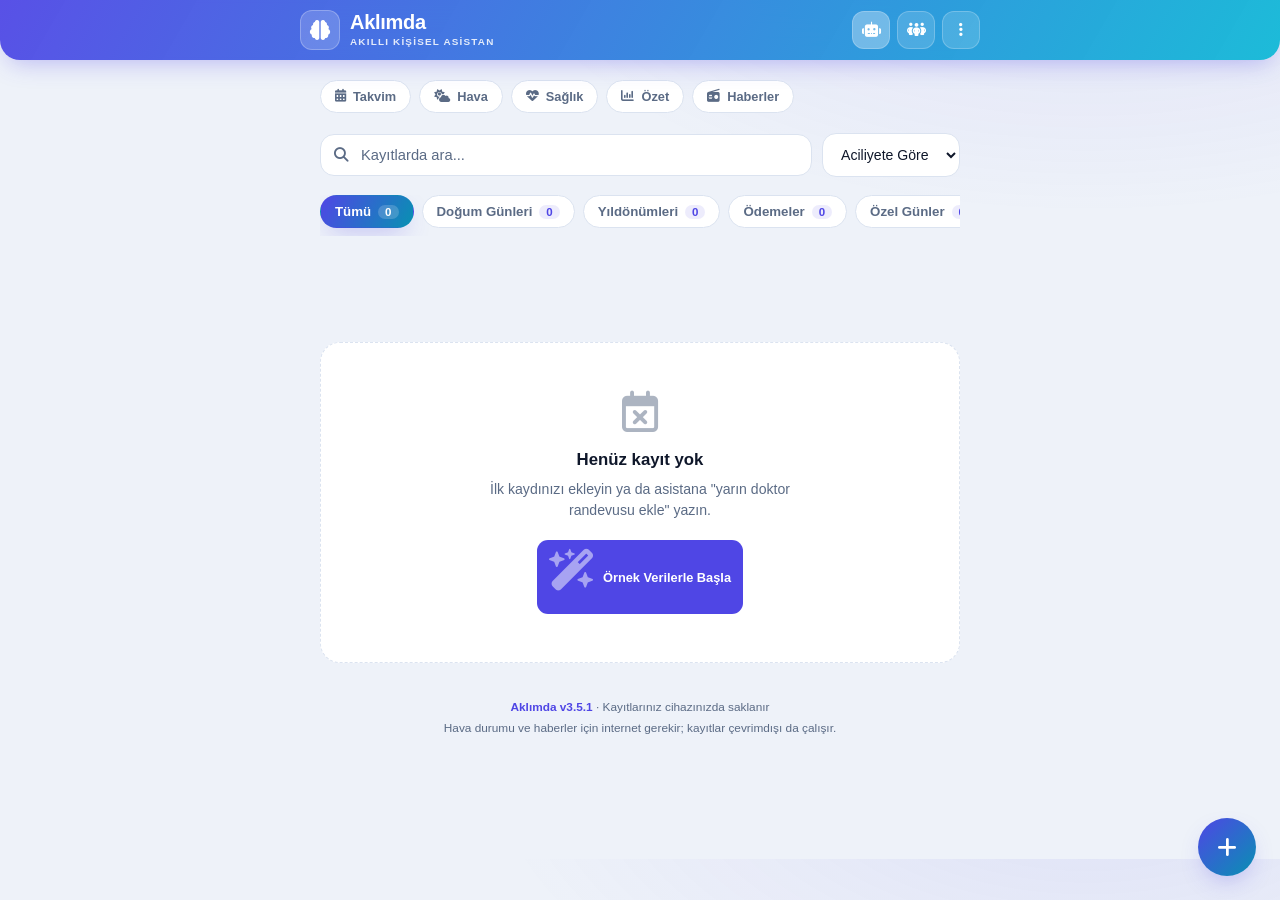
==== index.html @ c9e16ec5 "Add files via upload" ====
<!DOCTYPE html>
<html lang="tr" data-theme="dark">
<head>
    <meta charset="UTF-8">
    <meta name="viewport" content="width=device-width, initial-scale=1.0, viewport-fit=cover">
    <title>Aklımda - Akıllı Kişisel Asistan</title>
    <meta name="description" content="Aklımda - Doğum günleri, ödemeler, hava durumu, adım sayar ve akıllı asistan. Hepsi tek uygulamada.">
    <meta name="theme-color" content="#0b1120">
    <meta name="color-scheme" content="dark light">
    <meta name="mobile-web-app-capable" content="yes">
    <meta name="apple-mobile-web-app-capable" content="yes">
    <meta name="apple-mobile-web-app-status-bar-style" content="black-translucent">
    <meta name="apple-mobile-web-app-title" content="Aklımda">
    <script>
        /* Tema titremesini önlemek için sayfa çizilmeden önce uygula */
        (function () {
            var t = 'dark';
            try {
                var saved = localStorage.getItem('aklimda_theme');
                t = saved ? JSON.parse(saved) : (window.matchMedia('(prefers-color-scheme: light)').matches ? 'light' : 'dark');
            } catch (e) { /* varsayılan koyu */ }
            if (t !== 'light' && t !== 'dark') t = 'dark';
            document.documentElement.dataset.theme = t;
        })();
    </script>
    <link rel="manifest" href="manifest.json">
    <link rel="icon" type="image/svg+xml" href="favicon.svg">
    <link rel="icon" type="image/png" sizes="32x32" href="favicon-32.png">
    <link rel="apple-touch-icon" href="apple-touch-icon.png">
    <link href="https://cdnjs.cloudflare.com/ajax/libs/font-awesome/6.4.0/css/all.min.css" rel="stylesheet" crossorigin="anonymous" referrerpolicy="no-referrer">
    <link rel="stylesheet" href="style.css?v=3.5.1">
</head>
<body data-version="3.5.1">

    <noscript>Bu uygulamanın çalışması için JavaScript gereklidir.</noscript>

    <!-- ================= BAŞLIK ================= -->
    <header class="app-header" id="appHeader">
        <div class="header-inner">
            <div class="brand">
                <div class="brand-icon"><i class="fa-solid fa-brain"></i></div>
                <div class="brand-text">
                    <h1>Aklımda</h1>
                    <span class="tagline">Akıllı Kişisel Asistan</span>
                </div>
            </div>
            <div class="header-actions">
                <button class="icon-btn icon-btn-primary" id="assistantBtn" title="Asistanı aç" aria-label="Asistanı aç"><i class="fa-solid fa-robot"></i></button>
                <button class="icon-btn" id="councilBtn" title="Karar Odası" aria-label="Karar Odası"><i class="fa-solid fa-people-group"></i></button>
                <button class="icon-btn" id="menuBtn" title="Menü" aria-label="Menü" aria-haspopup="menu" aria-expanded="false" aria-controls="headerMenu"><i class="fa-solid fa-ellipsis-vertical"></i></button>
            </div>
        </div>
        <div class="header-menu" id="headerMenu" role="menu" hidden>
            <button class="menu-item" id="calcBtn" role="menuitem"><i class="fa-solid fa-calculator"></i> Hesap makinesi</button>
            <button class="menu-item" id="settingsBtn" role="menuitem"><i class="fa-solid fa-sliders"></i> Ayarlar ve yedek</button>
            <button class="menu-item" id="themeToggle" role="menuitem"></button>
        </div>
    </header>

    <!-- ================= ANA İÇERİK ================= -->
    <main class="container">

        <!-- Paneller: isteyince açılır -->
        <nav class="panel-bar" id="panelBar" aria-label="Paneller">
            <button class="panel-chip" data-panel="agenda" aria-pressed="false"><i class="fa-solid fa-calendar-days"></i> Takvim</button>
            <button class="panel-chip" data-panel="wx" aria-pressed="false"><i class="fa-solid fa-cloud-sun"></i> Hava</button>
            <button class="panel-chip" data-panel="health" aria-pressed="false"><i class="fa-solid fa-heart-pulse"></i> Sağlık</button>
            <button class="panel-chip" data-panel="summary" aria-pressed="false"><i class="fa-solid fa-chart-column"></i> Özet</button>
            <button class="panel-chip" data-panel="news" aria-pressed="false"><i class="fa-solid fa-radio"></i> Haberler</button>
        </nav>

        <div class="panel" id="panel-agenda" hidden>
        <section class="agenda-card" aria-label="Takvim ve etkinlikler">
            <div class="agenda-header">
                <h3 id="agendaMonthYear"></h3>
                <div class="agenda-nav-btns">
                    <button class="agenda-nav-btn" id="agendaPrev" aria-label="Önceki ay"><i class="fa-solid fa-chevron-left"></i></button>
                    <button class="agenda-nav-btn agenda-today-btn" id="agendaToday" aria-label="Bugüne git">Bugün</button>
                    <button class="agenda-nav-btn" id="agendaNext" aria-label="Sonraki ay"><i class="fa-solid fa-chevron-right"></i></button>
                </div>
            </div>
            <div class="agenda-weekdays" aria-hidden="true">
                <span>Pzt</span><span>Sal</span><span>Çar</span><span>Per</span><span>Cum</span><span>Cmt</span><span>Paz</span>
            </div>
            <div class="agenda-days-grid" id="agendaDaysGrid"></div>
            <div class="agenda-events-panel">
                <div class="agenda-events-header">
                    <span class="agenda-events-title" id="agendaSelectedTitle"></span>
                    <button class="btn btn-edit btn-compact" id="agendaAddBtn"><i class="fa-solid fa-plus"></i> Bu Güne Ekle</button>
                </div>
                <div class="agenda-events-list" id="agendaEventsList"></div>
            </div>
        </section>
        </div>

        <div class="panel" id="panel-wx" hidden>
        <section class="wx-card" aria-label="Hava durumu">
            <div id="wxBody"><p class="loading-line"><i class="fa-solid fa-spinner fa-spin"></i> Hava durumu yükleniyor...</p></div>
        </section>
        </div>

        <div class="panel" id="panel-health" hidden>
        <section class="health-card" aria-label="Sağlık ve adım takibi">
            <svg width="0" height="0" aria-hidden="true" focusable="false"><defs>
                <linearGradient id="ringGrad" x1="0" y1="0" x2="1" y2="1">
                    <stop offset="0" stop-color="#6366f1"/><stop offset="1" stop-color="#06b6d4"/>
                </linearGradient>
            </defs></svg>
            <div class="health-top">
                <div class="ring-wrap">
                    <svg width="118" height="118" viewBox="0 0 110 110" aria-hidden="true">
                        <circle class="ring-bg" cx="55" cy="55" r="48"/>
                        <circle class="ring-fill" id="ringFill" cx="55" cy="55" r="48" stroke-dasharray="301.6" stroke-dashoffset="301.6"/>
                    </svg>
                    <div class="ring-text"><span class="ring-steps" id="ringSteps">0</span><span class="ring-label" id="ringLabel">adım</span></div>
                </div>
                <div class="health-info">
                    <h3><i class="fa-solid fa-heart-pulse" style="color:var(--accent);"></i> Sağlık &amp; Adım Takibi</h3>
                    <div class="health-params-grid">
                        <div class="hp-group">
                            <label for="hpGender">Cinsiyet</label>
                            <select id="hpGender">
                                <option value="male">Erkek</option>
                                <option value="female">Kadın</option>
                            </select>
                        </div>
                        <div class="hp-group">
                            <label for="hpHeight">Boy (cm)</label>
                            <input type="number" id="hpHeight" min="100" max="250" inputmode="numeric">
                        </div>
                        <div class="hp-group">
                            <label for="hpWeight">Kilo (kg)</label>
                            <input type="number" id="hpWeight" min="30" max="300" step="0.1" inputmode="decimal">
                        </div>
                        <div class="hp-group">
                            <label for="hpAge">Yaş</label>
                            <input type="number" id="hpAge" min="5" max="120" inputmode="numeric">
                        </div>
                    </div>
                </div>
            </div>

            <div class="health-metrics-row">
                <div class="hm-box"><span>Tahmini Mesafe</span><strong id="resDistance">0,00 km</strong></div>
                <div class="hm-box"><span>Yakılan Kalori</span><strong id="resCalories">0 kcal</strong></div>
                <div class="hm-box"><span>Aktivite Düzeyi</span><strong id="resLevel" class="level-text">Hareketsiz</strong></div>
            </div>

            <div class="health-actions">
                <button class="btn btn-success" id="stepsToggle" aria-pressed="false"><i class="fa-solid fa-play"></i> Sayacı Başlat</button>
                <div class="steps-edit-box">
                    <input type="number" class="form-control" id="stepsInput" placeholder="Manuel adım gir" min="0" max="200000" inputmode="numeric" aria-label="Manuel adım sayısı">
                    <button class="btn" id="stepsSetBtn" title="Adımı güncelle" aria-label="Adımı güncelle"><i class="fa-solid fa-check"></i></button>
                </div>
            </div>
            <p class="steps-note">Sayaç yalnızca uygulama açık ve ekran uyanıkken sayar. Arka planda sayım yapılamaz; gerekirse adımı elle girebilirsiniz.</p>

            <div class="steps-week" id="stepsWeek" aria-label="Son 7 günün adımları"></div>
            <p class="quote" id="dailyQuote"></p>
            <p class="health-disclaimer">Mesafe ve kalori değerleri tahminidir; tıbbi tavsiye yerine geçmez.</p>
        </section>
        </div>

        <div class="panel" id="panel-summary" hidden>
        <section class="stats-grid" aria-label="İstatistikler">
            <div class="stat-card"><span class="stat-icon c-accent"><i class="fa-solid fa-layer-group"></i></span><span class="num c-accent" id="statTotal">0</span><span class="label">Toplam Kayıt</span></div>
            <div class="stat-card"><span class="stat-icon c-danger"><i class="fa-solid fa-fire"></i></span><span class="num c-danger" id="statUrgent">0</span><span class="label">Yaklaşan (7 gün)</span></div>
            <div class="stat-card"><span class="stat-icon c-success"><i class="fa-solid fa-circle-check"></i></span><span class="num c-success" id="statDone">0</span><span class="label">Tamamlanan</span></div>
            <div class="stat-card"><span class="stat-icon c-warning"><i class="fa-solid fa-wallet"></i></span><span class="num c-warning" id="statPayments">₺0</span><span class="label">30 Gün İçinde Ödeme</span></div>
        </section>

        

        <section class="chart-card" aria-label="Aylık dağılım">
            <h3><i class="fa-solid fa-chart-column"></i> Önümüzdeki 6 Ay</h3>
            <div class="chart" id="chartBars"></div>
        </section>
        </div>

        <div class="panel" id="panel-news" hidden>
        <div class="ticker" role="region" aria-label="Güncel haberler">
            <span class="ticker-label"><i class="fa-solid fa-radio"></i> GÜNDEM</span>
            <div class="ticker-viewport"><div class="ticker-track" id="tickerTrack"></div></div>
        </div>
        </div>

        <!-- Arama & Sıralama -->
        <div class="toolbar">
            <div class="search-wrap">
                <i class="fa-solid fa-magnifying-glass"></i>
                <input type="search" id="searchInput" class="search-input" placeholder="Kayıtlarda ara..." aria-label="Kayıtlarda ara">
            </div>
            <select id="sortSelect" class="sort-select" aria-label="Sıralama">
                <option value="urgency">Aciliyete Göre</option>
                <option value="date">Tarihe Göre</option>
                <option value="name">İsme Göre</option>
            </select>
        </div>

                <!-- Filtreler -->
        <nav class="filter-bar" id="filterBar" aria-label="Kategori filtreleri">
            <button class="filter-btn active" data-filter="all" aria-pressed="true">Tümü <span class="chip-count">0</span></button>
            <button class="filter-btn" data-filter="dogum" aria-pressed="false">Doğum Günleri <span class="chip-count">0</span></button>
            <button class="filter-btn" data-filter="yildonumu" aria-pressed="false">Yıldönümleri <span class="chip-count">0</span></button>
            <button class="filter-btn" data-filter="odeme" aria-pressed="false">Ödemeler <span class="chip-count">0</span></button>
            <button class="filter-btn" data-filter="ozel" aria-pressed="false">Özel Günler <span class="chip-count">0</span></button>
        </nav>

        <!-- Liste -->
        <section class="event-list" id="eventList" aria-live="polite"></section>

        <!-- Boş Durum -->
        <div class="empty-state" id="emptyState" style="display:none;">
            <i class="fa-regular fa-calendar-xmark"></i>
            <h3>Henüz kayıt yok</h3>
            <p id="emptyText">İlk kaydınızı ekleyerek başlayın.</p>
            <button class="btn btn-edit" id="sampleBtn" style="display:inline-flex;"><i class="fa-solid fa-wand-magic-sparkles"></i> Örnek Verilerle Başla</button>
        </div>

        <footer class="app-footer">
            <span class="version">Aklımda v3.5.1</span> · Kayıtlarınız cihazınızda saklanır<br>
            Hava durumu ve haberler için internet gerekir; kayıtlar çevrimdışı da çalışır.
        </footer>
    </main>

    <button class="fab" id="addBtn" aria-label="Yeni kayıt ekle"><i class="fa-solid fa-plus"></i></button>

    <!-- ================= ASİSTAN PANELİ ================= -->
    <div class="chat-overlay" id="chatOverlay"></div>
    <div class="chat-panel" role="dialog" aria-modal="true" aria-label="Aklımda Asistan">
        <div class="chat-header">
            <div class="chat-avatar"><i class="fa-solid fa-robot"></i></div>
            <div class="chat-title"><b>Aklımda Asistan</b><small id="chatAiStatus">çevrimiçi · yerel mod</small></div>
            <button class="modal-close" id="chatVoice" title="Sesli yanıt" aria-label="Sesli yanıt" aria-pressed="true"><i class="fa-solid fa-volume-high"></i></button>
            <button class="modal-close" id="chatSettings" title="Ayarlar" aria-label="Ayarlar"><i class="fa-solid fa-gear"></i></button>
            <button class="modal-close" id="chatClose" title="Kapat" aria-label="Kapat"><i class="fa-solid fa-xmark"></i></button>
        </div>
        <div class="chat-body" id="chatBody" aria-live="polite"></div>
        <div class="chat-chips">
            <button class="chat-chip" data-q="Hava durumu?">🌤️ Hava durumu?</button>
            <button class="chat-chip" data-q="Yaklaşan etkinlikler neler?">📅 Yaklaşan etkinlikler</button>
            <button class="chat-chip" data-q="Kaç adım attım?">👟 Adımlarım &amp; Sağlık</button>
            <button class="chat-chip" data-q="Haberlerde neler var?">📰 Haberler</button>
            <button class="chat-chip" data-q="Motivasyon ver">💪 Motivasyon</button>
            <button class="chat-chip" data-q="Bu hafta neler var?">📆 Bu hafta neler var?</button>
            <button class="chat-chip" data-q="Bu ay ne kadar ödemem var?">💳 Bu ayki ödemeler</button>
        </div>
        <div class="chat-input">
            <input type="text" id="chatInput" placeholder="Asistana yazın ya da mikrofona basıp konuşun" autocomplete="off" aria-label="Mesajınız">
            <button class="chat-attach" id="chatAttach" aria-label="Dosya ekle" title="Dosya ekle (CSV, TXT, MD, JSON)"><i class="fa-solid fa-paperclip"></i></button>
            <input type="file" id="chatFile" hidden accept=".csv,.tsv,.txt,.md,.json,text/plain,text/csv,application/json">
            <button class="chat-mic" id="chatMic" aria-label="Sesle konuş" aria-pressed="false" title="Sesle konuş"><i class="fa-solid fa-microphone"></i></button>
            <button class="chat-send" id="chatSend" aria-label="Gönder"><i class="fa-solid fa-paper-plane"></i></button>
        </div>
    </div>

    <!-- ================= KARAR ODASI ================= -->
    <div class="council-overlay" id="councilOverlay"></div>
    <div class="council-panel" id="councilPanel" role="dialog" aria-modal="true" aria-label="Karar Odası">
        <div class="chat-header">
            <div class="chat-avatar"><i class="fa-solid fa-people-group"></i></div>
            <div class="chat-title"><b>Karar Odası</b><small id="councilStatus">ajanlar hazır</small></div>
            <button class="modal-close" id="councilVoice" title="Sesli tartışma" aria-label="Sesli tartışma" aria-pressed="false"><i class="fa-solid fa-volume-xmark"></i></button>
            <button class="modal-close" id="councilClose" title="Kapat" aria-label="Kapat"><i class="fa-solid fa-xmark"></i></button>
        </div>

        <div class="council-body" id="councilBody">
            <section id="councilSetup">
                <p class="council-hint">Önemli bir kararı farklı bakış açılarına sahip ajanlarla tartışın. Tartışma bitince Hakem net bir karar verir.</p>
                <div class="form-group">
                    <label for="councilTopic">Konu / karar</label>
                    <textarea class="form-control" id="councilTopic" maxlength="400" placeholder="Örn: Kira artışına itiraz etmeli miyim?"></textarea>
                </div>
                <div class="council-examples" id="councilExamples"></div>
                <div class="council-label">Kurul üyeleri (2 - 5 kişi)</div>
                <div class="agent-grid" id="agentGrid"></div>
                <div class="form-group council-rounds">
                    <label for="councilRounds">Tur sayısı</label>
                    <select class="form-control" id="councilRounds">
                        <option value="1">1 tur (hızlı)</option>
                        <option value="2" selected>2 tur</option>
                        <option value="3">3 tur (ayrıntılı)</option>
                    </select>
                </div>
                <label class="switch-row" for="councilCtx">
                    <span>Takvimimi ve ödemelerimi bilsinler<small>Yaklaşan kayıtlarınızın başlıkları, tarihleri ve tutarları ajanlara gönderilir.</small></span>
                    <input type="checkbox" id="councilCtx">
                </label>
                <p class="council-note" id="councilNote"></p>
                <button class="submit-btn" id="councilStart">Tartışmayı başlat</button>
                <div id="councilHistory"></div>
            </section>

            <section id="councilRoom" hidden>
                <div class="council-topic-bar" id="councilTopicBar"></div>
                <div class="council-feed" id="councilFeed" aria-live="polite"></div>
            </section>
        </div>

        <div class="council-footer" id="councilFooter" hidden>
            <div class="council-input-row">
                <input type="text" id="councilInput" placeholder="Söz alın: fikir ya da yeni bilgi ekleyin" autocomplete="off" aria-label="Kurula mesajınız">
                <button class="chat-mic" id="councilMic" aria-label="Sesle söz al" aria-pressed="false" title="Sesle söz al"><i class="fa-solid fa-microphone"></i></button>
                <button class="chat-send" id="councilSend" aria-label="Yeni tur başlat" title="Yeni tur"><i class="fa-solid fa-paper-plane"></i></button>
            </div>
            <div class="council-actions">
                <button class="btn btn-confirm-yes" id="councilStop" hidden><i class="fa-solid fa-stop"></i> Durdur</button>
                <button class="btn btn-edit" id="councilRetry" hidden><i class="fa-solid fa-rotate"></i> Yeniden dene</button>
                <button class="btn btn-success" id="councilJudge" hidden><i class="fa-solid fa-scale-balanced"></i> Karar ver</button>
                <button class="btn" id="councilNew"><i class="fa-solid fa-plus"></i> Yeni konu</button>
            </div>
        </div>
    </div>

    <!-- ================= KAYIT MODALI ================= -->
    <div class="modal" id="eventModal" role="dialog" aria-modal="true" aria-labelledby="modalTitle">
        <div class="modal-content">
            <div class="modal-header">
                <h3 id="modalTitle">Yeni Kayıt Ekle</h3>
                <button class="modal-close" data-close aria-label="Kapat"><i class="fa-solid fa-xmark"></i></button>
            </div>
            <form id="eventForm" novalidate>
                <input type="hidden" id="fieldId">
                <div class="form-group">
                    <label for="eventType">Kategori</label>
                    <select class="form-control" id="eventType">
                        <option value="dogum">🎂 Doğum Günü</option>
                        <option value="yildonumu">💞 Evlilik / Özel Yıldönümü</option>
                        <option value="odeme">💳 Ödeme / Fatura</option>
                        <option value="ozel">⭐ Özel Gün / Hatırlatıcı</option>
                    </select>
                    <p class="form-hint"><i class="fa-solid fa-repeat"></i> <span id="recurrenceHint">Her yıl tekrarlar</span></p>
                </div>
                <div class="form-group">
                    <label for="eventTitle">Başlık / Kişi Adı / Açıklama</label>
                    <input type="text" class="form-control" id="eventTitle" placeholder="Örn: Eşimin Doğum Günü veya Elektrik Faturası" maxlength="80" required>
                </div>
                <div class="form-group">
                    <label for="eventDate">Tarih</label>
                    <input type="date" class="form-control" id="eventDate" required>
                </div>
                <div class="form-group" id="amountGroup" style="display:none;">
                    <label for="eventAmount">Tutar (₺)</label>
                    <input type="number" class="form-control" id="eventAmount" placeholder="Örn: 450" min="0" step="0.01" inputmode="decimal">
                </div>
                <div class="form-group">
                    <label for="eventNotes">Not (opsiyonel)</label>
                    <textarea class="form-control" id="eventNotes" placeholder="Eklemek istedikleriniz..." maxlength="300"></textarea>
                </div>
                <div id="giftSection">
                    <div class="form-divider">🎁 Hediye Öneri Detayları</div>
                    <div class="form-group">
                        <label for="giftRelation">Yakınlık / İlişki</label>
                        <input type="text" class="form-control" id="giftRelation" placeholder="Örn: Eşim, Annem" maxlength="40">
                    </div>
                    <div class="form-group">
                        <label for="giftInterests">İlgi Alanları &amp; Hobiler</label>
                        <input type="text" class="form-control" id="giftInterests" placeholder="Örn: Kahve, kitap, seyahat" maxlength="120">
                    </div>
                    <div class="form-group">
                        <label for="giftBudget">Bütçe Aralığı</label>
                        <select class="form-control" id="giftBudget">
                            <option value="ekonomik">Ekonomik (0 - 500 ₺)</option>
                            <option value="orta" selected>Orta (500 - 2.000 ₺)</option>
                            <option value="luks">Lüks (2.000 ₺ üzeri)</option>
                        </select>
                    </div>
                </div>
                <button type="submit" class="submit-btn">Aklımda Tut &amp; Kaydet</button>
                <button type="button" class="btn btn-block" id="cancelForm">Vazgeç</button>
            </form>
        </div>
    </div>

    <!-- ================= HEDİYE MODALI ================= -->
    <div class="modal" id="giftModal" role="dialog" aria-modal="true" aria-label="Hediye önerileri">
        <div class="modal-content">
            <div class="modal-header">
                <h3>🎁 Hediye Önerileri</h3>
                <button class="modal-close" data-close aria-label="Kapat"><i class="fa-solid fa-xmark"></i></button>
            </div>
            <div id="giftModalContent"></div>
        </div>
    </div>

    <!-- ================= ONAY MODALI ================= -->
    <div class="modal" id="confirmModal" role="alertdialog" aria-modal="true" aria-labelledby="confirmTitle" aria-describedby="confirmText">
        <div class="modal-content modal-narrow">
            <div class="confirm-icon"><i class="fa-solid fa-triangle-exclamation"></i></div>
            <h3 id="confirmTitle" class="confirm-title">Emin misiniz?</h3>
            <p class="confirm-text" id="confirmText"></p>
            <div class="confirm-actions">
                <button class="btn" id="confirmNo">Vazgeç</button>
                <button class="btn btn-confirm-yes" id="confirmYes">Onayla</button>
            </div>
        </div>
    </div>

    <!-- ================= AYARLAR MODALI ================= -->
    <div class="modal" id="settingsModal" role="dialog" aria-modal="true" aria-labelledby="settingsTitle">
        <div class="modal-content modal-medium">
            <div class="modal-header">
                <h3 id="settingsTitle">Ayarlar</h3>
                <button class="modal-close" data-close aria-label="Kapat"><i class="fa-solid fa-xmark"></i></button>
            </div>
            <div class="form-group">
                <label for="setGoal">Günlük Adım Hedefi</label>
                <input type="number" class="form-control" id="setGoal" min="1000" max="100000" step="500" inputmode="numeric">
            </div>
            <label class="switch-row" for="setNotify">
                <span>Açılışta hatırlat<small>Bugün ve yarın için kaydınız varsa bildirim gösterir (uygulama açıldığında).</small></span>
                <input type="checkbox" id="setNotify">
            </label>

            <div class="form-divider">🤖 Yapay Zekâ</div>
            <div class="form-group">
                <label for="setGeminiKey">Gemini API anahtarı</label>
                <input type="password" class="form-control" id="setGeminiKey" placeholder="AIza..." autocomplete="off" spellcheck="false">
                <p class="settings-note">Asistanın beyni ve gerçekçi insan sesi için. Anahtarı Google AI Studio'dan (aistudio.google.com/apikey) alabilirsiniz. Anahtarı yalnızca bu siteden çalışacak şekilde (HTTP yönlendiren kısıtı) sınırlamanız önerilir.</p>
            </div>
            <div class="form-group">
                <label for="setAiProvider">Asistanın beyni</label>
                <select class="form-control" id="setAiProvider">
                    <option value="gemini">Gemini (Google)</option>
                    <option value="openai">OpenAI (GPT)</option>
                    <option value="anthropic">Claude (Anthropic)</option>
                    <option value="off">Kapalı (yalnızca cihazdaki yerel mod)</option>
                </select>
            </div>
            <div id="geminiFields">
                <div class="form-group">
                    <label for="setGeminiModel">Gemini modeli</label>
                    <input type="text" class="form-control" id="setGeminiModel" list="geminiModels" autocomplete="off" spellcheck="false">
                    <datalist id="geminiModels"><option value="gemini-3.8-flash"><option value="gemini-3.8-flash-lite"><option value="gemini-3.7-flash"><option value="gemini-3.6-flash"><option value="gemini-flash-latest"><option value="gemini-flash-lite-latest"></datalist>
                    <p class="settings-note">Google bir model için "yoğun" derse uygulama önce yeniden dener, sonra anahtarınıza açık başka bir modele kendiliğinden geçer. Kalıcı olarak başka model istersen buraya yaz.</p>
                </div>
            </div>
            <div id="aiFields" style="display:none;">
                <div class="form-group">
                    <label for="setAiKey">API Anahtarı</label>
                    <input type="password" class="form-control" id="setAiKey" placeholder="sk-..." autocomplete="off" spellcheck="false">
                </div>
                <div class="form-group">
                    <label for="setAiModel">Model</label>
                    <input type="text" class="form-control" id="setAiModel" autocomplete="off" spellcheck="false">
                </div>
            </div>
            <button type="button" class="btn btn-block" id="aiTest"><i class="fa-solid fa-plug"></i> Bağlantıyı test et</button>
            <p class="diag" id="aiTestResult" role="status"></p>
            <p class="settings-note">Yapay zekâ açıkken sorularınız ve asistanın okuduğu kayıtlar seçtiğiniz sağlayıcıya gönderilir; asistan kayıt ekleyip düzenleyebilir (silme için her zaman onayınız istenir). Anahtarlar yalnızca bu tarayıcıda saklanır ve yedeğe yazılmaz. Kullanım, sağlayıcının kota ve fiyatlandırmasına tabidir. "Kapalı" iken ya da anahtar girilmediyse hiçbir veri gönderilmez.</p>

            <div class="form-divider">🎙️ Sesli Asistan</div>
            <label class="switch-row" for="setVoiceReply">
                <span>Sesli yanıt<small>Mikrofonla sorduğunuzda asistan yanıtı yüksek sesle okur.</small></span>
                <input type="checkbox" id="setVoiceReply">
            </label>
            <label class="switch-row" for="setVoiceAlways">
                <span>Yazarak sorsam da sesli oku<small>Her yanıt seslendirilir.</small></span>
                <input type="checkbox" id="setVoiceAlways">
            </label>
            <div class="form-group">
                <label for="setVoiceEngine">Ses motoru</label>
                <select class="form-control" id="setVoiceEngine">
                    <option value="gemini">Gemini · gerçekçi insan sesi (Gemini anahtarı gerekir)</option>
                    <option value="device">Cihaz sesi (anahtarsız, daha robotik)</option>
                </select>
            </div>
            <div class="form-group">
                <label for="setTtsVoice">Ses</label>
                <select class="form-control" id="setTtsVoice">
                    <option value="Sulafat">Sulafat · sıcak</option>
                    <option value="Kore">Kore · kararlı</option>
                    <option value="Aoede">Aoede · rahat</option>
                    <option value="Achird">Achird · arkadaşça</option>
                    <option value="Vindemiatrix">Vindemiatrix · nazik</option>
                    <option value="Callirrhoe">Callirrhoe · sakin</option>
                    <option value="Zephyr">Zephyr · parlak</option>
                    <option value="Leda">Leda · genç</option>
                    <option value="Puck">Puck · neşeli</option>
                    <option value="Charon">Charon · bilgilendirici</option>
                    <option value="Orus">Orus · kararlı</option>
                    <option value="Algieba">Algieba · pürüzsüz</option>
                    <option value="Fenrir">Fenrir · heyecanlı</option>
                </select>
            </div>
            <div class="form-group">
                <label for="setTtsModel">Ses kalitesi</label>
                <select class="form-control" id="setTtsModel">
                    <option value="gemini-3.8-flash-tts">En gerçekçi (Flash)</option>
                    <option value="gemini-3.8-flash-lite-tts">Daha hızlı (Flash-Lite)</option>
                </select>
            </div>
            <button type="button" class="btn btn-block" id="ttsTest"><i class="fa-solid fa-volume-high"></i> Sesi dene</button>
            <p class="diag" id="ttsStatus" role="status"></p>
            <p class="settings-note">Gemini sesi seçiliyken seslendirilecek yanıt metinleri Google'a gönderilir. Mikrofonla konuşmanın tanınması ise tarayıcınızın kendi servisiyle yapılır (Chrome'da ses Google'a gönderilir). Gemini sesi alınamazsa cihaz sesi devreye girer.</p>

            <button class="submit-btn" id="saveSettings">Kaydet</button>

            <div class="form-divider">🧠 Kişisel bellek</div>
            <label class="switch-row" for="memToggle">
                <span>Belleği kullan<small>Asistan kaydettiğiniz tercihleri ve devam eden işleri bilir. Cihazda saklanır; sağlık, din, siyaset, kimlik, kart ve parola gibi hassas bilgiler alınmaz.</small></span>
                <input type="checkbox" id="memToggle">
            </label>
            <div class="mem-list" id="memList"></div>
            <div class="mem-add">
                <input type="text" class="form-control" id="memInput" placeholder="Örn: Kahveyi sade içerim" maxlength="200" autocomplete="off">
                <button type="button" class="btn" id="memAdd" aria-label="Belleğe ekle"><i class="fa-solid fa-plus"></i></button>
            </div>
            <p class="diag" id="memStatus" role="status"></p>

            <div class="form-divider">💾 Yedek &amp; Veri</div>
            <div class="settings-actions">
                <button class="btn" id="exportBtn"><i class="fa-solid fa-download"></i> Dışa Aktar</button>
                <button class="btn" id="importBtn"><i class="fa-solid fa-upload"></i> İçe Aktar</button>
            </div>
            <input type="file" id="importFile" accept=".json,application/json" hidden>
            <button class="btn btn-ghost-danger btn-block" id="resetBtn"><i class="fa-solid fa-trash-can"></i> Tüm Verileri Sıfırla</button>
            <p class="settings-note" id="kbInfo"></p>
            <p class="settings-note" id="versionInfo"></p>
        </div>
    </div>

    <!-- ================= HESAP MAKİNESİ ================= -->
    <div class="hm-overlay" id="hm-overlay" role="dialog" aria-modal="true" aria-label="Hesap Makinesi">
        <div class="hm-app" id="hm-app">
            <div class="hm-header">
                <h3><i class="fa-solid fa-calculator" style="color:var(--accent);"></i> Hesap Makinesi</h3>
                <button class="hm-close" id="hm-close" aria-label="Kapat"><i class="fa-solid fa-xmark"></i></button>
            </div>
            <div class="hm-tabs" role="tablist">
                <button class="hm-tab hm-active" data-tab="basic" role="tab" aria-selected="true">Temel</button>
                <button class="hm-tab" data-tab="sci" role="tab" aria-selected="false">Bilimsel</button>
            </div>
            <output id="hm-display" class="hm-display" aria-live="polite" aria-atomic="true">0</output>

            <div class="hm-grid" id="hm-grid-basic">
                <button class="hm-btn hm-fn" data-action="clear">C</button>
                <button class="hm-btn hm-fn" data-action="delete" aria-label="Sil">⌫</button>
                <button class="hm-btn hm-op" data-value="%" aria-label="Mod (kalan)">mod</button>
                <button class="hm-btn hm-op" data-value="/" aria-label="Böl">÷</button>
                <button class="hm-btn" data-value="7">7</button>
                <button class="hm-btn" data-value="8">8</button>
                <button class="hm-btn" data-value="9">9</button>
                <button class="hm-btn hm-op" data-value="*" aria-label="Çarp">×</button>
                <button class="hm-btn" data-value="4">4</button>
                <button class="hm-btn" data-value="5">5</button>
                <button class="hm-btn" data-value="6">6</button>
                <button class="hm-btn hm-op" data-value="-" aria-label="Çıkar">−</button>
                <button class="hm-btn" data-value="1">1</button>
                <button class="hm-btn" data-value="2">2</button>
                <button class="hm-btn" data-value="3">3</button>
                <button class="hm-btn hm-op" data-value="+" aria-label="Topla">+</button>
                <button class="hm-btn hm-zero" data-value="0">0</button>
                <button class="hm-btn" data-value="." aria-label="Virgül">,</button>
                <button class="hm-btn hm-eq" data-action="equals" aria-label="Eşittir">=</button>
            </div>

            <div class="hm-grid hm-sci" id="hm-grid-sci" hidden>
                <button class="hm-btn hm-sci-btn" data-action="clear">C</button>
                <button class="hm-btn hm-sci-btn" data-action="delete" aria-label="Sil">⌫</button>
                <button class="hm-btn hm-sci-btn" data-value="(">(</button>
                <button class="hm-btn hm-sci-btn" data-value=")">)</button>
                <button class="hm-btn hm-sci-btn" data-value="/" aria-label="Böl">÷</button>
                <button class="hm-btn hm-sci-btn" data-fn="sin">sin</button>
                <button class="hm-btn hm-sci-btn" data-fn="cos">cos</button>
                <button class="hm-btn hm-sci-btn" data-fn="tan">tan</button>
                <button class="hm-btn hm-sci-btn" data-value="^" aria-label="Üs">xʸ</button>
                <button class="hm-btn hm-sci-btn" data-value="*" aria-label="Çarp">×</button>
                <button class="hm-btn hm-sci-btn" data-fn="sqrt" aria-label="Karekök">√</button>
                <button class="hm-btn hm-sci-btn" data-fn="sq" aria-label="Kare">x²</button>
                <button class="hm-btn hm-sci-btn" data-fn="log">log</button>
                <button class="hm-btn hm-sci-btn" data-fn="ln">ln</button>
                <button class="hm-btn hm-sci-btn" data-value="-" aria-label="Çıkar">−</button>
                <button class="hm-btn hm-sci-btn" data-value="7">7</button>
                <button class="hm-btn hm-sci-btn" data-value="8">8</button>
                <button class="hm-btn hm-sci-btn" data-value="9">9</button>
                <button class="hm-btn hm-sci-btn" data-const="pi" aria-label="Pi">π</button>
                <button class="hm-btn hm-sci-btn" data-value="+" aria-label="Topla">+</button>
                <button class="hm-btn hm-sci-btn" data-value="4">4</button>
                <button class="hm-btn hm-sci-btn" data-value="5">5</button>
                <button class="hm-btn hm-sci-btn" data-value="6">6</button>
                <button class="hm-btn hm-sci-btn" data-const="e" aria-label="Euler sayısı">e</button>
                <button class="hm-btn hm-sci-btn" data-value="%" aria-label="Mod (kalan)">mod</button>
                <button class="hm-btn hm-sci-btn" data-value="1">1</button>
                <button class="hm-btn hm-sci-btn" data-value="2">2</button>
                <button class="hm-btn hm-sci-btn" data-value="3">3</button>
                <button class="hm-btn hm-sci-btn" data-fn="fact" aria-label="Faktöriyel">n!</button>
                <button class="hm-btn hm-sci-btn hm-eq hm-eq-tall" data-action="equals" aria-label="Eşittir">=</button>
                <button class="hm-btn hm-sci-btn hm-span2" data-value="0">0</button>
                <button class="hm-btn hm-sci-btn" data-value="." aria-label="Virgül">,</button>
                <button class="hm-btn hm-sci-btn" data-action="neg" aria-label="Eksi artı">±</button>
            </div>

            <p class="hm-hint">Klavye: 0-9, + − × ÷, Enter, Backspace, Esc · Açılar radyan cinsindendir</p>
        </div>
    </div>

    <div class="toast-container" id="toastContainer" aria-live="polite"></div>

    <script src="calculator.js?v=3.5.1"></script>
    <script src="kb.js?v=3.5.1"></script>
    <script src="app.js?v=3.5.1"></script>
</body>
</html>
---- style.css ----
/* ============================================================
   AKLIMDA - Kişisel Asistan | Design System v2.0
   Tema: CSS Custom Properties ile Dark/Light desteği
   ============================================================ */

/* ---------- Tema Değişkenleri ---------- */
:root, [data-theme="dark"] {
    --bg: #0b1120;
    --bg-soft: #0f172a;
    --card: #16213a;
    --card-hover: #1c2a4a;
    --accent: #6366f1;
    --accent-2: #06b6d4;
    --accent-soft: rgba(99, 102, 241, 0.15);
    --text: #f1f5f9;
    --muted: #8ea0bc;
    --border: #243352;
    --danger: #ef4444;
    --warning: #f59e0b;
    --success: #10b981;
    --shadow: 0 12px 32px -8px rgba(2, 6, 23, 0.6);
    --shadow-accent: 0 10px 25px -5px rgba(99, 102, 241, 0.45);
    --glass: rgba(15, 23, 42, 0.75);
    --overlay: rgba(4, 8, 20, 0.7);
    --input-bg: #0b1428;
}

[data-theme="light"] {
    --bg: #eef2f9;
    --bg-soft: #ffffff;
    --card: #ffffff;
    --card-hover: #f4f7fd;
    --accent: #4f46e5;
    --accent-2: #0891b2;
    --accent-soft: rgba(79, 70, 229, 0.1);
    --text: #0f172a;
    --muted: #5b6b85;
    --border: #dbe3f0;
    --danger: #dc2626;
    --warning: #d97706;
    --success: #059669;
    --shadow: 0 12px 32px -12px rgba(15, 23, 42, 0.18);
    --shadow-accent: 0 10px 25px -8px rgba(79, 70, 229, 0.35);
    --glass: rgba(255, 255, 255, 0.8);
    --overlay: rgba(15, 23, 42, 0.45);
    --input-bg: #f4f7fd;
}

/* ---------- Reset & Base ---------- */
*, *::before, *::after { box-sizing: border-box; margin: 0; padding: 0; }

html { scroll-behavior: smooth; }

body {
    font-family: -apple-system, BlinkMacSystemFont, "Segoe UI", Roboto, "Helvetica Neue", Arial, sans-serif;
    background:
        radial-gradient(1000px 500px at 85% -10%, var(--accent-soft), transparent 60%),
        var(--bg);
    color: var(--text);
    line-height: 1.55;
    padding-bottom: 100px;
    transition: background 0.35s ease, color 0.35s ease;
}

/* İnce, tematik scrollbar */
::-webkit-scrollbar { width: 9px; height: 9px; }
::-webkit-scrollbar-track { background: transparent; }
::-webkit-scrollbar-thumb { background: var(--border); border-radius: 8px; }
::-webkit-scrollbar-thumb:hover { background: var(--muted); }

button { font-family: inherit; cursor: pointer; }
input, select, textarea { font-family: inherit; }

:focus-visible {
    outline: 2px solid var(--accent-2);
    outline-offset: 2px;
    border-radius: 6px;
}

noscript {
    display: block; text-align: center; padding: 24px; color: var(--danger);
}

/* ---------- Header (Glassmorphism) ---------- */
.app-header {
    position: sticky; top: 0; z-index: 100;
    background: linear-gradient(120deg, rgba(79,70,229,0.94), rgba(6,182,212,0.9));
    -webkit-backdrop-filter: blur(14px);
    backdrop-filter: blur(14px);
    padding: 10px 14px;
    border-bottom-left-radius: 20px;
    border-bottom-right-radius: 20px;
    box-shadow: var(--shadow-accent);
    transition: transform 0.28s ease;
}
.app-header.hide { transform: translateY(-115%); }

.header-inner {
    max-width: 680px; margin: 0 auto;
    display: flex; justify-content: space-between; align-items: center; gap: 12px;
}

.brand { display: flex; align-items: center; gap: 10px; min-width: 0; }

.brand-icon {
    width: 40px; height: 40px; border-radius: 12px; flex-shrink: 0;
    background: rgba(255, 255, 255, 0.18);
    border: 1px solid rgba(255, 255, 255, 0.25);
    display: flex; align-items: center; justify-content: center;
    font-size: 1.25rem; color: #fff;
}

.brand h1 { font-size: 1.25rem; line-height: 1.15; font-weight: 800; color: #fff; letter-spacing: -0.3px; }

.brand-text { min-width: 0; }
.brand .tagline {
    display: block; white-space: nowrap; overflow: hidden; text-overflow: ellipsis;
    font-size: 0.62rem; color: rgba(255, 255, 255, 0.85);
    text-transform: uppercase; letter-spacing: 1.2px; font-weight: 600;
}

.header-actions { display: flex; gap: 7px; flex-shrink: 0; }

.icon-btn {
    width: 38px; height: 38px; border-radius: 12px;
    background: rgba(255, 255, 255, 0.15);
    border: 1px solid rgba(255, 255, 255, 0.22);
    color: #fff; font-size: 0.95rem;
    display: flex; align-items: center; justify-content: center;
    transition: background 0.2s, transform 0.2s;
}
.icon-btn:hover { background: rgba(255, 255, 255, 0.28); transform: translateY(-2px); }

/* ---------- Ana Container ---------- */
.container { max-width: 680px; margin: 0 auto; padding: 20px; }

/* ---------- Toolbar (Arama + Sıralama) ---------- */
.toolbar { display: flex; gap: 10px; margin-bottom: 18px; }

.search-wrap {
    flex: 1; position: relative; display: flex; align-items: center;
}

.search-wrap i {
    position: absolute; left: 14px; color: var(--muted);
    pointer-events: none; font-size: 0.9rem;
}

.search-input {
    width: 100%; padding: 12px 14px 12px 40px;
    background: var(--card); border: 1px solid var(--border);
    border-radius: 14px; color: var(--text); font-size: 0.92rem;
    transition: border-color 0.2s, box-shadow 0.2s;
}
.search-input::placeholder { color: var(--muted); }
.search-input:focus {
    border-color: var(--accent);
    box-shadow: 0 0 0 4px var(--accent-soft);
    outline: none;
}

.sort-select {
    padding: 12px 14px; background: var(--card);
    border: 1px solid var(--border); border-radius: 14px;
    color: var(--text); font-size: 0.88rem; cursor: pointer;
}

/* ---------- İstatistik Kartları ---------- */
.stats-grid {
    display: grid;
    grid-template-columns: repeat(4, 1fr);
    gap: 10px; margin-bottom: 18px;
}

@media (max-width: 560px) { .stats-grid { grid-template-columns: repeat(2, 1fr); } }

.stat-card {
    background: var(--card); border: 1px solid var(--border);
    border-radius: 18px; padding: 14px 12px;
    display: flex; flex-direction: column; gap: 4px;
    transition: transform 0.2s, box-shadow 0.2s, background 0.3s;
}
.stat-card:hover { transform: translateY(-3px); box-shadow: var(--shadow); }

.stat-card .stat-icon { font-size: 0.85rem; opacity: 0.9; }
.stat-card .num { font-size: 1.35rem; font-weight: 800; letter-spacing: -0.5px; }
.stat-card .label { font-size: 0.7rem; color: var(--muted); font-weight: 600; }

.c-accent { color: var(--accent); }
.c-danger { color: var(--danger); }
.c-success { color: var(--success); }
.c-warning { color: var(--warning); }

/* ---------- Grafik Kartı ---------- */
.chart-card {
    background: var(--card); border: 1px solid var(--border);
    border-radius: 18px; padding: 16px; margin-bottom: 18px;
}

.chart-card h3 {
    font-size: 0.85rem; color: var(--muted);
    text-transform: uppercase; letter-spacing: 1px; margin-bottom: 14px;
    display: flex; align-items: center; gap: 8px;
}

.chart { display: flex; align-items: flex-end; gap: 10px; height: 110px; }

.chart-col { flex: 1; display: flex; flex-direction: column; align-items: center; gap: 6px; height: 100%; justify-content: flex-end; }

.chart-bar {
    width: 100%; max-width: 42px; border-radius: 8px 8px 4px 4px;
    background: linear-gradient(180deg, var(--accent), var(--accent-2));
    min-height: 4px;
    transition: height 0.6s cubic-bezier(0.22, 1, 0.36, 1);
    position: relative;
}
.chart-bar.current { box-shadow: 0 0 14px var(--accent-soft), 0 0 0 2px var(--accent); }
.chart-bar.zero { background: var(--border); }

.chart-count { font-size: 0.72rem; font-weight: 700; color: var(--text); }

.chart-label { font-size: 0.68rem; color: var(--muted); font-weight: 600; }

/* ---------- Filtre Çipleri ---------- */
.filter-bar { display: flex; gap: 8px; overflow-x: auto; padding-bottom: 8px; margin-bottom: 16px; scrollbar-width: none; }
.filter-bar::-webkit-scrollbar { display: none; }

.filter-btn {
    background: var(--card); color: var(--muted);
    border: 1px solid var(--border);
    padding: 8px 14px; border-radius: 22px;
    font-size: 0.83rem; font-weight: 600; white-space: nowrap;
    display: flex; align-items: center; gap: 7px;
    transition: all 0.2s;
}
.filter-btn:hover { border-color: var(--accent); color: var(--text); }

.filter-btn.active {
    background: linear-gradient(120deg, var(--accent), var(--accent-2));
    color: #fff; border-color: transparent;
    box-shadow: var(--shadow-accent);
}

.chip-count {
    background: rgba(255, 255, 255, 0.18);
    border-radius: 10px; padding: 1px 7px; font-size: 0.72rem;
}
.filter-btn:not(.active) .chip-count { background: var(--accent-soft); color: var(--accent); }

/* ---------- Etkinlik Listesi ---------- */
.event-list { display: flex; flex-direction: column; gap: 12px; }

.event-card {
    --type-color: var(--accent);
    background: var(--card);
    border: 1px solid var(--border);
    border-left: 4px solid var(--type-color);
    border-radius: 18px; padding: 16px;
    display: flex; flex-direction: column; gap: 12px;
    animation: cardIn 0.35s cubic-bezier(0.22, 1, 0.36, 1) backwards;
    transition: transform 0.2s, box-shadow 0.25s, background 0.3s;
}
.event-card:hover { transform: translateY(-2px); box-shadow: var(--shadow); }

@keyframes cardIn {
    from { opacity: 0; transform: translateY(14px) scale(0.98); }
    to { opacity: 1; transform: none; }
}

.event-card.completed { opacity: 0.55; }
.event-card.completed .event-title { text-decoration: line-through; }

.event-main { display: flex; gap: 13px; }

.event-icon {
    width: 44px; height: 44px; flex-shrink: 0;
    border-radius: 13px;
    background: color-mix(in srgb, var(--type-color) 16%, transparent);
    color: var(--type-color);
    display: flex; align-items: center; justify-content: center;
    font-size: 1.05rem;
}

.event-body { flex: 1; min-width: 0; }

.event-header { display: flex; justify-content: space-between; align-items: flex-start; gap: 10px; }

.event-type-badge {
    font-size: 0.68rem; padding: 3px 9px; border-radius: 8px;
    font-weight: 700; text-transform: uppercase; letter-spacing: 0.6px;
    background: color-mix(in srgb, var(--type-color) 18%, transparent);
    color: var(--type-color);
}

.event-title { font-size: 1.05rem; font-weight: 700; margin-top: 5px; letter-spacing: -0.2px; }

.event-details {
    font-size: 0.82rem; color: var(--muted);
    display: flex; flex-wrap: wrap; gap: 6px 15px; margin-top: 6px;
}
.event-details span { display: inline-flex; align-items: center; gap: 6px; }
.event-notes { font-size: 0.8rem; color: var(--muted); font-style: italic; margin-top: 6px; overflow: hidden; text-overflow: ellipsis; display: -webkit-box; -webkit-line-clamp: 2; -webkit-box-orient: vertical; }

.countdown-badge {
    padding: 6px 12px; border-radius: 12px;
    font-size: 0.78rem; font-weight: 800; white-space: nowrap;
    background: var(--accent-soft); color: var(--accent);
    border: 1px solid transparent;
}
.countdown-badge.urgent { background: rgba(239,68,68,0.15); color: var(--danger); border-color: rgba(239,68,68,0.4); animation: pulse 1.8s infinite; }
.countdown-badge.soon { background: rgba(245,158,11,0.15); color: var(--warning); border-color: rgba(245,158,11,0.35); }
.countdown-badge.done { background: rgba(16,185,129,0.15); color: var(--success); }

@keyframes pulse {
    0%, 100% { box-shadow: 0 0 0 0 rgba(239, 68, 68, 0.35); }
    50% { box-shadow: 0 0 0 6px rgba(239, 68, 68, 0); }
}

/* ---------- Kart Aksiyonları ---------- */
.event-actions {
    display: flex; gap: 8px;
    border-top: 1px solid var(--border); padding-top: 11px;
}

.btn {
    border: none; padding: 9px 12px; border-radius: 11px;
    font-size: 0.8rem; font-weight: 600;
    display: inline-flex; align-items: center; justify-content: center; gap: 7px;
    background: var(--input-bg); color: var(--text);
    transition: filter 0.2s, transform 0.15s;
    flex: 1;
}
.btn:hover { filter: brightness(1.2); transform: translateY(-1px); }
.btn:active { transform: scale(0.97); }

.btn-success { background: var(--success); color: #fff; }
.btn-gift { background: #8b5cf6; color: #fff; }
.btn-edit { background: var(--accent); color: #fff; }
.btn-danger { background: rgba(239, 68, 68, 0.16); color: var(--danger); flex: 0 0 42px; }

/* ---------- Boş Durum ---------- */
.empty-state {
    text-align: center; padding: 48px 20px;
    background: var(--card); border: 1px dashed var(--border);
    border-radius: 20px; color: var(--muted);
}
.empty-state i { font-size: 2.6rem; margin-bottom: 14px; opacity: 0.5; }
.empty-state h3 { color: var(--text); margin-bottom: 6px; font-size: 1.05rem; }
.empty-state p { font-size: 0.88rem; max-width: 340px; margin: 0 auto 18px; }
.empty-state .btn { max-width: 260px; margin: 0 auto; }

/* ---------- FAB ---------- */
.fab {
    position: fixed; bottom: 24px; right: 24px; z-index: 90;
    width: 58px; height: 58px; border-radius: 50%; border: none;
    background: linear-gradient(135deg, var(--accent), var(--accent-2));
    color: #fff; font-size: 1.4rem;
    box-shadow: var(--shadow-accent);
    display: flex; align-items: center; justify-content: center;
    transition: transform 0.25s cubic-bezier(0.34, 1.56, 0.64, 1), box-shadow 0.25s;
}
.fab:hover { transform: scale(1.1) rotate(90deg); }

/* ---------- Modallar ---------- */
.modal {
    display: none; position: fixed; inset: 0; z-index: 1500;
    background: var(--overlay);
    -webkit-backdrop-filter: blur(6px);
    backdrop-filter: blur(6px);
    align-items: center; justify-content: center; padding: 20px;
}
.modal.open { display: flex; }

.modal-content {
    background: var(--card); border: 1px solid var(--border);
    border-radius: 24px; padding: 26px;
    width: 100%; max-width: 520px;
    max-height: 92vh; overflow-y: auto;
    box-shadow: var(--shadow);
    animation: modalIn 0.3s cubic-bezier(0.22, 1, 0.36, 1);
}

@keyframes modalIn {
    from { opacity: 0; transform: translateY(26px) scale(0.96); }
    to { opacity: 1; transform: none; }
}

body.modal-open { overflow: hidden; }

.modal-header { display: flex; justify-content: space-between; align-items: center; margin-bottom: 20px; }
.modal-header h3 { font-size: 1.15rem; font-weight: 800; letter-spacing: -0.3px; }

.modal-close {
    width: 34px; height: 34px; border-radius: 10px; border: none;
    background: var(--input-bg); color: var(--muted); font-size: 1rem;
    display: flex; align-items: center; justify-content: center;
    transition: color 0.2s, background 0.2s;
}
.modal-close:hover { color: var(--danger); background: rgba(239,68,68,0.12); }

/* ---------- Form ---------- */
.form-group { margin-bottom: 15px; }
.form-group label { display: block; font-size: 0.82rem; font-weight: 600; color: var(--muted); margin-bottom: 7px; }

.form-control {
    width: 100%; padding: 12px 14px;
    background: var(--input-bg);
    border: 1px solid var(--border); border-radius: 13px;
    color: var(--text); font-size: 0.93rem;
    transition: border-color 0.2s, box-shadow 0.2s;
}
.form-control:focus {
    border-color: var(--accent); outline: none;
    box-shadow: 0 0 0 4px var(--accent-soft);
}
textarea.form-control { resize: vertical; min-height: 70px; }

select.form-control { cursor: pointer; }

input[type="date"].form-control { color-scheme: dark; }
[data-theme="light"] input[type="date"].form-control { color-scheme: light; }

.form-hint { font-size: 0.75rem; color: var(--muted); margin-top: 6px; display: flex; align-items: center; gap: 6px; }
.form-hint i { color: var(--accent-2); }

.form-divider {
    display: flex; align-items: center; gap: 10px;
    margin: 18px 0 14px; color: var(--muted); font-size: 0.78rem; font-weight: 700;
    text-transform: uppercase; letter-spacing: 1px;
}
.form-divider::before, .form-divider::after { content: ""; flex: 1; height: 1px; background: var(--border); }

.submit-btn {
    width: 100%; padding: 15px; margin-top: 8px;
    background: linear-gradient(120deg, var(--accent), var(--accent-2));
    color: #fff; border: none; border-radius: 14px;
    font-size: 1rem; font-weight: 700; letter-spacing: 0.2px;
    box-shadow: var(--shadow-accent);
    transition: transform 0.15s, filter 0.2s;
}
.submit-btn:hover { filter: brightness(1.1); transform: translateY(-2px); }
.submit-btn:active { transform: scale(0.98); }

/* ---------- Hediye Modalı ---------- */
.gift-intro { font-size: 0.88rem; color: var(--muted); margin-bottom: 16px; }
.gift-intro b { color: var(--text); }

.gift-grid { display: flex; flex-direction: column; gap: 10px; }

.gift-item {
    display: flex; gap: 12px; align-items: flex-start;
    background: var(--input-bg); border: 1px solid var(--border);
    border-radius: 14px; padding: 13px 15px;
    transition: border-color 0.2s, transform 0.2s;
}
.gift-item:hover { border-color: #8b5cf6; transform: translateX(4px); }

.gift-item i { color: #8b5cf6; margin-top: 2px; }

.gift-tag {
    display: inline-block; font-size: 0.65rem; font-weight: 800;
    padding: 2px 8px; border-radius: 7px; margin-bottom: 4px;
    text-transform: uppercase; letter-spacing: 0.5px;
    background: rgba(139, 92, 246, 0.16); color: #a78bfa;
}

.gift-item p { font-size: 0.88rem; }

/* ---------- Onay Modali ---------- */
.confirm-icon {
    width: 60px; height: 60px; border-radius: 50%;
    background: rgba(239, 68, 68, 0.13); color: var(--danger);
    display: flex; align-items: center; justify-content: center;
    font-size: 1.5rem; margin: 0 auto 16px;
}

.confirm-text { text-align: center; color: var(--muted); font-size: 0.92rem; margin-bottom: 22px; }

.confirm-actions { display: flex; gap: 10px; }
.confirm-actions .btn { flex: 1; padding: 13px; font-size: 0.92rem; }

/* ---------- Toast Bildirimleri ---------- */
.toast-container {
    position: fixed; bottom: 96px; left: 50%; transform: translateX(-50%);
    z-index: 2000; display: flex; flex-direction: column; gap: 10px;
    width: min(92vw, 440px); pointer-events: none;
}

.toast {
    pointer-events: auto;
    display: flex; align-items: center; gap: 11px;
    background: var(--card); border: 1px solid var(--border);
    border-radius: 15px; padding: 13px 16px;
    box-shadow: var(--shadow); font-size: 0.88rem;
    animation: toastIn 0.35s cubic-bezier(0.22, 1, 0.36, 1);
}
.toast.hide { animation: toastOut 0.3s forwards; }

@keyframes toastIn { from { opacity: 0; transform: translateY(18px) scale(0.95); } }
@keyframes toastOut { to { opacity: 0; transform: translateY(12px) scale(0.95); } }

.toast i { font-size: 1rem; }
.toast-success i { color: var(--success); }
.toast-error i { color: var(--danger); }
.toast-info i { color: var(--accent-2); }

.toast span { flex: 1; }

.toast-action {
    background: var(--accent-soft); color: var(--accent);
    border: none; border-radius: 9px; padding: 6px 13px;
    font-size: 0.8rem; font-weight: 700;
}

/* ---------- Footer ---------- */
.app-footer {
    text-align: center; color: var(--muted);
    font-size: 0.74rem; margin-top: 34px; line-height: 1.8;
}
.app-footer .version { font-weight: 700; color: var(--accent); }

/* ---------- Erişilebilirlik & Hareket ---------- */
@media (prefers-reduced-motion: reduce) {
    *, *::before, *::after { animation-duration: 0.01ms !important; transition-duration: 0.01ms !important; }
}

@media (max-width: 480px) {
    .event-actions { flex-wrap: wrap; }
    .btn { flex: 1 1 40%; }
    .btn-danger { flex: 0 0 42px; }
}

/* ============================================================
   AKLIMDA v3 - Akıllı Asistan Widget'ları & Profesyonel Sağlık / Takvim Modülü
   ============================================================ */

/* ---------- Haber Bandı (Ticker) ---------- */
.ticker {
    background: var(--card); border: 1px solid var(--border);
    border-radius: 14px; overflow: hidden;
    display: flex; align-items: stretch; margin-bottom: 16px;
}
.ticker-label {
    background: linear-gradient(120deg, #dc2626, #f97316);
    color: #fff; font-size: 0.7rem; font-weight: 800;
    padding: 0 13px; flex-shrink: 0;
    display: flex; align-items: center; gap: 7px;
    letter-spacing: 0.5px;
}
.ticker-viewport { overflow: hidden; flex: 1; display: flex; align-items: center; }
.ticker-track { display: inline-flex; white-space: nowrap; will-change: transform; animation: ticker 55s linear infinite; }
.ticker:hover .ticker-track, .ticker-track:hover { animation-play-state: paused; }
@keyframes ticker { from { transform: translateX(0); } to { transform: translateX(-50%); } }
.ticker-item {
    color: var(--text); font-size: 0.8rem; text-decoration: none;
    padding: 9px 20px; border-right: 1px solid var(--border);
    transition: color 0.2s;
}
.ticker-item:hover { color: var(--accent-2); }
.ticker-empty { color: var(--muted); font-size: 0.78rem; padding: 9px 16px; }

/* ---------- Hava Durumu Kartı ---------- */
.wx-card {
    background: linear-gradient(135deg, rgba(99,102,241,0.16), rgba(6,182,212,0.10)), var(--card);
    border: 1px solid var(--border); border-radius: 20px;
    padding: 18px; margin-bottom: 16px;
}
.wx-top { display: flex; justify-content: space-between; align-items: center; margin-bottom: 14px; }
.wx-city { font-weight: 800; font-size: 1rem; display: flex; align-items: center; gap: 8px; }
.wx-city i { color: var(--accent-2); }
.wx-refresh { background: none; border: none; color: var(--muted); font-size: 0.85rem; transition: transform 0.4s, color 0.2s; }
.wx-refresh:hover { color: var(--accent-2); transform: rotate(180deg); }
.wx-main { display: flex; align-items: center; gap: 18px; margin-bottom: 14px; }
.wx-icon { font-size: 3rem; color: var(--accent-2); filter: drop-shadow(0 4px 10px rgba(6,182,212,0.35)); }
.wx-temp { font-size: 2.6rem; font-weight: 800; letter-spacing: -1px; line-height: 1; }
.wx-desc { color: var(--muted); font-size: 0.85rem; margin-top: 4px; }
.wx-meta { display: flex; flex-wrap: wrap; gap: 8px 16px; color: var(--muted); font-size: 0.78rem; margin-bottom: 14px; }
.wx-meta span { display: inline-flex; align-items: center; gap: 6px; }
.wx-forecast { display: grid; grid-template-columns: repeat(5, 1fr); gap: 8px; border-top: 1px solid var(--border); padding-top: 13px; }
.wx-day { text-align: center; font-size: 0.72rem; color: var(--muted); display: flex; flex-direction: column; gap: 5px; align-items: center; }
.wx-day i { font-size: 1.05rem; color: var(--text); }
.wx-day .hi { color: var(--text); font-weight: 700; }
.wx-setup { display: flex; gap: 8px; flex-wrap: wrap; }
.wx-setup input { flex: 1; min-width: 150px; }
.wx-setup .btn { flex: 0; padding: 10px 16px; }
.wx-error { color: var(--danger); font-size: 0.8rem; margin-top: 8px; display: none; }

/* ---------- Profesyonel Sağlık & Adım Sayar Kartı ---------- */
.health-card {
    background: var(--card); border: 1px solid var(--border);
    border-radius: 20px; padding: 18px; margin-bottom: 16px;
}
.health-top { display: flex; gap: 18px; align-items: center; flex-wrap: wrap; }
.ring-wrap { position: relative; width: 118px; height: 118px; flex-shrink: 0; }
.ring-wrap svg { transform: rotate(-90deg); }
.ring-bg { fill: none; stroke: var(--border); stroke-width: 10; }
.ring-fill {
    fill: none; stroke: url(#ringGrad); stroke-width: 10; stroke-linecap: round;
    transition: stroke-dashoffset 0.6s cubic-bezier(0.22, 1, 0.36, 1);
}
.ring-text { position: absolute; inset: 0; display: flex; flex-direction: column; align-items: center; justify-content: center; }
.ring-steps { font-size: 1.25rem; font-weight: 800; letter-spacing: -0.5px; }
.ring-label { font-size: 0.62rem; color: var(--muted); font-weight: 700; text-transform: uppercase; letter-spacing: 0.8px; }

.health-info { flex: 1; min-width: 220px; }
.health-info h3 { font-size: 0.95rem; margin-bottom: 10px; display: flex; align-items: center; gap: 8px; }
.health-params-grid { display: grid; grid-template-columns: repeat(4, 1fr); gap: 6px; margin-bottom: 10px; }
@media(max-width: 520px) { .health-params-grid { grid-template-columns: repeat(2, 1fr); } }
.hp-group label { display: block; font-size: 0.65rem; color: var(--muted); font-weight: 600; margin-bottom: 2px; }
.hp-group input, .hp-group select { width: 100%; padding: 6px 8px; font-size: 0.8rem; border-radius: 8px; border: 1px solid var(--border); background: var(--input-bg); color: var(--text); }

.health-metrics-row {
    display: grid; grid-template-columns: repeat(3, 1fr); gap: 8px;
    margin-top: 12px; border-top: 1px solid var(--border); padding-top: 12px;
}
.hm-box { background: var(--input-bg); border: 1px solid var(--border); border-radius: 12px; padding: 8px; text-align: center; }
.hm-box span { font-size: 0.68rem; color: var(--muted); display: block; margin-bottom: 2px; }
.hm-box strong { font-size: 0.9rem; color: var(--text); font-weight: 700; }

.health-actions { display: flex; gap: 8px; margin-top: 10px; align-items: center; }
.health-actions .btn { padding: 8px 12px; font-size: 0.78rem; }
.steps-edit-box { display: flex; gap: 6px; align-items: center; flex: 1; }
.steps-edit-box input { flex: 1; padding: 7px 10px; font-size: 0.8rem; }

.steps-week { display: flex; gap: 6px; align-items: flex-end; height: 38px; margin-top: 12px; border-top: 1px dashed var(--border); padding-top: 8px; }
.sw-col { flex: 1; display: flex; flex-direction: column; align-items: center; gap: 3px; height: 100%; justify-content: flex-end; }
.sw-bar { width: 100%; border-radius: 4px 4px 2px 2px; background: linear-gradient(180deg, var(--accent), var(--accent-2)); min-height: 3px; }
.sw-bar.today { box-shadow: 0 0 10px var(--accent-soft), 0 0 0 1.5px var(--accent); }
.sw-lbl { font-size: 0.6rem; color: var(--muted); font-weight: 700; }
.quote { font-size: 0.78rem; color: var(--muted); font-style: italic; border-top: 1px dashed var(--border); padding-top: 8px; margin-top: 8px; width: 100%; }
.quote i { color: var(--warning); margin-right: 6px; }

/* ---------- Kapsamlı Tıklanabilir Takvim (Agenda) ---------- */
.agenda-card {
    background: var(--card); border: 1px solid var(--border);
    border-radius: 20px; padding: 18px; margin-bottom: 16px;
}
.agenda-header { display: flex; justify-content: space-between; align-items: center; margin-bottom: 14px; }
.agenda-header h3 { font-size: 0.95rem; display: flex; align-items: center; gap: 8px; font-weight: 800; }
.agenda-nav-btns { display: flex; gap: 6px; }
.agenda-nav-btn {
    background: var(--input-bg); border: 1px solid var(--border);
    color: var(--text); width: 32px; height: 32px; border-radius: 9px;
    display: flex; align-items: center; justify-content: center; font-size: 0.85rem; cursor: pointer; transition: background 0.2s;
}
.agenda-nav-btn:hover { background: var(--accent-soft); color: var(--accent); }

.agenda-weekdays { display: grid; grid-template-columns: repeat(7, 1fr); text-align: center; font-size: 0.72rem; color: var(--muted); font-weight: 700; margin-bottom: 8px; }
.agenda-days-grid { display: grid; grid-template-columns: repeat(7, 1fr); gap: 4px; }
.agenda-day {
    aspect-ratio: 1; display: flex; flex-direction: column; align-items: center; justify-content: center;
    border-radius: 10px; font-size: 0.85rem; font-weight: 600; cursor: pointer;
    background: var(--input-bg); border: 1px solid transparent; position: relative; transition: all 0.2s;
}
.agenda-day:hover { border-color: var(--accent); background: var(--card-hover); }
.agenda-day.today { border-color: var(--accent); color: var(--accent); font-weight: 800; }
.agenda-day.selected { background: var(--accent) !important; color: #fff !important; box-shadow: var(--shadow-accent); }
.agenda-day.other-month { opacity: 0.35; }
.agenda-dot { width: 5px; height: 5px; background: var(--accent-2); border-radius: 50%; position: absolute; bottom: 4px; }
.agenda-day.selected .agenda-dot { background: #fff; }

.agenda-events-panel { margin-top: 14px; border-top: 1px solid var(--border); padding-top: 12px; }
.agenda-events-header { display: flex; justify-content: space-between; align-items: center; margin-bottom: 10px; }
.agenda-events-title { font-size: 0.82rem; color: var(--muted); font-weight: 700; }
.agenda-events-list { display: flex; flex-direction: column; gap: 6px; max-height: 180px; overflow-y: auto; }
.agenda-event-item {
    background: var(--input-bg); border: 1px solid var(--border); border-left: 3px solid var(--accent);
    border-radius: 9px; padding: 8px 12px; font-size: 0.83rem;
    display: flex; justify-content: space-between; align-items: center; cursor: pointer; transition: transform 0.2s;
}
.agenda-event-item:hover { transform: translateX(3px); border-color: var(--accent); }
.agenda-event-item span { overflow: hidden; text-overflow: ellipsis; white-space: nowrap; }

/* ---------- Asistan (Chat) ---------- */
.chat-overlay { position: fixed; inset: 0; background: var(--overlay); z-index: 1400; display: none; }
.chat-overlay.open { display: block; }
.chat-panel {
    position: fixed; left: 50%; transform: translateX(-50%);
    bottom: 0; width: min(100%, 680px); height: 85vh;
    background: var(--bg-soft); border: 1px solid var(--border);
    border-bottom: none; border-radius: 24px 24px 0 0;
    display: none; flex-direction: column; z-index: 1401;
    box-shadow: var(--shadow); overflow: hidden;
    animation: sheetIn 0.35s cubic-bezier(0.22, 1, 0.36, 1);
}
.chat-overlay.open + .chat-panel { display: flex; }
@media (min-width: 720px) {
    .chat-panel { bottom: 26px; border-radius: 24px; height: 68vh; border-bottom: 1px solid var(--border); }
}
@keyframes sheetIn { from { opacity: 0; transform: translate(-50%, 46px); } to { opacity: 1; transform: translate(-50%, 0); } }

.chat-header {
    display: flex; align-items: center; gap: 11px;
    padding: 15px 18px; border-bottom: 1px solid var(--border);
    background: linear-gradient(120deg, rgba(99,102,241,0.14), rgba(6,182,212,0.08));
}
.chat-avatar {
    width: 40px; height: 40px; border-radius: 13px; flex-shrink: 0;
    background: linear-gradient(135deg, var(--accent), var(--accent-2));
    color: #fff; display: flex; align-items: center; justify-content: center; font-size: 1.05rem;
    box-shadow: var(--shadow-accent);
}
.chat-title { flex: 1; }
.chat-title b { font-size: 0.95rem; display: block; }
.chat-title small { font-size: 0.7rem; color: var(--success); display: flex; align-items: center; gap: 5px; }
.chat-title small::before { content: ""; width: 7px; height: 7px; border-radius: 50%; background: var(--success); animation: pulse 2s infinite; }

.chat-body { flex: 1; overflow-y: auto; padding: 18px; display: flex; flex-direction: column; gap: 11px; }
.msg { max-width: 84%; padding: 11px 15px; border-radius: 17px; font-size: 0.89rem; line-height: 1.55; animation: cardIn 0.3s; white-space: pre-wrap; word-break: break-word; }
.msg.user { align-self: flex-end; background: linear-gradient(120deg, var(--accent), var(--accent-2)); color: #fff; border-bottom-right-radius: 5px; }
.msg.bot { align-self: flex-start; background: var(--card); border: 1px solid var(--border); border-bottom-left-radius: 5px; }
.msg.bot a { color: var(--accent-2); }

.typing { display: inline-flex; gap: 5px; padding: 15px 17px; }
.typing i { width: 7px; height: 7px; border-radius: 50%; background: var(--muted); animation: blink 1.2s infinite; }
.typing i:nth-child(2) { animation-delay: 0.2s; }
.typing i:nth-child(3) { animation-delay: 0.4s; }
@keyframes blink { 0%, 70%, 100% { opacity: 0.25; transform: translateY(0); } 35% { opacity: 1; transform: translateY(-4px); } }

.chat-chips { display: flex; gap: 7px; overflow-x: auto; padding: 10px 14px 4px; scrollbar-width: none; }
.chat-chips::-webkit-scrollbar { display: none; }
.chat-chip {
    flex-shrink: 0; background: var(--card); border: 1px solid var(--border);
    color: var(--muted); border-radius: 18px; padding: 7px 13px;
    font-size: 0.76rem; font-weight: 600; transition: all 0.2s;
}
.chat-chip:hover { border-color: var(--accent); color: var(--text); }

.chat-input { display: flex; gap: 9px; padding: 12px 14px 16px; border-top: 1px solid var(--border); }
.chat-input input {
    flex: 1; padding: 12px 16px; background: var(--input-bg);
    border: 1px solid var(--border); border-radius: 24px;
    color: var(--text); font-size: 0.9rem;
}
.chat-input input:focus { border-color: var(--accent); outline: none; box-shadow: 0 0 0 4px var(--accent-soft); }
.chat-send {
    width: 46px; height: 46px; border-radius: 50%; border: none; flex-shrink: 0;
    background: linear-gradient(135deg, var(--accent), var(--accent-2));
    color: #fff; font-size: 1rem; box-shadow: var(--shadow-accent);
    transition: transform 0.15s;
}
.chat-send:active { transform: scale(0.92); }

.settings-note { font-size: 0.75rem; color: var(--muted); margin-top: 6px; line-height: 1.5; }

/* ---------- Hesap Makinesi ---------- */
.hm-overlay {
  position: fixed; inset: 0;
  background: var(--overlay);
  -webkit-backdrop-filter: blur(6px);
  backdrop-filter: blur(6px);
  display: none;
  align-items: center; justify-content: center;
  z-index: 1600; padding: 16px; box-sizing: border-box;
  animation: hmFade 0.18s ease;
}
.hm-overlay.hm-open { display: flex; }
@keyframes hmFade { from { opacity: 0; } to { opacity: 1; } }
@keyframes hmPop {
  from { opacity: 0; transform: translateY(14px) scale(0.97); }
  to   { opacity: 1; transform: translateY(0)   scale(1); }
}
.hm-app {
  width: 100%; max-width: 400px;
  max-height: calc(100vh - 32px);
  max-height: calc(100dvh - 32px);
  overflow-y: auto; padding: 18px;
  background: var(--card);
  border: 1px solid var(--border);
  border-radius: 22px;
  box-shadow: var(--shadow);
  color: var(--text);
  box-sizing: border-box; user-select: none;
  animation: hmPop 0.22s cubic-bezier(0.22, 1, 0.36, 1);
}
.hm-app * { box-sizing: border-box; }
.hm-header { display: flex; align-items: center; justify-content: space-between; margin-bottom: 12px; gap: 8px; }
.hm-header h3 { font-size: 1rem; font-weight: 800; margin: 0; color: var(--text); flex: 1; letter-spacing: -0.2px; }
.hm-close {
  width: 34px; height: 34px; border-radius: 10px; border: none;
  background: var(--input-bg); color: var(--muted); font-size: 1rem;
  cursor: pointer; display: flex; align-items: center; justify-content: center;
  transition: color 0.2s, background 0.2s;
}
.hm-close:hover { color: var(--danger); background: rgba(239,68,68,0.12); }
.hm-tabs { display: flex; gap: 6px; background: var(--input-bg); padding: 4px; border-radius: 12px; margin-bottom: 12px; }
.hm-tab {
  flex: 1; padding: 9px 0; font-size: 0.82rem; font-weight: 600;
  border: none; border-radius: 9px;
  background: transparent; color: var(--muted);
  cursor: pointer; transition: all 0.15s ease; font-family: inherit;
}
.hm-tab.hm-active { background: linear-gradient(120deg, var(--accent), var(--accent-2)); color: #fff; box-shadow: var(--shadow-accent); }
.hm-display {
  display: block; width: 100%; min-height: 62px;
  padding: 14px 16px; margin-bottom: 12px;
  font-size: 1.6rem; font-weight: 700; text-align: right;
  background: var(--input-bg); border: 1px solid var(--border);
  border-radius: 12px; color: var(--text);
  overflow-x: auto; white-space: nowrap;
  line-height: 1.5; letter-spacing: 0.5px;
}
.hm-display::-webkit-scrollbar { height: 0; }
.hm-grid { display: grid; grid-template-columns: repeat(4, 1fr); gap: 8px; }
.hm-grid.hm-sci { grid-template-columns: repeat(5, 1fr); gap: 6px; }
.hm-btn {
  appearance: none; -webkit-appearance: none;
  padding: 14px 0; font-size: 1.05rem; font-weight: 600;
  border: 1px solid var(--border); border-radius: 11px;
  background: var(--input-bg); color: var(--text);
  cursor: pointer;
  transition: background 0.15s ease, transform 0.06s ease;
  font-family: inherit; line-height: 1;
  min-height: 46px; touch-action: manipulation;
}
.hm-btn:hover { background: var(--card-hover); }
.hm-btn:active { transform: scale(0.95); }
.hm-btn:focus-visible { outline: 2px solid var(--accent); outline-offset: 2px; }
.hm-op { background: var(--accent-soft); color: var(--accent); font-weight: 700; border-color: transparent; }
.hm-op:hover { background: rgba(99,102,241,0.25); }
.hm-fn { background: rgba(239,68,68,0.12); color: var(--danger); font-weight: 700; border-color: transparent; }
.hm-fn:hover { background: rgba(239,68,68,0.22); }
.hm-eq {
  background: linear-gradient(120deg, var(--accent), var(--accent-2));
  color: #fff; font-weight: 800; border-color: transparent;
  box-shadow: var(--shadow-accent);
}
.hm-eq:hover { filter: brightness(1.1); }
.hm-sci-btn { background: var(--input-bg); color: var(--accent-2); font-size: 0.85rem; font-weight: 700; min-height: 42px; padding: 12px 0; }
.hm-sci-btn:hover { background: var(--card-hover); }
.hm-zero { grid-column: span 2; }
.hm-hint { margin: 12px 0 0; font-size: 0.7rem; text-align: center; color: var(--muted); line-height: 1.5; }
@media (max-width: 380px) {
  .hm-btn { font-size: 0.95rem; min-height: 42px; padding: 12px 0; }
  .hm-sci-btn { font-size: 0.75rem; min-height: 38px; }
  .hm-display { font-size: 1.35rem; }
} 
    .hm-grid[hidden] { display: none !important; }

/* ============================================================
   v3.1 EKLERİ
   ============================================================ */
.sr-only { position: absolute; width: 1px; height: 1px; overflow: hidden; clip: rect(0 0 0 0); white-space: nowrap; }
.hidden { display: none !important; }

.wx-actions { display: flex; gap: 6px; }
.wx-refresh.spinning i { animation: spin 0.9s linear infinite; }
@keyframes spin { to { transform: rotate(360deg); } }

.steps-note, .health-disclaimer, .settings-note {
    font-size: 0.72rem; color: var(--muted); line-height: 1.5; margin-top: 8px;
}
.health-disclaimer { margin-top: 10px; text-align: center; }

.ticker-empty { color: var(--muted); font-size: 0.82rem; padding: 0 12px; }
.ticker-item.static { pointer-events: none; }

.switch-row { display: flex; align-items: center; justify-content: space-between; gap: 12px; padding: 10px 0; }
.switch-row span { font-size: 0.88rem; font-weight: 600; }
.switch-row small { display: block; font-weight: 400; color: var(--muted); font-size: 0.72rem; margin-top: 2px; }
.switch-row input[type="checkbox"] { width: 22px; height: 22px; accent-color: var(--accent); flex: none; }

.btn-ghost-danger { background: transparent; color: var(--danger); border: 1px solid var(--danger); }
.settings-actions { display: grid; grid-template-columns: 1fr 1fr; gap: 8px; margin-top: 12px; }
.settings-actions .btn { justify-content: center; }

.agenda-event-item { cursor: pointer; }
.agenda-event-item.done b { text-decoration: line-through; opacity: 0.65; }
.agenda-day { position: relative; }
.agenda-day:focus-visible { outline: 2px solid var(--accent); outline-offset: 1px; }
.event-card.past { opacity: 0.7; }

.offline-badge {
    position: fixed; left: 50%; transform: translateX(-50%);
    top: calc(env(safe-area-inset-top, 0px) + 8px); z-index: 2000;
    background: var(--warning); color: #1f1300; font-size: 0.75rem; font-weight: 700;
    padding: 5px 12px; border-radius: 999px; box-shadow: var(--shadow);
}

/* ---------- Satır içi stillerin yerine geçen sınıflar ---------- */
.icon-btn-primary { background: rgba(255, 255, 255, 0.32); }
.loading-line { color: var(--muted); font-size: 0.85rem; }
.level-text { font-size: 0.78rem; }
.btn-compact { padding: 4px 10px; font-size: 0.75rem; flex: 0; }
.btn-block { width: 100%; margin-top: 8px; justify-content: center; }
.modal-narrow { max-width: 400px; }
.modal-medium { max-width: 440px; max-height: 92vh; max-height: 92dvh; overflow-y: auto; }
.confirm-title { text-align: center; margin-bottom: 8px; }
.btn-confirm-yes { background: var(--danger); color: #fff; }
.agenda-empty { color: var(--muted); font-size: 0.8rem; text-align: center; padding: 10px; }
.agenda-today-btn { width: auto; padding: 0 10px; font-size: 0.72rem; font-weight: 700; font-family: inherit; }
button.agenda-day { font-family: inherit; color: var(--text); padding: 0; }
button.agenda-day.today { color: var(--accent); }
.hm-eq-tall { grid-row: span 2; }
.hm-span2 { grid-column: span 2; }

@media (prefers-reduced-motion: reduce) {
    .wx-refresh.spinning i { animation: none; }
}


/* ---------- Sesli asistan ---------- */
.chat-mic {
    width: 46px; height: 46px; border-radius: 50%; flex-shrink: 0;
    border: 1px solid var(--border); background: var(--card); color: var(--text);
    font-size: 1rem; transition: transform 0.15s, background 0.2s, border-color 0.2s;
}
.chat-mic:hover { border-color: var(--accent); }
.chat-mic:active { transform: scale(0.92); }
.chat-mic.listening {
    background: var(--danger); border-color: var(--danger); color: #fff;
    animation: micPulse 1.3s infinite;
}
@keyframes micPulse {
    0% { box-shadow: 0 0 0 0 rgba(239, 68, 68, 0.55); }
    70% { box-shadow: 0 0 0 14px rgba(239, 68, 68, 0); }
    100% { box-shadow: 0 0 0 0 rgba(239, 68, 68, 0); }
}
@media (prefers-reduced-motion: reduce) { .chat-mic.listening { animation: none; } }


/* ---------- Gemini sesi: konuşurken düğme vurgusu ---------- */
.modal-close.busy { color: var(--accent); background: var(--accent-soft); animation: micPulse 1.4s infinite; }
@media (prefers-reduced-motion: reduce) { .modal-close.busy { animation: none; } }


/* ============================================================
   v3.4 - SADE ARAYÜZ: menü, paneller, açılır kart işlemleri
   ============================================================ */
@media (max-width: 440px) { .brand .tagline { display: none; } }

.header-menu {
    position: absolute; right: 14px; top: calc(100% + 6px);
    min-width: 220px; padding: 6px; z-index: 101;
    background: var(--card); border: 1px solid var(--border);
    border-radius: 14px; box-shadow: var(--shadow);
}
.header-menu[hidden] { display: none; }
.menu-item {
    display: flex; align-items: center; gap: 12px; width: 100%;
    padding: 12px 13px; border: none; border-radius: 10px;
    background: transparent; color: var(--text);
    font-size: 0.9rem; font-weight: 600; text-align: left;
}
.menu-item i { width: 18px; text-align: center; color: var(--accent-2); }
.menu-item:hover, .menu-item:focus-visible { background: var(--accent-soft); }

.panel-bar { display: flex; gap: 8px; overflow-x: auto; padding-bottom: 6px; margin-bottom: 14px; scrollbar-width: none; }
.panel-bar::-webkit-scrollbar { display: none; }
.panel-chip {
    flex: 0 0 auto; display: inline-flex; align-items: center; gap: 7px;
    padding: 8px 14px; border-radius: 999px; font-size: 0.8rem; font-weight: 600;
    border: 1px solid var(--border); background: var(--card); color: var(--muted);
    transition: background 0.2s, color 0.2s, border-color 0.2s;
}
.panel-chip.active { background: var(--accent-soft); color: var(--text); border-color: var(--accent); }
.panel { margin-bottom: 16px; }
.panel[hidden] { display: none !important; }

.fab { transition: transform 0.25s cubic-bezier(0.34, 1.56, 0.64, 1), opacity 0.2s, box-shadow 0.25s; }
.fab.hide { transform: scale(0.4) translateY(40px); opacity: 0; pointer-events: none; }
.event-list { padding-bottom: 90px; }

.event-card { cursor: pointer; }
.event-actions { display: none; }
.event-card.open .event-actions { display: flex; flex-wrap: wrap; animation: cardIn 0.25s; }
.event-head-right { display: flex; align-items: center; gap: 8px; flex-shrink: 0; }
.more-btn {
    width: 34px; height: 34px; border-radius: 10px; flex-shrink: 0;
    display: flex; align-items: center; justify-content: center;
    border: 1px solid var(--border); background: transparent; color: var(--muted);
}
.event-card.open .more-btn { background: var(--accent-soft); color: var(--text); border-color: var(--accent); }

/* ---------- Teşhis satırları ---------- */
.diag { font-size: 0.78rem; line-height: 1.5; margin-top: 8px; color: var(--muted); word-break: break-word; white-space: pre-line; }
.diag:empty { display: none; }
.diag.ok { color: var(--success); }
.diag.err { color: var(--danger); }

/* ---------- Karar Odası ---------- */
.council-overlay { position: fixed; inset: 0; background: var(--overlay); z-index: 1450; display: none; }
.council-overlay.open { display: block; }
.council-panel {
    position: fixed; left: 50%; transform: translateX(-50%); bottom: 0;
    width: min(100%, 680px); height: 94vh; height: 94dvh;
    background: var(--bg-soft); border: 1px solid var(--border); border-bottom: none;
    border-radius: 24px 24px 0 0; display: none; flex-direction: column; z-index: 1451;
    box-shadow: var(--shadow); overflow: hidden;
    animation: sheetIn 0.35s cubic-bezier(0.22, 1, 0.36, 1);
}
.council-overlay.open + .council-panel { display: flex; }
@media (min-width: 720px) { .council-panel { bottom: 20px; border-radius: 24px; height: 82vh; border-bottom: 1px solid var(--border); } }
.council-body { flex: 1; overflow-y: auto; padding: 16px; }
.council-hint { font-size: 0.85rem; color: var(--muted); line-height: 1.55; margin-bottom: 14px; }
.council-label { font-size: 0.74rem; font-weight: 700; color: var(--muted); text-transform: uppercase; letter-spacing: 0.8px; margin: 14px 0 8px; }
.council-examples { display: flex; flex-wrap: wrap; gap: 6px; margin-top: -4px; }
.council-example {
    border: 1px solid var(--border); background: var(--card); color: var(--muted);
    border-radius: 999px; padding: 6px 11px; font-size: 0.74rem; text-align: left;
}
.agent-grid { display: grid; grid-template-columns: 1fr 1fr; gap: 8px; }
.agent-chip {
    --c: var(--accent);
    text-align: left; display: flex; flex-direction: column; gap: 2px;
    border: 1px solid var(--border); border-left: 4px solid var(--c);
    background: var(--card); color: var(--text); border-radius: 14px;
    padding: 10px 12px; font-size: 0.86rem; font-weight: 700; opacity: 0.55;
}
.agent-chip small { font-weight: 500; color: var(--muted); font-size: 0.7rem; }
.agent-chip.selected { opacity: 1; border-color: var(--c); background: color-mix(in srgb, var(--c) 14%, var(--card)); }
.council-rounds { margin-top: 14px; }
.council-note { font-size: 0.8rem; color: var(--warning); line-height: 1.5; margin: 6px 0 10px; }
.council-note:empty { display: none; }
.council-topic-bar { padding: 10px 13px; border-radius: 12px; background: var(--card); border: 1px solid var(--border); font-size: 0.85rem; line-height: 1.5; margin-bottom: 14px; }
.council-topic-bar b { color: var(--accent-2); font-size: 0.68rem; text-transform: uppercase; letter-spacing: 0.8px; display: block; }

.cmsg { --c: var(--accent); display: flex; gap: 10px; margin-bottom: 12px; animation: cardIn 0.3s; }
.cmsg .cav {
    width: 36px; height: 36px; border-radius: 12px; flex: none; font-size: 1.1rem;
    display: flex; align-items: center; justify-content: center;
    background: color-mix(in srgb, var(--c) 22%, var(--card)); border: 1px solid var(--c);
}
.cmsg .cbody { background: var(--card); border: 1px solid var(--border); border-radius: 4px 16px 16px 16px; padding: 9px 13px; font-size: 0.88rem; line-height: 1.55; min-width: 0; word-break: break-word; }
.cmsg .cname { font-size: 0.7rem; font-weight: 800; color: var(--c); margin-bottom: 3px; letter-spacing: 0.3px; }
.cmsg.user { flex-direction: row-reverse; }
.cmsg.user .cbody { background: linear-gradient(120deg, var(--accent), var(--accent-2)); color: #fff; border: none; border-radius: 16px 4px 16px 16px; }
.cmsg.user .cname { color: rgba(255, 255, 255, 0.85); text-align: right; }
.cmsg.typing .cbody { color: var(--muted); font-style: italic; }
.cmsg.error .cbody { border-color: var(--danger); color: var(--danger); }

.verdict-card { border: 1px solid var(--accent); background: linear-gradient(160deg, var(--accent-soft), transparent); border-radius: 18px; padding: 14px 15px; margin: 14px 0; animation: cardIn 0.35s; }
.verdict-card h4 { font-size: 0.92rem; margin-bottom: 10px; display: flex; align-items: center; gap: 8px; }
.vrow { margin-bottom: 10px; }
.vrow b { display: block; font-size: 0.66rem; text-transform: uppercase; letter-spacing: 0.9px; color: var(--accent-2); margin-bottom: 2px; }
.vrow p { font-size: 0.88rem; line-height: 1.55; }
.vrow.decision p { font-size: 1rem; font-weight: 700; }
.vrow ol { margin: 4px 0 0 18px; font-size: 0.86rem; line-height: 1.55; }
.verdict-actions { display: flex; flex-wrap: wrap; gap: 8px; margin-top: 12px; }
.verdict-actions .btn { flex: 1 1 30%; }

.council-footer { border-top: 1px solid var(--border); padding: 10px 12px calc(10px + env(safe-area-inset-bottom, 0px)); background: var(--bg-soft); display: flex; flex-direction: column; gap: 8px; }
.council-footer[hidden] { display: none; }
.council-input-row { display: flex; gap: 8px; align-items: center; }
.council-input-row input { flex: 1; min-width: 0; background: var(--input-bg); border: 1px solid var(--border); border-radius: 14px; padding: 12px 14px; color: var(--text); font-size: 0.9rem; font-family: inherit; }
.council-actions { display: flex; gap: 8px; }
.council-actions .btn[hidden] { display: none; }

.hist-item { display: flex; gap: 8px; margin-bottom: 8px; }
.hist-open { flex: 1; text-align: left; background: var(--card); border: 1px solid var(--border); border-radius: 12px; padding: 10px 12px; color: var(--text); font-size: 0.84rem; min-width: 0; }
.hist-open small { display: block; color: var(--muted); font-size: 0.7rem; margin-top: 2px; }
.hist-del { width: 42px; border: none; border-radius: 12px; background: rgba(239, 68, 68, 0.16); color: var(--danger); }
.cmsg.speaking .cav { animation: micPulse 1.3s infinite; }
@media (prefers-reduced-motion: reduce) { .cmsg.speaking .cav { animation: none; } .app-header, .fab { transition: none; } }


/* ---------- v3.5: dosya ekleme ve kişisel bellek ---------- */
.chat-attach {
    width: 42px; height: 46px; flex-shrink: 0; border: none; background: transparent;
    color: var(--muted); font-size: 1.05rem; border-radius: 12px;
}
.chat-attach:hover, .chat-attach:focus-visible { color: var(--accent); background: var(--accent-soft); }
.mem-list { display: flex; flex-direction: column; gap: 6px; margin: 8px 0; }
.mem-item { display: flex; align-items: center; gap: 8px; padding: 8px 10px; border: 1px solid var(--border); border-radius: 12px; background: var(--card); }
.mem-kind { flex: none; font-size: 0.62rem; font-weight: 800; text-transform: uppercase; letter-spacing: 0.6px; color: var(--accent-2); }
.mem-text { flex: 1; min-width: 0; font-size: 0.84rem; word-break: break-word; }
.mem-del { flex: none; width: 30px; height: 30px; border: none; border-radius: 9px; background: rgba(239, 68, 68, 0.14); color: var(--danger); }
.mem-empty { font-size: 0.78rem; color: var(--muted); padding: 4px 2px; }
.mem-add { display: flex; gap: 8px; align-items: center; margin-top: 6px; }
.mem-add .form-control { flex: 1; }
.mem-add .btn { flex: 0 0 auto; width: 44px; justify-content: center; }
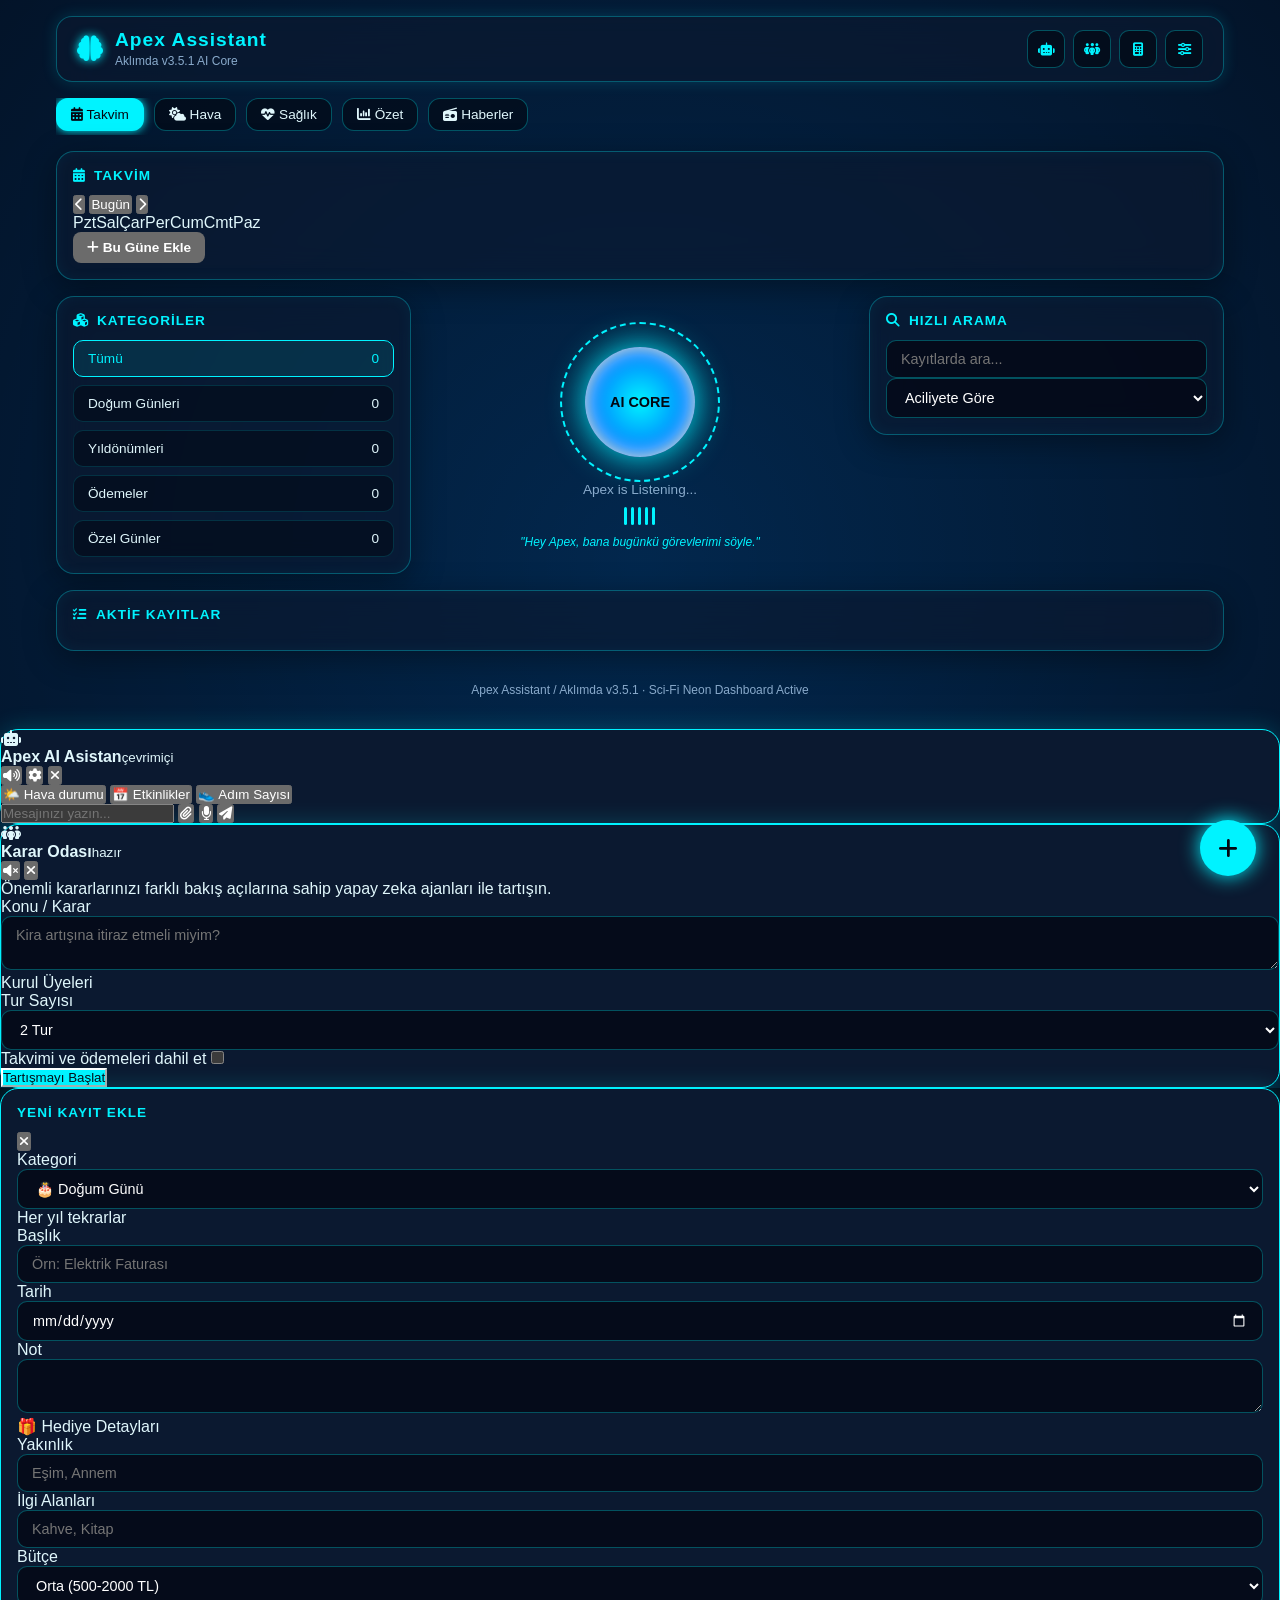
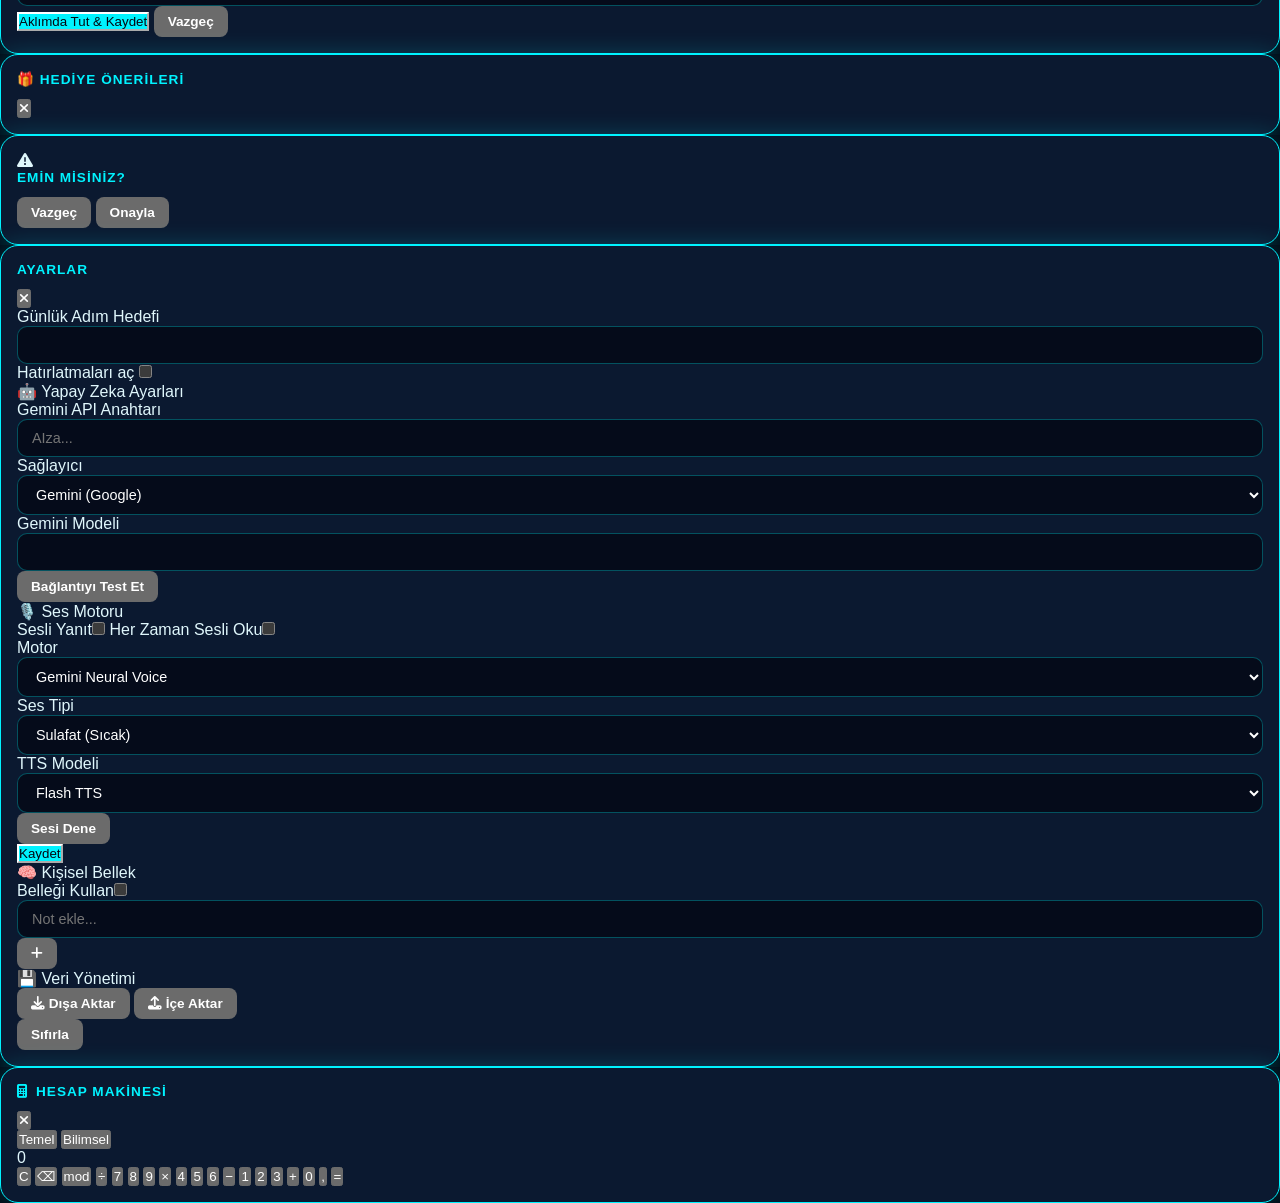
==== commit 335e7a2f: "Update index.html" ====
--- a/index.html
+++ b/index.html
@@ -3,26 +3,10 @@
 <head>
     <meta charset="UTF-8">
     <meta name="viewport" content="width=device-width, initial-scale=1.0, viewport-fit=cover">
-    <title>Aklımda - Akıllı Kişisel Asistan</title>
-    <meta name="description" content="Aklımda - Doğum günleri, ödemeler, hava durumu, adım sayar ve akıllı asistan. Hepsi tek uygulamada.">
-    <meta name="theme-color" content="#0b1120">
-    <meta name="color-scheme" content="dark light">
-    <meta name="mobile-web-app-capable" content="yes">
-    <meta name="apple-mobile-web-app-capable" content="yes">
-    <meta name="apple-mobile-web-app-status-bar-style" content="black-translucent">
-    <meta name="apple-mobile-web-app-title" content="Aklımda">
-    <script>
-        /* Tema titremesini önlemek için sayfa çizilmeden önce uygula */
-        (function () {
-            var t = 'dark';
-            try {
-                var saved = localStorage.getItem('aklimda_theme');
-                t = saved ? JSON.parse(saved) : (window.matchMedia('(prefers-color-scheme: light)').matches ? 'light' : 'dark');
-            } catch (e) { /* varsayılan koyu */ }
-            if (t !== 'light' && t !== 'dark') t = 'dark';
-            document.documentElement.dataset.theme = t;
-        })();
-    </script>
+    <title>Aklımda - Akıllı Kişisel Asistan (Sci-Fi Edition)</title>
+    <meta name="description" content="Aklımda - Doğum günleri, ödemeler, hava durumu, adım sayar ve akıllı asistan.">
+    <meta name="theme-color" content="#030712">
+    <meta name="color-scheme" content="dark">
     <link rel="manifest" href="manifest.json">
     <link rel="icon" type="image/svg+xml" href="favicon.svg">
     <link rel="icon" type="image/png" sizes="32x32" href="favicon-32.png">
@@ -34,290 +18,287 @@
 
     <noscript>Bu uygulamanın çalışması için JavaScript gereklidir.</noscript>
 
-    <!-- ================= BAŞLIK ================= -->
-    <header class="app-header" id="appHeader">
-        <div class="header-inner">
+    <div class="dashboard-container">
+        <!-- ÜST HEADER / BRAND BAR -->
+        <header class="top-bar" id="appHeader">
             <div class="brand">
-                <div class="brand-icon"><i class="fa-solid fa-brain"></i></div>
+                <i class="fa-solid fa-brain glow-icon"></i>
                 <div class="brand-text">
-                    <h1>Aklımda</h1>
-                    <span class="tagline">Akıllı Kişisel Asistan</span>
-                </div>
-            </div>
-            <div class="header-actions">
-                <button class="icon-btn icon-btn-primary" id="assistantBtn" title="Asistanı aç" aria-label="Asistanı aç"><i class="fa-solid fa-robot"></i></button>
-                <button class="icon-btn" id="councilBtn" title="Karar Odası" aria-label="Karar Odası"><i class="fa-solid fa-people-group"></i></button>
-                <button class="icon-btn" id="menuBtn" title="Menü" aria-label="Menü" aria-haspopup="menu" aria-expanded="false" aria-controls="headerMenu"><i class="fa-solid fa-ellipsis-vertical"></i></button>
-            </div>
-        </div>
-        <div class="header-menu" id="headerMenu" role="menu" hidden>
-            <button class="menu-item" id="calcBtn" role="menuitem"><i class="fa-solid fa-calculator"></i> Hesap makinesi</button>
-            <button class="menu-item" id="settingsBtn" role="menuitem"><i class="fa-solid fa-sliders"></i> Ayarlar ve yedek</button>
-            <button class="menu-item" id="themeToggle" role="menuitem"></button>
-        </div>
-    </header>
-
-    <!-- ================= ANA İÇERİK ================= -->
-    <main class="container">
-
-        <!-- Paneller: isteyince açılır -->
+                    <h2>Apex Assistant</h2>
+                    <span class="tagline">Aklımda v3.5.1 AI Core</span>
+                </div>
+            </div>
+            <div class="top-actions">
+                <button class="icon-btn icon-btn-primary" id="assistantBtn" title="Asistanı Aç"><i class="fa-solid fa-robot"></i></button>
+                <button class="icon-btn" id="councilBtn" title="Karar Odası"><i class="fa-solid fa-people-group"></i></button>
+                <button class="icon-btn" id="calcBtn" title="Hesap Makinesi"><i class="fa-solid fa-calculator"></i></button>
+                <button class="icon-btn" id="settingsBtn" title="Ayarlar"><i class="fa-solid fa-sliders"></i></button>
+                <button class="icon-btn" id="themeToggle" title="Tema Değiştir" style="display:none;"></button>
+            </div>
+        </header>
+
+        <!-- PANELLER & SEÇENEKLER (PANELLERİ AÇIP KAPATAN BAR) -->
         <nav class="panel-bar" id="panelBar" aria-label="Paneller">
-            <button class="panel-chip" data-panel="agenda" aria-pressed="false"><i class="fa-solid fa-calendar-days"></i> Takvim</button>
+            <button class="panel-chip active" data-panel="agenda" aria-pressed="true"><i class="fa-solid fa-calendar-days"></i> Takvim</button>
             <button class="panel-chip" data-panel="wx" aria-pressed="false"><i class="fa-solid fa-cloud-sun"></i> Hava</button>
             <button class="panel-chip" data-panel="health" aria-pressed="false"><i class="fa-solid fa-heart-pulse"></i> Sağlık</button>
             <button class="panel-chip" data-panel="summary" aria-pressed="false"><i class="fa-solid fa-chart-column"></i> Özet</button>
             <button class="panel-chip" data-panel="news" aria-pressed="false"><i class="fa-solid fa-radio"></i> Haberler</button>
         </nav>
 
-        <div class="panel" id="panel-agenda" hidden>
-        <section class="agenda-card" aria-label="Takvim ve etkinlikler">
-            <div class="agenda-header">
-                <h3 id="agendaMonthYear"></h3>
-                <div class="agenda-nav-btns">
-                    <button class="agenda-nav-btn" id="agendaPrev" aria-label="Önceki ay"><i class="fa-solid fa-chevron-left"></i></button>
-                    <button class="agenda-nav-btn agenda-today-btn" id="agendaToday" aria-label="Bugüne git">Bugün</button>
-                    <button class="agenda-nav-btn" id="agendaNext" aria-label="Sonraki ay"><i class="fa-solid fa-chevron-right"></i></button>
-                </div>
-            </div>
-            <div class="agenda-weekdays" aria-hidden="true">
-                <span>Pzt</span><span>Sal</span><span>Çar</span><span>Per</span><span>Cum</span><span>Cmt</span><span>Paz</span>
-            </div>
-            <div class="agenda-days-grid" id="agendaDaysGrid"></div>
-            <div class="agenda-events-panel">
-                <div class="agenda-events-header">
-                    <span class="agenda-events-title" id="agendaSelectedTitle"></span>
-                    <button class="btn btn-edit btn-compact" id="agendaAddBtn"><i class="fa-solid fa-plus"></i> Bu Güne Ekle</button>
-                </div>
-                <div class="agenda-events-list" id="agendaEventsList"></div>
+        <!-- DİNAMİK AÇILAN PANELLER -->
+        <div class="panel" id="panel-agenda">
+            <section class="glass-widget agenda-card">
+                <div class="agenda-header">
+                    <h3 id="agendaMonthYear"><i class="fa-solid fa-calendar-days"></i> Takvim</h3>
+                    <div class="agenda-nav-btns">
+                        <button class="agenda-nav-btn" id="agendaPrev"><i class="fa-solid fa-chevron-left"></i></button>
+                        <button class="agenda-nav-btn agenda-today-btn" id="agendaToday">Bugün</button>
+                        <button class="agenda-nav-btn" id="agendaNext"><i class="fa-solid fa-chevron-right"></i></button>
+                    </div>
+                </div>
+                <div class="agenda-weekdays">
+                    <span>Pzt</span><span>Sal</span><span>Çar</span><span>Per</span><span>Cum</span><span>Cmt</span><span>Paz</span>
+                </div>
+                <div class="agenda-days-grid" id="agendaDaysGrid"></div>
+                <div class="agenda-events-panel">
+                    <div class="agenda-events-header">
+                        <span class="agenda-events-title" id="agendaSelectedTitle"></span>
+                        <button class="btn btn-edit btn-compact" id="agendaAddBtn"><i class="fa-solid fa-plus"></i> Bu Güne Ekle</button>
+                    </div>
+                    <div class="agenda-events-list" id="agendaEventsList"></div>
+                </div>
+            </section>
+        </div>
+
+        <div class="panel" id="panel-wx" hidden>
+            <section class="glass-widget wx-card">
+                <div id="wxBody"><p class="loading-line"><i class="fa-solid fa-spinner fa-spin"></i> Hava durumu yükleniyor...</p></div>
+            </section>
+        </div>
+
+        <div class="panel" id="panel-health" hidden>
+            <section class="glass-widget health-card">
+                <svg width="0" height="0" aria-hidden="true"><defs>
+                    <linearGradient id="ringGrad" x1="0" y1="0" x2="1" y2="1">
+                        <stop offset="0" stop-color="#00f3ff"/><stop offset="1" stop-color="#0088ff"/>
+                    </linearGradient>
+                </defs></svg>
+                <div class="health-top">
+                    <div class="ring-wrap">
+                        <svg width="118" height="118" viewBox="0 0 110 110">
+                            <circle class="ring-bg" cx="55" cy="55" r="48"/>
+                            <circle class="ring-fill" id="ringFill" cx="55" cy="55" r="48" stroke-dasharray="301.6" stroke-dashoffset="301.6"/>
+                        </svg>
+                        <div class="ring-text"><span class="ring-steps" id="ringSteps">0</span><span class="ring-label" id="ringLabel">adım</span></div>
+                    </div>
+                    <div class="health-info">
+                        <h3><i class="fa-solid fa-heart-pulse"></i> Sağlık &amp; Adım Takibi</h3>
+                        <div class="health-params-grid">
+                            <div class="hp-group"><label for="hpGender">Cinsiyet</label><select id="hpGender"><option value="male">Erkek</option><option value="female">Kadın</option></select></div>
+                            <div class="hp-group"><label for="hpHeight">Boy (cm)</label><input type="number" id="hpHeight" min="100" max="250"></div>
+                            <div class="hp-group"><label for="hpWeight">Kilo (kg)</label><input type="number" id="hpWeight" min="30" max="300" step="0.1"></div>
+                            <div class="hp-group"><label for="hpAge">Yaş</label><input type="number" id="hpAge" min="5" max="120"></div>
+                        </div>
+                    </div>
+                </div>
+                <div class="health-metrics-row">
+                    <div class="hm-box"><span>Mesafe</span><strong id="resDistance">0,00 km</strong></div>
+                    <div class="hm-box"><span>Kalori</span><strong id="resCalories">0 kcal</strong></div>
+                    <div class="hm-box"><span>Aktivite</span><strong id="resLevel">Hareketsiz</strong></div>
+                </div>
+                <div class="health-actions">
+                    <button class="btn btn-success" id="stepsToggle"><i class="fa-solid fa-play"></i> Sayacı Başlat</button>
+                    <div class="steps-edit-box">
+                        <input type="number" class="form-control" id="stepsInput" placeholder="Manuel adım">
+                        <button class="btn" id="stepsSetBtn"><i class="fa-solid fa-check"></i></button>
+                    </div>
+                </div>
+                <div class="steps-week" id="stepsWeek"></div>
+                <p class="quote" id="dailyQuote"></p>
+            </section>
+        </div>
+
+        <div class="panel" id="panel-summary" hidden>
+            <section class="stats-grid">
+                <div class="stat-card glass-widget"><span class="stat-icon c-accent"><i class="fa-solid fa-layer-group"></i></span><span class="num c-accent" id="statTotal">0</span><span class="label">Toplam Kayıt</span></div>
+                <div class="stat-card glass-widget"><span class="stat-icon c-danger"><i class="fa-solid fa-fire"></i></span><span class="num c-danger" id="statUrgent">0</span><span class="label">Yaklaşan (7 gün)</span></div>
+                <div class="stat-card glass-widget"><span class="stat-icon c-success"><i class="fa-solid fa-circle-check"></i></span><span class="num c-success" id="statDone">0</span><span class="label">Tamamlanan</span></div>
+                <div class="stat-card glass-widget"><span class="stat-icon c-warning"><i class="fa-solid fa-wallet"></i></span><span class="num c-warning" id="statPayments">₺0</span><span class="label">Ödemeler</span></div>
+            </section>
+            <section class="chart-card glass-widget">
+                <h3><i class="fa-solid fa-chart-column"></i> Önümüzdeki 6 Ay</h3>
+                <div class="chart" id="chartBars"></div>
+            </section>
+        </div>
+
+        <div class="panel" id="panel-news" hidden>
+            <div class="ticker glass-widget">
+                <span class="ticker-label"><i class="fa-solid fa-radio"></i> GÜNDEM</span>
+                <div class="ticker-viewport"><div class="ticker-track" id="tickerTrack"></div></div>
+            </div>
+        </div>
+
+        <!-- ANA MATRİS DÜZENİ (SCI-FI DASHBOARD GRID) -->
+        <main class="dashboard-grid">
+
+            <!-- SOL SÜTUN: SERVİSLER & FİLTRELER -->
+            <aside class="left-column">
+                <div class="glass-widget">
+                    <h3><i class="fa-solid fa-cubes"></i> KATEGORİLER</h3>
+                    <nav class="filter-bar vertical-filter" id="filterBar">
+                        <button class="filter-btn active" data-filter="all">Tümü <span class="chip-count">0</span></button>
+                        <button class="filter-btn" data-filter="dogum">Doğum Günleri <span class="chip-count">0</span></button>
+                        <button class="filter-btn" data-filter="yildonumu">Yıldönümleri <span class="chip-count">0</span></button>
+                        <button class="filter-btn" data-filter="odeme">Ödemeler <span class="chip-count">0</span></button>
+                        <button class="filter-btn" data-filter="ozel">Özel Günler <span class="chip-count">0</span></button>
+                    </nav>
+                </div>
+            </aside>
+
+            <!-- ORTA SÜTUN: AI CORE (YAPAY ZEKA ÇEKİRDEĞİ VİZÜALİZASYONU) -->
+            <section class="center-column">
+                <div class="ai-core-container">
+                    <div class="orb-ring"></div>
+                    <div class="ai-orb" id="centerOrb">
+                        <span>AI CORE</span>
+                    </div>
+                </div>
+                <div class="status-box">
+                    <p class="status-text">Apex is Listening...</p>
+                    <div class="voice-wave">
+                        <span></span><span></span><span></span><span></span><span></span>
+                    </div>
+                    <p class="command-hint">"Hey Apex, bana bugünkü görevlerimi söyle."</p>
+                </div>
+            </section>
+
+            <!-- SAĞ SÜTUN: ARAMA & LİSTELEME -->
+            <aside class="right-column">
+                <div class="glass-widget toolbar-widget">
+                    <h3><i class="fa-solid fa-magnifying-glass"></i> HIZLI ARAMA</h3>
+                    <div class="search-wrap">
+                        <input type="search" id="searchInput" class="search-input" placeholder="Kayıtlarda ara...">
+                    </div>
+                    <select id="sortSelect" class="sort-select">
+                        <option value="urgency">Aciliyete Göre</option>
+                        <option value="date">Tarihe Göre</option>
+                        <option value="name">İsme Göre</option>
+                    </select>
+                </div>
+            </aside>
+
+        </main>
+
+        <!-- LİSTE / ETKİNLİKLER BÖLÜMÜ -->
+        <section class="glass-widget main-events-section">
+            <h3><i class="fa-solid fa-list-check"></i> AKTİF KAYITLAR</h3>
+            <div class="event-list" id="eventList"></div>
+            <div class="empty-state" id="emptyState" style="display:none;">
+                <i class="fa-regular fa-calendar-xmark"></i>
+                <h3>Henüz kayıt yok</h3>
+                <p id="emptyText">İlk kaydınızı ekleyerek başlayın.</p>
+                <button class="btn btn-edit" id="sampleBtn"><i class="fa-solid fa-wand-magic-sparkles"></i> Örnek Verilerle Başla</button>
             </div>
         </section>
-        </div>
-
-        <div class="panel" id="panel-wx" hidden>
-        <section class="wx-card" aria-label="Hava durumu">
-            <div id="wxBody"><p class="loading-line"><i class="fa-solid fa-spinner fa-spin"></i> Hava durumu yükleniyor...</p></div>
-        </section>
-        </div>
-
-        <div class="panel" id="panel-health" hidden>
-        <section class="health-card" aria-label="Sağlık ve adım takibi">
-            <svg width="0" height="0" aria-hidden="true" focusable="false"><defs>
-                <linearGradient id="ringGrad" x1="0" y1="0" x2="1" y2="1">
-                    <stop offset="0" stop-color="#6366f1"/><stop offset="1" stop-color="#06b6d4"/>
-                </linearGradient>
-            </defs></svg>
-            <div class="health-top">
-                <div class="ring-wrap">
-                    <svg width="118" height="118" viewBox="0 0 110 110" aria-hidden="true">
-                        <circle class="ring-bg" cx="55" cy="55" r="48"/>
-                        <circle class="ring-fill" id="ringFill" cx="55" cy="55" r="48" stroke-dasharray="301.6" stroke-dashoffset="301.6"/>
-                    </svg>
-                    <div class="ring-text"><span class="ring-steps" id="ringSteps">0</span><span class="ring-label" id="ringLabel">adım</span></div>
-                </div>
-                <div class="health-info">
-                    <h3><i class="fa-solid fa-heart-pulse" style="color:var(--accent);"></i> Sağlık &amp; Adım Takibi</h3>
-                    <div class="health-params-grid">
-                        <div class="hp-group">
-                            <label for="hpGender">Cinsiyet</label>
-                            <select id="hpGender">
-                                <option value="male">Erkek</option>
-                                <option value="female">Kadın</option>
-                            </select>
-                        </div>
-                        <div class="hp-group">
-                            <label for="hpHeight">Boy (cm)</label>
-                            <input type="number" id="hpHeight" min="100" max="250" inputmode="numeric">
-                        </div>
-                        <div class="hp-group">
-                            <label for="hpWeight">Kilo (kg)</label>
-                            <input type="number" id="hpWeight" min="30" max="300" step="0.1" inputmode="decimal">
-                        </div>
-                        <div class="hp-group">
-                            <label for="hpAge">Yaş</label>
-                            <input type="number" id="hpAge" min="5" max="120" inputmode="numeric">
-                        </div>
-                    </div>
-                </div>
-            </div>
-
-            <div class="health-metrics-row">
-                <div class="hm-box"><span>Tahmini Mesafe</span><strong id="resDistance">0,00 km</strong></div>
-                <div class="hm-box"><span>Yakılan Kalori</span><strong id="resCalories">0 kcal</strong></div>
-                <div class="hm-box"><span>Aktivite Düzeyi</span><strong id="resLevel" class="level-text">Hareketsiz</strong></div>
-            </div>
-
-            <div class="health-actions">
-                <button class="btn btn-success" id="stepsToggle" aria-pressed="false"><i class="fa-solid fa-play"></i> Sayacı Başlat</button>
-                <div class="steps-edit-box">
-                    <input type="number" class="form-control" id="stepsInput" placeholder="Manuel adım gir" min="0" max="200000" inputmode="numeric" aria-label="Manuel adım sayısı">
-                    <button class="btn" id="stepsSetBtn" title="Adımı güncelle" aria-label="Adımı güncelle"><i class="fa-solid fa-check"></i></button>
-                </div>
-            </div>
-            <p class="steps-note">Sayaç yalnızca uygulama açık ve ekran uyanıkken sayar. Arka planda sayım yapılamaz; gerekirse adımı elle girebilirsiniz.</p>
-
-            <div class="steps-week" id="stepsWeek" aria-label="Son 7 günün adımları"></div>
-            <p class="quote" id="dailyQuote"></p>
-            <p class="health-disclaimer">Mesafe ve kalori değerleri tahminidir; tıbbi tavsiye yerine geçmez.</p>
-        </section>
-        </div>
-
-        <div class="panel" id="panel-summary" hidden>
-        <section class="stats-grid" aria-label="İstatistikler">
-            <div class="stat-card"><span class="stat-icon c-accent"><i class="fa-solid fa-layer-group"></i></span><span class="num c-accent" id="statTotal">0</span><span class="label">Toplam Kayıt</span></div>
-            <div class="stat-card"><span class="stat-icon c-danger"><i class="fa-solid fa-fire"></i></span><span class="num c-danger" id="statUrgent">0</span><span class="label">Yaklaşan (7 gün)</span></div>
-            <div class="stat-card"><span class="stat-icon c-success"><i class="fa-solid fa-circle-check"></i></span><span class="num c-success" id="statDone">0</span><span class="label">Tamamlanan</span></div>
-            <div class="stat-card"><span class="stat-icon c-warning"><i class="fa-solid fa-wallet"></i></span><span class="num c-warning" id="statPayments">₺0</span><span class="label">30 Gün İçinde Ödeme</span></div>
-        </section>
-
-        
-
-        <section class="chart-card" aria-label="Aylık dağılım">
-            <h3><i class="fa-solid fa-chart-column"></i> Önümüzdeki 6 Ay</h3>
-            <div class="chart" id="chartBars"></div>
-        </section>
-        </div>
-
-        <div class="panel" id="panel-news" hidden>
-        <div class="ticker" role="region" aria-label="Güncel haberler">
-            <span class="ticker-label"><i class="fa-solid fa-radio"></i> GÜNDEM</span>
-            <div class="ticker-viewport"><div class="ticker-track" id="tickerTrack"></div></div>
-        </div>
-        </div>
-
-        <!-- Arama & Sıralama -->
-        <div class="toolbar">
-            <div class="search-wrap">
-                <i class="fa-solid fa-magnifying-glass"></i>
-                <input type="search" id="searchInput" class="search-input" placeholder="Kayıtlarda ara..." aria-label="Kayıtlarda ara">
-            </div>
-            <select id="sortSelect" class="sort-select" aria-label="Sıralama">
-                <option value="urgency">Aciliyete Göre</option>
-                <option value="date">Tarihe Göre</option>
-                <option value="name">İsme Göre</option>
-            </select>
-        </div>
-
-                <!-- Filtreler -->
-        <nav class="filter-bar" id="filterBar" aria-label="Kategori filtreleri">
-            <button class="filter-btn active" data-filter="all" aria-pressed="true">Tümü <span class="chip-count">0</span></button>
-            <button class="filter-btn" data-filter="dogum" aria-pressed="false">Doğum Günleri <span class="chip-count">0</span></button>
-            <button class="filter-btn" data-filter="yildonumu" aria-pressed="false">Yıldönümleri <span class="chip-count">0</span></button>
-            <button class="filter-btn" data-filter="odeme" aria-pressed="false">Ödemeler <span class="chip-count">0</span></button>
-            <button class="filter-btn" data-filter="ozel" aria-pressed="false">Özel Günler <span class="chip-count">0</span></button>
-        </nav>
-
-        <!-- Liste -->
-        <section class="event-list" id="eventList" aria-live="polite"></section>
-
-        <!-- Boş Durum -->
-        <div class="empty-state" id="emptyState" style="display:none;">
-            <i class="fa-regular fa-calendar-xmark"></i>
-            <h3>Henüz kayıt yok</h3>
-            <p id="emptyText">İlk kaydınızı ekleyerek başlayın.</p>
-            <button class="btn btn-edit" id="sampleBtn" style="display:inline-flex;"><i class="fa-solid fa-wand-magic-sparkles"></i> Örnek Verilerle Başla</button>
-        </div>
-
+
+        <!-- ALT BİLGİ -->
         <footer class="app-footer">
-            <span class="version">Aklımda v3.5.1</span> · Kayıtlarınız cihazınızda saklanır<br>
-            Hava durumu ve haberler için internet gerekir; kayıtlar çevrimdışı da çalışır.
+            <span class="version">Apex Assistant / Aklımda v3.5.1</span> · Sci-Fi Neon Dashboard Active
         </footer>
-    </main>
-
-    <button class="fab" id="addBtn" aria-label="Yeni kayıt ekle"><i class="fa-solid fa-plus"></i></button>
-
-    <!-- ================= ASİSTAN PANELİ ================= -->
+
+    </div>
+
+    <!-- YENİ KAYIT FAB BUTTON -->
+    <button class="fab" id="addBtn" title="Yeni Kayıt Ekle"><i class="fa-solid fa-plus"></i></button>
+
+    <!-- ASİSTAN MODALI / OVERLAY -->
     <div class="chat-overlay" id="chatOverlay"></div>
-    <div class="chat-panel" role="dialog" aria-modal="true" aria-label="Aklımda Asistan">
+    <div class="chat-panel" role="dialog" aria-modal="true">
         <div class="chat-header">
             <div class="chat-avatar"><i class="fa-solid fa-robot"></i></div>
-            <div class="chat-title"><b>Aklımda Asistan</b><small id="chatAiStatus">çevrimiçi · yerel mod</small></div>
-            <button class="modal-close" id="chatVoice" title="Sesli yanıt" aria-label="Sesli yanıt" aria-pressed="true"><i class="fa-solid fa-volume-high"></i></button>
-            <button class="modal-close" id="chatSettings" title="Ayarlar" aria-label="Ayarlar"><i class="fa-solid fa-gear"></i></button>
-            <button class="modal-close" id="chatClose" title="Kapat" aria-label="Kapat"><i class="fa-solid fa-xmark"></i></button>
-        </div>
-        <div class="chat-body" id="chatBody" aria-live="polite"></div>
+            <div class="chat-title"><b>Apex AI Asistan</b><small id="chatAiStatus">çevrimiçi</small></div>
+            <button class="modal-close" id="chatVoice"><i class="fa-solid fa-volume-high"></i></button>
+            <button class="modal-close" id="chatSettings"><i class="fa-solid fa-gear"></i></button>
+            <button class="modal-close" id="chatClose"><i class="fa-solid fa-xmark"></i></button>
+        </div>
+        <div class="chat-body" id="chatBody"></div>
         <div class="chat-chips">
-            <button class="chat-chip" data-q="Hava durumu?">🌤️ Hava durumu?</button>
-            <button class="chat-chip" data-q="Yaklaşan etkinlikler neler?">📅 Yaklaşan etkinlikler</button>
-            <button class="chat-chip" data-q="Kaç adım attım?">👟 Adımlarım &amp; Sağlık</button>
-            <button class="chat-chip" data-q="Haberlerde neler var?">📰 Haberler</button>
-            <button class="chat-chip" data-q="Motivasyon ver">💪 Motivasyon</button>
-            <button class="chat-chip" data-q="Bu hafta neler var?">📆 Bu hafta neler var?</button>
-            <button class="chat-chip" data-q="Bu ay ne kadar ödemem var?">💳 Bu ayki ödemeler</button>
+            <button class="chat-chip" data-q="Hava durumu?">🌤️ Hava durumu</button>
+            <button class="chat-chip" data-q="Yaklaşan etkinlikler neler?">📅 Etkinlikler</button>
+            <button class="chat-chip" data-q="Kaç adım attım?">👟 Adım Sayısı</button>
         </div>
         <div class="chat-input">
-            <input type="text" id="chatInput" placeholder="Asistana yazın ya da mikrofona basıp konuşun" autocomplete="off" aria-label="Mesajınız">
-            <button class="chat-attach" id="chatAttach" aria-label="Dosya ekle" title="Dosya ekle (CSV, TXT, MD, JSON)"><i class="fa-solid fa-paperclip"></i></button>
-            <input type="file" id="chatFile" hidden accept=".csv,.tsv,.txt,.md,.json,text/plain,text/csv,application/json">
-            <button class="chat-mic" id="chatMic" aria-label="Sesle konuş" aria-pressed="false" title="Sesle konuş"><i class="fa-solid fa-microphone"></i></button>
-            <button class="chat-send" id="chatSend" aria-label="Gönder"><i class="fa-solid fa-paper-plane"></i></button>
-        </div>
-    </div>
-
-    <!-- ================= KARAR ODASI ================= -->
+            <input type="text" id="chatInput" placeholder="Mesajınızı yazın..." autocomplete="off">
+            <button class="chat-attach" id="chatAttach"><i class="fa-solid fa-paperclip"></i></button>
+            <input type="file" id="chatFile" hidden accept=".csv,.tsv,.txt,.md,.json">
+            <button class="chat-mic" id="chatMic"><i class="fa-solid fa-microphone"></i></button>
+            <button class="chat-send" id="chatSend"><i class="fa-solid fa-paper-plane"></i></button>
+        </div>
+    </div>
+
+    <!-- KARAR ODASI MODALI -->
     <div class="council-overlay" id="councilOverlay"></div>
-    <div class="council-panel" id="councilPanel" role="dialog" aria-modal="true" aria-label="Karar Odası">
+    <div class="council-panel" id="councilPanel" role="dialog" aria-modal="true">
         <div class="chat-header">
             <div class="chat-avatar"><i class="fa-solid fa-people-group"></i></div>
-            <div class="chat-title"><b>Karar Odası</b><small id="councilStatus">ajanlar hazır</small></div>
-            <button class="modal-close" id="councilVoice" title="Sesli tartışma" aria-label="Sesli tartışma" aria-pressed="false"><i class="fa-solid fa-volume-xmark"></i></button>
-            <button class="modal-close" id="councilClose" title="Kapat" aria-label="Kapat"><i class="fa-solid fa-xmark"></i></button>
-        </div>
-
+            <div class="chat-title"><b>Karar Odası</b><small id="councilStatus">hazır</small></div>
+            <button class="modal-close" id="councilVoice"><i class="fa-solid fa-volume-xmark"></i></button>
+            <button class="modal-close" id="councilClose"><i class="fa-solid fa-xmark"></i></button>
+        </div>
         <div class="council-body" id="councilBody">
             <section id="councilSetup">
-                <p class="council-hint">Önemli bir kararı farklı bakış açılarına sahip ajanlarla tartışın. Tartışma bitince Hakem net bir karar verir.</p>
+                <p class="council-hint">Önemli kararlarınızı farklı bakış açılarına sahip yapay zeka ajanları ile tartışın.</p>
                 <div class="form-group">
-                    <label for="councilTopic">Konu / karar</label>
-                    <textarea class="form-control" id="councilTopic" maxlength="400" placeholder="Örn: Kira artışına itiraz etmeli miyim?"></textarea>
+                    <label for="councilTopic">Konu / Karar</label>
+                    <textarea class="form-control" id="councilTopic" maxlength="400" placeholder="Kira artışına itiraz etmeli miyim?"></textarea>
                 </div>
                 <div class="council-examples" id="councilExamples"></div>
-                <div class="council-label">Kurul üyeleri (2 - 5 kişi)</div>
+                <div class="council-label">Kurul Üyeleri</div>
                 <div class="agent-grid" id="agentGrid"></div>
                 <div class="form-group council-rounds">
-                    <label for="councilRounds">Tur sayısı</label>
+                    <label for="councilRounds">Tur Sayısı</label>
                     <select class="form-control" id="councilRounds">
-                        <option value="1">1 tur (hızlı)</option>
-                        <option value="2" selected>2 tur</option>
-                        <option value="3">3 tur (ayrıntılı)</option>
+                        <option value="1">1 Tur</option>
+                        <option value="2" selected>2 Tur</option>
+                        <option value="3">3 Tur</option>
                     </select>
                 </div>
                 <label class="switch-row" for="councilCtx">
-                    <span>Takvimimi ve ödemelerimi bilsinler<small>Yaklaşan kayıtlarınızın başlıkları, tarihleri ve tutarları ajanlara gönderilir.</small></span>
+                    <span>Takvimi ve ödemeleri dahil et</span>
                     <input type="checkbox" id="councilCtx">
                 </label>
                 <p class="council-note" id="councilNote"></p>
-                <button class="submit-btn" id="councilStart">Tartışmayı başlat</button>
+                <button class="submit-btn" id="councilStart">Tartışmayı Başlat</button>
                 <div id="councilHistory"></div>
             </section>
 
             <section id="councilRoom" hidden>
                 <div class="council-topic-bar" id="councilTopicBar"></div>
-                <div class="council-feed" id="councilFeed" aria-live="polite"></div>
-            </section>
-        </div>
-
+                <div class="council-feed" id="councilFeed"></div>
+            </section>
+        </div>
         <div class="council-footer" id="councilFooter" hidden>
             <div class="council-input-row">
-                <input type="text" id="councilInput" placeholder="Söz alın: fikir ya da yeni bilgi ekleyin" autocomplete="off" aria-label="Kurula mesajınız">
-                <button class="chat-mic" id="councilMic" aria-label="Sesle söz al" aria-pressed="false" title="Sesle söz al"><i class="fa-solid fa-microphone"></i></button>
-                <button class="chat-send" id="councilSend" aria-label="Yeni tur başlat" title="Yeni tur"><i class="fa-solid fa-paper-plane"></i></button>
+                <input type="text" id="councilInput" placeholder="Fikir veya bilgi ekleyin...">
+                <button class="chat-mic" id="councilMic"><i class="fa-solid fa-microphone"></i></button>
+                <button class="chat-send" id="councilSend"><i class="fa-solid fa-paper-plane"></i></button>
             </div>
             <div class="council-actions">
                 <button class="btn btn-confirm-yes" id="councilStop" hidden><i class="fa-solid fa-stop"></i> Durdur</button>
-                <button class="btn btn-edit" id="councilRetry" hidden><i class="fa-solid fa-rotate"></i> Yeniden dene</button>
-                <button class="btn btn-success" id="councilJudge" hidden><i class="fa-solid fa-scale-balanced"></i> Karar ver</button>
-                <button class="btn" id="councilNew"><i class="fa-solid fa-plus"></i> Yeni konu</button>
-            </div>
-        </div>
-    </div>
-
-    <!-- ================= KAYIT MODALI ================= -->
-    <div class="modal" id="eventModal" role="dialog" aria-modal="true" aria-labelledby="modalTitle">
-        <div class="modal-content">
+                <button class="btn btn-edit" id="councilRetry" hidden><i class="fa-solid fa-rotate"></i> Yeniden Dene</button>
+                <button class="btn btn-success" id="councilJudge" hidden><i class="fa-solid fa-scale-balanced"></i> Karar Ver</button>
+                <button class="btn" id="councilNew"><i class="fa-solid fa-plus"></i> Yeni Konu</button>
+            </div>
+        </div>
+    </div>
+
+    <!-- DİĞER MODALLAR (KAYIT, HEDİYE, ONAY, AYARLAR, HESAP MAKİNESİ) -->
+    <div class="modal" id="eventModal" role="dialog" aria-modal="true">
+        <div class="modal-content glass-widget">
             <div class="modal-header">
                 <h3 id="modalTitle">Yeni Kayıt Ekle</h3>
-                <button class="modal-close" data-close aria-label="Kapat"><i class="fa-solid fa-xmark"></i></button>
+                <button class="modal-close" data-close><i class="fa-solid fa-xmark"></i></button>
             </div>
             <form id="eventForm" novalidate>
                 <input type="hidden" id="fieldId">
@@ -325,15 +306,15 @@
                     <label for="eventType">Kategori</label>
                     <select class="form-control" id="eventType">
                         <option value="dogum">🎂 Doğum Günü</option>
-                        <option value="yildonumu">💞 Evlilik / Özel Yıldönümü</option>
+                        <option value="yildonumu">💞 Evlilik / Yıldönümü</option>
                         <option value="odeme">💳 Ödeme / Fatura</option>
-                        <option value="ozel">⭐ Özel Gün / Hatırlatıcı</option>
+                        <option value="ozel">⭐ Özel Gün</option>
                     </select>
-                    <p class="form-hint"><i class="fa-solid fa-repeat"></i> <span id="recurrenceHint">Her yıl tekrarlar</span></p>
+                    <p class="form-hint"><span id="recurrenceHint">Her yıl tekrarlar</span></p>
                 </div>
                 <div class="form-group">
-                    <label for="eventTitle">Başlık / Kişi Adı / Açıklama</label>
-                    <input type="text" class="form-control" id="eventTitle" placeholder="Örn: Eşimin Doğum Günü veya Elektrik Faturası" maxlength="80" required>
+                    <label for="eventTitle">Başlık</label>
+                    <input type="text" class="form-control" id="eventTitle" placeholder="Örn: Elektrik Faturası" maxlength="80" required>
                 </div>
                 <div class="form-group">
                     <label for="eventDate">Tarih</label>
@@ -341,28 +322,22 @@
                 </div>
                 <div class="form-group" id="amountGroup" style="display:none;">
                     <label for="eventAmount">Tutar (₺)</label>
-                    <input type="number" class="form-control" id="eventAmount" placeholder="Örn: 450" min="0" step="0.01" inputmode="decimal">
+                    <input type="number" class="form-control" id="eventAmount" placeholder="450" min="0" step="0.01">
                 </div>
                 <div class="form-group">
-                    <label for="eventNotes">Not (opsiyonel)</label>
-                    <textarea class="form-control" id="eventNotes" placeholder="Eklemek istedikleriniz..." maxlength="300"></textarea>
+                    <label for="eventNotes">Not</label>
+                    <textarea class="form-control" id="eventNotes" maxlength="300"></textarea>
                 </div>
                 <div id="giftSection">
-                    <div class="form-divider">🎁 Hediye Öneri Detayları</div>
+                    <div class="form-divider">🎁 Hediye Detayları</div>
+                    <div class="form-group"><label for="giftRelation">Yakınlık</label><input type="text" class="form-control" id="giftRelation" placeholder="Eşim, Annem"></div>
+                    <div class="form-group"><label for="giftInterests">İlgi Alanları</label><input type="text" class="form-control" id="giftInterests" placeholder="Kahve, Kitap"></div>
                     <div class="form-group">
-                        <label for="giftRelation">Yakınlık / İlişki</label>
-                        <input type="text" class="form-control" id="giftRelation" placeholder="Örn: Eşim, Annem" maxlength="40">
-                    </div>
-                    <div class="form-group">
-                        <label for="giftInterests">İlgi Alanları &amp; Hobiler</label>
-                        <input type="text" class="form-control" id="giftInterests" placeholder="Örn: Kahve, kitap, seyahat" maxlength="120">
-                    </div>
-                    <div class="form-group">
-                        <label for="giftBudget">Bütçe Aralığı</label>
+                        <label for="giftBudget">Bütçe</label>
                         <select class="form-control" id="giftBudget">
-                            <option value="ekonomik">Ekonomik (0 - 500 ₺)</option>
-                            <option value="orta" selected>Orta (500 - 2.000 ₺)</option>
-                            <option value="luks">Lüks (2.000 ₺ üzeri)</option>
+                            <option value="ekonomik">Ekonomik (0-500 TL)</option>
+                            <option value="orta" selected>Orta (500-2000 TL)</option>
+                            <option value="luks">Lüks (2000+ TL)</option>
                         </select>
                     </div>
                 </div>
@@ -372,20 +347,18 @@
         </div>
     </div>
 
-    <!-- ================= HEDİYE MODALI ================= -->
-    <div class="modal" id="giftModal" role="dialog" aria-modal="true" aria-label="Hediye önerileri">
-        <div class="modal-content">
+    <div class="modal" id="giftModal" role="dialog" aria-modal="true">
+        <div class="modal-content glass-widget">
             <div class="modal-header">
                 <h3>🎁 Hediye Önerileri</h3>
-                <button class="modal-close" data-close aria-label="Kapat"><i class="fa-solid fa-xmark"></i></button>
+                <button class="modal-close" data-close><i class="fa-solid fa-xmark"></i></button>
             </div>
             <div id="giftModalContent"></div>
         </div>
     </div>
 
-    <!-- ================= ONAY MODALI ================= -->
-    <div class="modal" id="confirmModal" role="alertdialog" aria-modal="true" aria-labelledby="confirmTitle" aria-describedby="confirmText">
-        <div class="modal-content modal-narrow">
+    <div class="modal" id="confirmModal" role="alertdialog">
+        <div class="modal-content modal-narrow glass-widget">
             <div class="confirm-icon"><i class="fa-solid fa-triangle-exclamation"></i></div>
             <h3 id="confirmTitle" class="confirm-title">Emin misiniz?</h3>
             <p class="confirm-text" id="confirmText"></p>
@@ -396,206 +369,160 @@
         </div>
     </div>
 
-    <!-- ================= AYARLAR MODALI ================= -->
-    <div class="modal" id="settingsModal" role="dialog" aria-modal="true" aria-labelledby="settingsTitle">
-        <div class="modal-content modal-medium">
+    <div class="modal" id="settingsModal" role="dialog">
+        <div class="modal-content modal-medium glass-widget">
             <div class="modal-header">
-                <h3 id="settingsTitle">Ayarlar</h3>
-                <button class="modal-close" data-close aria-label="Kapat"><i class="fa-solid fa-xmark"></i></button>
+                <h3>Ayarlar</h3>
+                <button class="modal-close" data-close><i class="fa-solid fa-xmark"></i></button>
             </div>
             <div class="form-group">
                 <label for="setGoal">Günlük Adım Hedefi</label>
-                <input type="number" class="form-control" id="setGoal" min="1000" max="100000" step="500" inputmode="numeric">
+                <input type="number" class="form-control" id="setGoal" min="1000" max="100000" step="500">
             </div>
             <label class="switch-row" for="setNotify">
-                <span>Açılışta hatırlat<small>Bugün ve yarın için kaydınız varsa bildirim gösterir (uygulama açıldığında).</small></span>
+                <span>Hatırlatmaları aç</span>
                 <input type="checkbox" id="setNotify">
             </label>
-
-            <div class="form-divider">🤖 Yapay Zekâ</div>
+            <div class="form-divider">🤖 Yapay Zeka Ayarları</div>
             <div class="form-group">
-                <label for="setGeminiKey">Gemini API anahtarı</label>
-                <input type="password" class="form-control" id="setGeminiKey" placeholder="AIza..." autocomplete="off" spellcheck="false">
-                <p class="settings-note">Asistanın beyni ve gerçekçi insan sesi için. Anahtarı Google AI Studio'dan (aistudio.google.com/apikey) alabilirsiniz. Anahtarı yalnızca bu siteden çalışacak şekilde (HTTP yönlendiren kısıtı) sınırlamanız önerilir.</p>
+                <label for="setGeminiKey">Gemini API Anahtarı</label>
+                <input type="password" class="form-control" id="setGeminiKey" placeholder="AIza...">
             </div>
             <div class="form-group">
-                <label for="setAiProvider">Asistanın beyni</label>
+                <label for="setAiProvider">Sağlayıcı</label>
                 <select class="form-control" id="setAiProvider">
                     <option value="gemini">Gemini (Google)</option>
                     <option value="openai">OpenAI (GPT)</option>
-                    <option value="anthropic">Claude (Anthropic)</option>
-                    <option value="off">Kapalı (yalnızca cihazdaki yerel mod)</option>
+                    <option value="anthropic">Claude</option>
+                    <option value="off">Kapalı</option>
                 </select>
             </div>
             <div id="geminiFields">
                 <div class="form-group">
-                    <label for="setGeminiModel">Gemini modeli</label>
-                    <input type="text" class="form-control" id="setGeminiModel" list="geminiModels" autocomplete="off" spellcheck="false">
-                    <datalist id="geminiModels"><option value="gemini-3.8-flash"><option value="gemini-3.8-flash-lite"><option value="gemini-3.7-flash"><option value="gemini-3.6-flash"><option value="gemini-flash-latest"><option value="gemini-flash-lite-latest"></datalist>
-                    <p class="settings-note">Google bir model için "yoğun" derse uygulama önce yeniden dener, sonra anahtarınıza açık başka bir modele kendiliğinden geçer. Kalıcı olarak başka model istersen buraya yaz.</p>
+                    <label for="setGeminiModel">Gemini Modeli</label>
+                    <input type="text" class="form-control" id="setGeminiModel">
                 </div>
             </div>
             <div id="aiFields" style="display:none;">
-                <div class="form-group">
-                    <label for="setAiKey">API Anahtarı</label>
-                    <input type="password" class="form-control" id="setAiKey" placeholder="sk-..." autocomplete="off" spellcheck="false">
-                </div>
-                <div class="form-group">
-                    <label for="setAiModel">Model</label>
-                    <input type="text" class="form-control" id="setAiModel" autocomplete="off" spellcheck="false">
-                </div>
-            </div>
-            <button type="button" class="btn btn-block" id="aiTest"><i class="fa-solid fa-plug"></i> Bağlantıyı test et</button>
-            <p class="diag" id="aiTestResult" role="status"></p>
-            <p class="settings-note">Yapay zekâ açıkken sorularınız ve asistanın okuduğu kayıtlar seçtiğiniz sağlayıcıya gönderilir; asistan kayıt ekleyip düzenleyebilir (silme için her zaman onayınız istenir). Anahtarlar yalnızca bu tarayıcıda saklanır ve yedeğe yazılmaz. Kullanım, sağlayıcının kota ve fiyatlandırmasına tabidir. "Kapalı" iken ya da anahtar girilmediyse hiçbir veri gönderilmez.</p>
-
-            <div class="form-divider">🎙️ Sesli Asistan</div>
-            <label class="switch-row" for="setVoiceReply">
-                <span>Sesli yanıt<small>Mikrofonla sorduğunuzda asistan yanıtı yüksek sesle okur.</small></span>
-                <input type="checkbox" id="setVoiceReply">
-            </label>
-            <label class="switch-row" for="setVoiceAlways">
-                <span>Yazarak sorsam da sesli oku<small>Her yanıt seslendirilir.</small></span>
-                <input type="checkbox" id="setVoiceAlways">
-            </label>
+                <div class="form-group"><label for="setAiKey">API Key</label><input type="password" class="form-control" id="setAiKey"></div>
+                <div class="form-group"><label for="setAiModel">Model</label><input type="text" class="form-control" id="setAiModel"></div>
+            </div>
+            <button type="button" class="btn btn-block" id="aiTest">Bağlantıyı Test Et</button>
+            <p class="diag" id="aiTestResult"></p>
+            <div class="form-divider">🎙️ Ses Motoru</div>
+            <label class="switch-row" for="setVoiceReply"><span>Sesli Yanıt</span><input type="checkbox" id="setVoiceReply"></label>
+            <label class="switch-row" for="setVoiceAlways"><span>Her Zaman Sesli Oku</span><input type="checkbox" id="setVoiceAlways"></label>
             <div class="form-group">
-                <label for="setVoiceEngine">Ses motoru</label>
+                <label for="setVoiceEngine">Motor</label>
                 <select class="form-control" id="setVoiceEngine">
-                    <option value="gemini">Gemini · gerçekçi insan sesi (Gemini anahtarı gerekir)</option>
-                    <option value="device">Cihaz sesi (anahtarsız, daha robotik)</option>
+                    <option value="gemini">Gemini Neural Voice</option>
+                    <option value="device">Cihaz Sesi</option>
                 </select>
             </div>
             <div class="form-group">
-                <label for="setTtsVoice">Ses</label>
+                <label for="setTtsVoice">Ses Tipi</label>
                 <select class="form-control" id="setTtsVoice">
-                    <option value="Sulafat">Sulafat · sıcak</option>
-                    <option value="Kore">Kore · kararlı</option>
-                    <option value="Aoede">Aoede · rahat</option>
-                    <option value="Achird">Achird · arkadaşça</option>
-                    <option value="Vindemiatrix">Vindemiatrix · nazik</option>
-                    <option value="Callirrhoe">Callirrhoe · sakin</option>
-                    <option value="Zephyr">Zephyr · parlak</option>
-                    <option value="Leda">Leda · genç</option>
-                    <option value="Puck">Puck · neşeli</option>
-                    <option value="Charon">Charon · bilgilendirici</option>
-                    <option value="Orus">Orus · kararlı</option>
-                    <option value="Algieba">Algieba · pürüzsüz</option>
-                    <option value="Fenrir">Fenrir · heyecanlı</option>
+                    <option value="Sulafat">Sulafat (Sıcak)</option>
+                    <option value="Kore">Kore (Net)</option>
+                    <option value="Puck">Puck (Neşeli)</option>
                 </select>
             </div>
-            <div class="form-group">
-                <label for="setTtsModel">Ses kalitesi</label>
-                <select class="form-control" id="setTtsModel">
-                    <option value="gemini-3.8-flash-tts">En gerçekçi (Flash)</option>
-                    <option value="gemini-3.8-flash-lite-tts">Daha hızlı (Flash-Lite)</option>
-                </select>
-            </div>
-            <button type="button" class="btn btn-block" id="ttsTest"><i class="fa-solid fa-volume-high"></i> Sesi dene</button>
-            <p class="diag" id="ttsStatus" role="status"></p>
-            <p class="settings-note">Gemini sesi seçiliyken seslendirilecek yanıt metinleri Google'a gönderilir. Mikrofonla konuşmanın tanınması ise tarayıcınızın kendi servisiyle yapılır (Chrome'da ses Google'a gönderilir). Gemini sesi alınamazsa cihaz sesi devreye girer.</p>
-
+            <div class="form-group"><label for="setTtsModel">TTS Modeli</label><select class="form-control" id="setTtsModel"><option value="gemini-3.8-flash-tts">Flash TTS</option></select></div>
+            <button type="button" class="btn btn-block" id="ttsTest">Sesi Dene</button>
+            <p class="diag" id="ttsStatus"></p>
             <button class="submit-btn" id="saveSettings">Kaydet</button>
-
-            <div class="form-divider">🧠 Kişisel bellek</div>
-            <label class="switch-row" for="memToggle">
-                <span>Belleği kullan<small>Asistan kaydettiğiniz tercihleri ve devam eden işleri bilir. Cihazda saklanır; sağlık, din, siyaset, kimlik, kart ve parola gibi hassas bilgiler alınmaz.</small></span>
-                <input type="checkbox" id="memToggle">
-            </label>
+            <div class="form-divider">🧠 Kişisel Bellek</div>
+            <label class="switch-row" for="memToggle"><span>Belleği Kullan</span><input type="checkbox" id="memToggle"></label>
             <div class="mem-list" id="memList"></div>
             <div class="mem-add">
-                <input type="text" class="form-control" id="memInput" placeholder="Örn: Kahveyi sade içerim" maxlength="200" autocomplete="off">
-                <button type="button" class="btn" id="memAdd" aria-label="Belleğe ekle"><i class="fa-solid fa-plus"></i></button>
-            </div>
-            <p class="diag" id="memStatus" role="status"></p>
-
-            <div class="form-divider">💾 Yedek &amp; Veri</div>
+                <input type="text" class="form-control" id="memInput" placeholder="Not ekle...">
+                <button type="button" class="btn" id="memAdd"><i class="fa-solid fa-plus"></i></button>
+            </div>
+            <p class="diag" id="memStatus"></p>
+            <div class="form-divider">💾 Veri Yönetimi</div>
             <div class="settings-actions">
                 <button class="btn" id="exportBtn"><i class="fa-solid fa-download"></i> Dışa Aktar</button>
                 <button class="btn" id="importBtn"><i class="fa-solid fa-upload"></i> İçe Aktar</button>
             </div>
-            <input type="file" id="importFile" accept=".json,application/json" hidden>
-            <button class="btn btn-ghost-danger btn-block" id="resetBtn"><i class="fa-solid fa-trash-can"></i> Tüm Verileri Sıfırla</button>
+            <input type="file" id="importFile" accept=".json" hidden>
+            <button class="btn btn-ghost-danger btn-block" id="resetBtn">Sıfırla</button>
             <p class="settings-note" id="kbInfo"></p>
             <p class="settings-note" id="versionInfo"></p>
         </div>
     </div>
 
-    <!-- ================= HESAP MAKİNESİ ================= -->
-    <div class="hm-overlay" id="hm-overlay" role="dialog" aria-modal="true" aria-label="Hesap Makinesi">
-        <div class="hm-app" id="hm-app">
+    <!-- HESAP MAKİNESİ MODALI -->
+    <div class="hm-overlay" id="hm-overlay">
+        <div class="hm-app glass-widget" id="hm-app">
             <div class="hm-header">
-                <h3><i class="fa-solid fa-calculator" style="color:var(--accent);"></i> Hesap Makinesi</h3>
-                <button class="hm-close" id="hm-close" aria-label="Kapat"><i class="fa-solid fa-xmark"></i></button>
-            </div>
-            <div class="hm-tabs" role="tablist">
-                <button class="hm-tab hm-active" data-tab="basic" role="tab" aria-selected="true">Temel</button>
-                <button class="hm-tab" data-tab="sci" role="tab" aria-selected="false">Bilimsel</button>
-            </div>
-            <output id="hm-display" class="hm-display" aria-live="polite" aria-atomic="true">0</output>
-
+                <h3><i class="fa-solid fa-calculator"></i> Hesap Makinesi</h3>
+                <button class="hm-close" id="hm-close"><i class="fa-solid fa-xmark"></i></button>
+            </div>
+            <div class="hm-tabs">
+                <button class="hm-tab hm-active" data-tab="basic">Temel</button>
+                <button class="hm-tab" data-tab="sci">Bilimsel</button>
+            </div>
+            <output id="hm-display" class="hm-display">0</output>
             <div class="hm-grid" id="hm-grid-basic">
                 <button class="hm-btn hm-fn" data-action="clear">C</button>
-                <button class="hm-btn hm-fn" data-action="delete" aria-label="Sil">⌫</button>
-                <button class="hm-btn hm-op" data-value="%" aria-label="Mod (kalan)">mod</button>
-                <button class="hm-btn hm-op" data-value="/" aria-label="Böl">÷</button>
+                <button class="hm-btn hm-fn" data-action="delete">⌫</button>
+                <button class="hm-btn hm-op" data-value="%">mod</button>
+                <button class="hm-btn hm-op" data-value="/">÷</button>
                 <button class="hm-btn" data-value="7">7</button>
                 <button class="hm-btn" data-value="8">8</button>
                 <button class="hm-btn" data-value="9">9</button>
-                <button class="hm-btn hm-op" data-value="*" aria-label="Çarp">×</button>
+                <button class="hm-btn hm-op" data-value="*">×</button>
                 <button class="hm-btn" data-value="4">4</button>
                 <button class="hm-btn" data-value="5">5</button>
                 <button class="hm-btn" data-value="6">6</button>
-                <button class="hm-btn hm-op" data-value="-" aria-label="Çıkar">−</button>
+                <button class="hm-btn hm-op" data-value="-">−</button>
                 <button class="hm-btn" data-value="1">1</button>
                 <button class="hm-btn" data-value="2">2</button>
                 <button class="hm-btn" data-value="3">3</button>
-                <button class="hm-btn hm-op" data-value="+" aria-label="Topla">+</button>
+                <button class="hm-btn hm-op" data-value="+">+</button>
                 <button class="hm-btn hm-zero" data-value="0">0</button>
-                <button class="hm-btn" data-value="." aria-label="Virgül">,</button>
-                <button class="hm-btn hm-eq" data-action="equals" aria-label="Eşittir">=</button>
-            </div>
-
+                <button class="hm-btn" data-value=".">,</button>
+                <button class="hm-btn hm-eq" data-action="equals">=</button>
+            </div>
             <div class="hm-grid hm-sci" id="hm-grid-sci" hidden>
                 <button class="hm-btn hm-sci-btn" data-action="clear">C</button>
-                <button class="hm-btn hm-sci-btn" data-action="delete" aria-label="Sil">⌫</button>
+                <button class="hm-btn hm-sci-btn" data-action="delete">⌫</button>
                 <button class="hm-btn hm-sci-btn" data-value="(">(</button>
                 <button class="hm-btn hm-sci-btn" data-value=")">)</button>
-                <button class="hm-btn hm-sci-btn" data-value="/" aria-label="Böl">÷</button>
+                <button class="hm-btn hm-sci-btn" data-value="/">÷</button>
                 <button class="hm-btn hm-sci-btn" data-fn="sin">sin</button>
                 <button class="hm-btn hm-sci-btn" data-fn="cos">cos</button>
                 <button class="hm-btn hm-sci-btn" data-fn="tan">tan</button>
-                <button class="hm-btn hm-sci-btn" data-value="^" aria-label="Üs">xʸ</button>
-                <button class="hm-btn hm-sci-btn" data-value="*" aria-label="Çarp">×</button>
-                <button class="hm-btn hm-sci-btn" data-fn="sqrt" aria-label="Karekök">√</button>
-                <button class="hm-btn hm-sci-btn" data-fn="sq" aria-label="Kare">x²</button>
+                <button class="hm-btn hm-sci-btn" data-value="^">xʸ</button>
+                <button class="hm-btn hm-sci-btn" data-value="*">×</button>
+                <button class="hm-btn hm-sci-btn" data-fn="sqrt">√</button>
+                <button class="hm-btn hm-sci-btn" data-fn="sq">x²</button>
                 <button class="hm-btn hm-sci-btn" data-fn="log">log</button>
                 <button class="hm-btn hm-sci-btn" data-fn="ln">ln</button>
-                <button class="hm-btn hm-sci-btn" data-value="-" aria-label="Çıkar">−</button>
+                <button class="hm-btn hm-sci-btn" data-value="-">−</button>
                 <button class="hm-btn hm-sci-btn" data-value="7">7</button>
                 <button class="hm-btn hm-sci-btn" data-value="8">8</button>
                 <button class="hm-btn hm-sci-btn" data-value="9">9</button>
-                <button class="hm-btn hm-sci-btn" data-const="pi" aria-label="Pi">π</button>
-                <button class="hm-btn hm-sci-btn" data-value="+" aria-label="Topla">+</button>
+                <button class="hm-btn hm-sci-btn" data-const="pi">π</button>
+                <button class="hm-btn hm-sci-btn" data-value="+">+</button>
                 <button class="hm-btn hm-sci-btn" data-value="4">4</button>
                 <button class="hm-btn hm-sci-btn" data-value="5">5</button>
                 <button class="hm-btn hm-sci-btn" data-value="6">6</button>
-                <button class="hm-btn hm-sci-btn" data-const="e" aria-label="Euler sayısı">e</button>
-                <button class="hm-btn hm-sci-btn" data-value="%" aria-label="Mod (kalan)">mod</button>
+                <button class="hm-btn hm-sci-btn" data-const="e">e</button>
+                <button class="hm-btn hm-sci-btn" data-value="%">mod</button>
                 <button class="hm-btn hm-sci-btn" data-value="1">1</button>
                 <button class="hm-btn hm-sci-btn" data-value="2">2</button>
                 <button class="hm-btn hm-sci-btn" data-value="3">3</button>
-                <button class="hm-btn hm-sci-btn" data-fn="fact" aria-label="Faktöriyel">n!</button>
-                <button class="hm-btn hm-sci-btn hm-eq hm-eq-tall" data-action="equals" aria-label="Eşittir">=</button>
+                <button class="hm-btn hm-sci-btn" data-fn="fact">n!</button>
+                <button class="hm-btn hm-sci-btn hm-eq" data-action="equals">=</button>
                 <button class="hm-btn hm-sci-btn hm-span2" data-value="0">0</button>
-                <button class="hm-btn hm-sci-btn" data-value="." aria-label="Virgül">,</button>
-                <button class="hm-btn hm-sci-btn" data-action="neg" aria-label="Eksi artı">±</button>
-            </div>
-
-            <p class="hm-hint">Klavye: 0-9, + − × ÷, Enter, Backspace, Esc · Açılar radyan cinsindendir</p>
-        </div>
-    </div>
-
-    <div class="toast-container" id="toastContainer" aria-live="polite"></div>
+                <button class="hm-btn hm-sci-btn" data-value=".">,</button>
+                <button class="hm-btn hm-sci-btn" data-action="neg">±</button>
+            </div>
+        </div>
+    </div>
+
+    <div class="toast-container" id="toastContainer"></div>
 
     <script src="calculator.js?v=3.5.1"></script>
     <script src="kb.js?v=3.5.1"></script>
--- a/style.css
+++ b/style.css
@@ -1,1071 +1,361 @@
 /* ============================================================
-   AKLIMDA - Kişisel Asistan | Design System v2.0
-   Tema: CSS Custom Properties ile Dark/Light desteği
+   APEX ASSISTANT / AKLIMDA v3.5.1 - SCI-FI NEON GLASS THEME
    ============================================================ */
 
-/* ---------- Tema Değişkenleri ---------- */
-:root, [data-theme="dark"] {
-    --bg: #0b1120;
-    --bg-soft: #0f172a;
-    --card: #16213a;
-    --card-hover: #1c2a4a;
-    --accent: #6366f1;
-    --accent-2: #06b6d4;
-    --accent-soft: rgba(99, 102, 241, 0.15);
-    --text: #f1f5f9;
-    --muted: #8ea0bc;
-    --border: #243352;
-    --danger: #ef4444;
-    --warning: #f59e0b;
-    --success: #10b981;
-    --shadow: 0 12px 32px -8px rgba(2, 6, 23, 0.6);
-    --shadow-accent: 0 10px 25px -5px rgba(99, 102, 241, 0.45);
-    --glass: rgba(15, 23, 42, 0.75);
-    --overlay: rgba(4, 8, 20, 0.7);
-    --input-bg: #0b1428;
-}
-
-[data-theme="light"] {
-    --bg: #eef2f9;
-    --bg-soft: #ffffff;
-    --card: #ffffff;
-    --card-hover: #f4f7fd;
-    --accent: #4f46e5;
-    --accent-2: #0891b2;
-    --accent-soft: rgba(79, 70, 229, 0.1);
-    --text: #0f172a;
-    --muted: #5b6b85;
-    --border: #dbe3f0;
-    --danger: #dc2626;
-    --warning: #d97706;
-    --success: #059669;
-    --shadow: 0 12px 32px -12px rgba(15, 23, 42, 0.18);
-    --shadow-accent: 0 10px 25px -8px rgba(79, 70, 229, 0.35);
-    --glass: rgba(255, 255, 255, 0.8);
-    --overlay: rgba(15, 23, 42, 0.45);
-    --input-bg: #f4f7fd;
-}
-
-/* ---------- Reset & Base ---------- */
-*, *::before, *::after { box-sizing: border-box; margin: 0; padding: 0; }
-
-html { scroll-behavior: smooth; }
+:root {
+  --bg-dark: #030712;
+  --glass-bg: rgba(11, 25, 48, 0.65);
+  --glass-border: rgba(0, 243, 255, 0.3);
+  --cyan-glow: #00f3ff;
+  --blue-glow: #0088ff;
+  --text-light: #e0f7fc;
+  --text-dim: #8aabcc;
+  --accent: #00f3ff;
+  --accent-hover: #00c4d4;
+  --danger: #ef4444;
+  --success: #10b981;
+  --warning: #f59e0b;
+}
+
+* {
+  box-sizing: border-box;
+  margin: 0;
+  padding: 0;
+  font-family: -apple-system, BlinkMacSystemFont, "Segoe UI", Roboto, sans-serif;
+}
 
 body {
-    font-family: -apple-system, BlinkMacSystemFont, "Segoe UI", Roboto, "Helvetica Neue", Arial, sans-serif;
-    background:
-        radial-gradient(1000px 500px at 85% -10%, var(--accent-soft), transparent 60%),
-        var(--bg);
-    color: var(--text);
-    line-height: 1.55;
-    padding-bottom: 100px;
-    transition: background 0.35s ease, color 0.35s ease;
-}
-
-/* İnce, tematik scrollbar */
-::-webkit-scrollbar { width: 9px; height: 9px; }
-::-webkit-scrollbar-track { background: transparent; }
-::-webkit-scrollbar-thumb { background: var(--border); border-radius: 8px; }
-::-webkit-scrollbar-thumb:hover { background: var(--muted); }
-
-button { font-family: inherit; cursor: pointer; }
-input, select, textarea { font-family: inherit; }
-
-:focus-visible {
-    outline: 2px solid var(--accent-2);
-    outline-offset: 2px;
-    border-radius: 6px;
-}
-
-noscript {
-    display: block; text-align: center; padding: 24px; color: var(--danger);
-}
-
-/* ---------- Header (Glassmorphism) ---------- */
-.app-header {
-    position: sticky; top: 0; z-index: 100;
-    background: linear-gradient(120deg, rgba(79,70,229,0.94), rgba(6,182,212,0.9));
-    -webkit-backdrop-filter: blur(14px);
-    backdrop-filter: blur(14px);
-    padding: 10px 14px;
-    border-bottom-left-radius: 20px;
-    border-bottom-right-radius: 20px;
-    box-shadow: var(--shadow-accent);
-    transition: transform 0.28s ease;
-}
-.app-header.hide { transform: translateY(-115%); }
-
-.header-inner {
-    max-width: 680px; margin: 0 auto;
-    display: flex; justify-content: space-between; align-items: center; gap: 12px;
-}
-
-.brand { display: flex; align-items: center; gap: 10px; min-width: 0; }
-
-.brand-icon {
-    width: 40px; height: 40px; border-radius: 12px; flex-shrink: 0;
-    background: rgba(255, 255, 255, 0.18);
-    border: 1px solid rgba(255, 255, 255, 0.25);
-    display: flex; align-items: center; justify-content: center;
-    font-size: 1.25rem; color: #fff;
-}
-
-.brand h1 { font-size: 1.25rem; line-height: 1.15; font-weight: 800; color: #fff; letter-spacing: -0.3px; }
-
-.brand-text { min-width: 0; }
-.brand .tagline {
-    display: block; white-space: nowrap; overflow: hidden; text-overflow: ellipsis;
-    font-size: 0.62rem; color: rgba(255, 255, 255, 0.85);
-    text-transform: uppercase; letter-spacing: 1.2px; font-weight: 600;
-}
-
-.header-actions { display: flex; gap: 7px; flex-shrink: 0; }
+  background: var(--bg-dark);
+  color: var(--text-light);
+  min-height: 100vh;
+  overflow-x: hidden;
+  background-image: 
+    radial-gradient(circle at 50% 20%, rgba(0, 136, 255, 0.25) 0%, transparent 60%),
+    radial-gradient(circle at 10% 80%, rgba(0, 243, 255, 0.12) 0%, transparent 50%);
+}
+
+.dashboard-container {
+  max-width: 1200px;
+  margin: 0 auto;
+  padding: 16px;
+  display: flex;
+  flex-direction: column;
+  gap: 16px;
+}
+
+/* ÜST BAR */
+.top-bar {
+  display: flex;
+  justify-content: space-between;
+  align-items: center;
+  padding: 12px 20px;
+  background: var(--glass-bg);
+  backdrop-filter: blur(16px);
+  -webkit-backdrop-filter: blur(16px);
+  border: 1px solid var(--glass-border);
+  border-radius: 16px;
+  box-shadow: 0 0 15px rgba(0, 243, 255, 0.15);
+}
+
+.brand {
+  display: flex;
+  align-items: center;
+  gap: 12px;
+}
+
+.brand-text h2 {
+  font-size: 1.2rem;
+  color: var(--cyan-glow);
+  letter-spacing: 1px;
+}
+
+.brand-text .tagline {
+  font-size: 0.75rem;
+  color: var(--text-dim);
+}
+
+.glow-icon {
+  font-size: 1.6rem;
+  color: var(--cyan-glow);
+  text-shadow: 0 0 10px var(--cyan-glow);
+}
+
+.top-actions {
+  display: flex;
+  gap: 8px;
+}
+
+/* CAM PANEL (GLASSMORPHISM) WIDGET'LARI */
+.glass-widget {
+  background: var(--glass-bg);
+  backdrop-filter: blur(16px);
+  -webkit-backdrop-filter: blur(16px);
+  border: 1px solid var(--glass-border);
+  border-radius: 18px;
+  padding: 16px;
+  box-shadow: inset 0 0 15px rgba(0, 243, 255, 0.05), 0 8px 32px 0 rgba(0, 0, 0, 0.37);
+  transition: all 0.3s ease;
+}
+
+.glass-widget:hover {
+  border-color: var(--cyan-glow);
+  box-shadow: 0 0 20px rgba(0, 243, 255, 0.2);
+}
+
+.glass-widget h3 {
+  font-size: 0.85rem;
+  color: var(--cyan-glow);
+  text-transform: uppercase;
+  letter-spacing: 1px;
+  margin-bottom: 12px;
+  display: flex;
+  align-items: center;
+  gap: 8px;
+}
+
+/* DÜZEN IZGARASI */
+.dashboard-grid {
+  display: grid;
+  grid-template-columns: 1fr 1.2fr 1fr;
+  gap: 16px;
+}
+
+@media (max-width: 850px) {
+  .dashboard-grid {
+    grid-template-columns: 1fr;
+  }
+}
+
+/* ORTA AI CORE ANIMASYONU */
+.center-column {
+  display: flex;
+  flex-direction: column;
+  align-items: center;
+  justify-content: center;
+  padding: 20px 0;
+}
+
+.ai-core-container {
+  position: relative;
+  width: 160px;
+  height: 160px;
+  display: flex;
+  align-items: center;
+  justify-content: center;
+}
+
+.ai-orb {
+  width: 110px;
+  height: 110px;
+  border-radius: 50%;
+  background: radial-gradient(circle, var(--cyan-glow) 0%, var(--blue-glow) 60%, transparent 100%);
+  box-shadow: 0 0 35px var(--cyan-glow), inset 0 0 20px #fff;
+  display: flex;
+  align-items: center;
+  justify-content: center;
+  font-weight: 800;
+  font-size: 0.9rem;
+  color: #030712;
+  animation: pulseOrb 3s infinite alternate ease-in-out;
+}
+
+.orb-ring {
+  position: absolute;
+  width: 100%;
+  height: 100%;
+  border: 2px dashed var(--cyan-glow);
+  border-radius: 50%;
+  animation: rotateRing 10s linear infinite;
+}
+
+@keyframes pulseOrb {
+  0% { transform: scale(0.95); box-shadow: 0 0 20px var(--blue-glow); }
+  100% { transform: scale(1.05); box-shadow: 0 0 45px var(--cyan-glow); }
+}
+
+@keyframes rotateRing {
+  100% { transform: rotate(360deg); }
+}
+
+.voice-wave {
+  display: flex;
+  gap: 4px;
+  justify-content: center;
+  align-items: center;
+  height: 18px;
+  margin: 10px 0;
+}
+
+.voice-wave span {
+  width: 3px;
+  height: 100%;
+  background: var(--cyan-glow);
+  border-radius: 3px;
+  animation: wave 1s infinite ease-in-out;
+}
+
+.voice-wave span:nth-child(2) { animation-delay: 0.2s; }
+.voice-wave span:nth-child(3) { animation-delay: 0.4s; }
+.voice-wave span:nth-child(4) { animation-delay: 0.6s; }
+
+@keyframes wave {
+  0%, 100% { transform: scaleY(0.3); }
+  50% { transform: scaleY(1); }
+}
+
+.status-box { text-align: center; }
+.status-text { font-size: 0.85rem; color: var(--text-dim); }
+.command-hint { font-size: 0.75rem; font-style: italic; color: var(--cyan-glow); margin-top: 6px; }
+
+/* MENÜLER VE BUTONLAR */
+.panel-bar {
+  display: flex;
+  gap: 10px;
+  overflow-x: auto;
+  padding-bottom: 4px;
+}
+
+.panel-chip {
+  background: rgba(3, 7, 18, 0.6);
+  border: 1px solid var(--glass-border);
+  color: var(--text-light);
+  padding: 8px 14px;
+  border-radius: 12px;
+  cursor: pointer;
+  white-space: nowrap;
+  font-size: 0.85rem;
+  transition: 0.2s;
+}
+
+.panel-chip.active, .panel-chip:hover {
+  background: var(--cyan-glow);
+  color: #030712;
+  box-shadow: 0 0 10px var(--cyan-glow);
+}
+
+.vertical-filter {
+  display: flex;
+  flex-direction: column;
+  gap: 8px;
+}
+
+.filter-btn {
+  background: rgba(3, 7, 18, 0.5);
+  border: 1px solid rgba(0, 243, 255, 0.15);
+  color: var(--text-light);
+  padding: 10px 14px;
+  border-radius: 10px;
+  display: flex;
+  justify-content: space-between;
+  align-items: center;
+  cursor: pointer;
+  transition: 0.2s;
+  font-size: 0.85rem;
+}
+
+.filter-btn.active, .filter-btn:hover {
+  border-color: var(--cyan-glow);
+  color: var(--cyan-glow);
+  background: rgba(0, 243, 255, 0.1);
+}
+
+/* INPUT VE FORM ELEMANLARI */
+.form-control, .search-input, .sort-select {
+  width: 100%;
+  padding: 10px 14px;
+  background: rgba(3, 7, 18, 0.7);
+  border: 1px solid var(--glass-border);
+  border-radius: 10px;
+  color: #fff;
+  font-size: 0.9rem;
+  outline: none;
+}
+
+.form-control:focus, .search-input:focus {
+  border-color: var(--cyan-glow);
+  box-shadow: 0 0 10px rgba(0, 243, 255, 0.3);
+}
+
+/* İÇERİK KARTLARI VE LİSTELER */
+.event-card {
+  background: rgba(11, 25, 48, 0.6);
+  border-left: 4px solid var(--type-color, var(--cyan-glow));
+  border-top: 1px solid var(--glass-border);
+  border-right: 1px solid var(--glass-border);
+  border-bottom: 1px solid var(--glass-border);
+  border-radius: 12px;
+  padding: 12px 16px;
+  margin-bottom: 10px;
+}
+
+.btn {
+  padding: 8px 14px;
+  border-radius: 8px;
+  border: none;
+  cursor: pointer;
+  font-weight: 600;
+  font-size: 0.85rem;
+  transition: 0.2s;
+}
+
+.btn-primary, .submit-btn {
+  background: var(--cyan-glow);
+  color: #030712;
+}
+
+.btn-primary:hover, .submit-btn:hover {
+  box-shadow: 0 0 12px var(--cyan-glow);
+}
+
+/* FAB BUTTON */
+.fab {
+  position: fixed;
+  bottom: 24px;
+  right: 24px;
+  width: 56px;
+  height: 56px;
+  border-radius: 50%;
+  background: var(--cyan-glow);
+  color: #030712;
+  border: none;
+  font-size: 1.4rem;
+  box-shadow: 0 0 20px var(--cyan-glow);
+  cursor: pointer;
+  z-index: 99;
+}
+
+/* OVERLAY VE MODALLAR */
+.modal, .chat-overlay, .council-overlay, .hm-overlay {
+  background: rgba(3, 7, 18, 0.85);
+  backdrop-filter: blur(10px);
+}
+
+.modal-content, .chat-panel, .council-panel, .hm-app {
+  background: #0b1930;
+  border: 1px solid var(--cyan-glow);
+  box-shadow: 0 0 25px rgba(0, 243, 255, 0.2);
+  border-radius: 18px;
+  color: var(--text-light);
+}
 
 .icon-btn {
-    width: 38px; height: 38px; border-radius: 12px;
-    background: rgba(255, 255, 255, 0.15);
-    border: 1px solid rgba(255, 255, 255, 0.22);
-    color: #fff; font-size: 0.95rem;
-    display: flex; align-items: center; justify-content: center;
-    transition: background 0.2s, transform 0.2s;
-}
-.icon-btn:hover { background: rgba(255, 255, 255, 0.28); transform: translateY(-2px); }
-
-/* ---------- Ana Container ---------- */
-.container { max-width: 680px; margin: 0 auto; padding: 20px; }
-
-/* ---------- Toolbar (Arama + Sıralama) ---------- */
-.toolbar { display: flex; gap: 10px; margin-bottom: 18px; }
-
-.search-wrap {
-    flex: 1; position: relative; display: flex; align-items: center;
-}
-
-.search-wrap i {
-    position: absolute; left: 14px; color: var(--muted);
-    pointer-events: none; font-size: 0.9rem;
-}
-
-.search-input {
-    width: 100%; padding: 12px 14px 12px 40px;
-    background: var(--card); border: 1px solid var(--border);
-    border-radius: 14px; color: var(--text); font-size: 0.92rem;
-    transition: border-color 0.2s, box-shadow 0.2s;
-}
-.search-input::placeholder { color: var(--muted); }
-.search-input:focus {
-    border-color: var(--accent);
-    box-shadow: 0 0 0 4px var(--accent-soft);
-    outline: none;
-}
-
-.sort-select {
-    padding: 12px 14px; background: var(--card);
-    border: 1px solid var(--border); border-radius: 14px;
-    color: var(--text); font-size: 0.88rem; cursor: pointer;
-}
-
-/* ---------- İstatistik Kartları ---------- */
-.stats-grid {
-    display: grid;
-    grid-template-columns: repeat(4, 1fr);
-    gap: 10px; margin-bottom: 18px;
-}
-
-@media (max-width: 560px) { .stats-grid { grid-template-columns: repeat(2, 1fr); } }
-
-.stat-card {
-    background: var(--card); border: 1px solid var(--border);
-    border-radius: 18px; padding: 14px 12px;
-    display: flex; flex-direction: column; gap: 4px;
-    transition: transform 0.2s, box-shadow 0.2s, background 0.3s;
-}
-.stat-card:hover { transform: translateY(-3px); box-shadow: var(--shadow); }
-
-.stat-card .stat-icon { font-size: 0.85rem; opacity: 0.9; }
-.stat-card .num { font-size: 1.35rem; font-weight: 800; letter-spacing: -0.5px; }
-.stat-card .label { font-size: 0.7rem; color: var(--muted); font-weight: 600; }
-
-.c-accent { color: var(--accent); }
-.c-danger { color: var(--danger); }
-.c-success { color: var(--success); }
-.c-warning { color: var(--warning); }
-
-/* ---------- Grafik Kartı ---------- */
-.chart-card {
-    background: var(--card); border: 1px solid var(--border);
-    border-radius: 18px; padding: 16px; margin-bottom: 18px;
-}
-
-.chart-card h3 {
-    font-size: 0.85rem; color: var(--muted);
-    text-transform: uppercase; letter-spacing: 1px; margin-bottom: 14px;
-    display: flex; align-items: center; gap: 8px;
-}
-
-.chart { display: flex; align-items: flex-end; gap: 10px; height: 110px; }
-
-.chart-col { flex: 1; display: flex; flex-direction: column; align-items: center; gap: 6px; height: 100%; justify-content: flex-end; }
-
-.chart-bar {
-    width: 100%; max-width: 42px; border-radius: 8px 8px 4px 4px;
-    background: linear-gradient(180deg, var(--accent), var(--accent-2));
-    min-height: 4px;
-    transition: height 0.6s cubic-bezier(0.22, 1, 0.36, 1);
-    position: relative;
-}
-.chart-bar.current { box-shadow: 0 0 14px var(--accent-soft), 0 0 0 2px var(--accent); }
-.chart-bar.zero { background: var(--border); }
-
-.chart-count { font-size: 0.72rem; font-weight: 700; color: var(--text); }
-
-.chart-label { font-size: 0.68rem; color: var(--muted); font-weight: 600; }
-
-/* ---------- Filtre Çipleri ---------- */
-.filter-bar { display: flex; gap: 8px; overflow-x: auto; padding-bottom: 8px; margin-bottom: 16px; scrollbar-width: none; }
-.filter-bar::-webkit-scrollbar { display: none; }
-
-.filter-btn {
-    background: var(--card); color: var(--muted);
-    border: 1px solid var(--border);
-    padding: 8px 14px; border-radius: 22px;
-    font-size: 0.83rem; font-weight: 600; white-space: nowrap;
-    display: flex; align-items: center; gap: 7px;
-    transition: all 0.2s;
-}
-.filter-btn:hover { border-color: var(--accent); color: var(--text); }
-
-.filter-btn.active {
-    background: linear-gradient(120deg, var(--accent), var(--accent-2));
-    color: #fff; border-color: transparent;
-    box-shadow: var(--shadow-accent);
-}
-
-.chip-count {
-    background: rgba(255, 255, 255, 0.18);
-    border-radius: 10px; padding: 1px 7px; font-size: 0.72rem;
-}
-.filter-btn:not(.active) .chip-count { background: var(--accent-soft); color: var(--accent); }
-
-/* ---------- Etkinlik Listesi ---------- */
-.event-list { display: flex; flex-direction: column; gap: 12px; }
-
-.event-card {
-    --type-color: var(--accent);
-    background: var(--card);
-    border: 1px solid var(--border);
-    border-left: 4px solid var(--type-color);
-    border-radius: 18px; padding: 16px;
-    display: flex; flex-direction: column; gap: 12px;
-    animation: cardIn 0.35s cubic-bezier(0.22, 1, 0.36, 1) backwards;
-    transition: transform 0.2s, box-shadow 0.25s, background 0.3s;
-}
-.event-card:hover { transform: translateY(-2px); box-shadow: var(--shadow); }
-
-@keyframes cardIn {
-    from { opacity: 0; transform: translateY(14px) scale(0.98); }
-    to { opacity: 1; transform: none; }
-}
-
-.event-card.completed { opacity: 0.55; }
-.event-card.completed .event-title { text-decoration: line-through; }
-
-.event-main { display: flex; gap: 13px; }
-
-.event-icon {
-    width: 44px; height: 44px; flex-shrink: 0;
-    border-radius: 13px;
-    background: color-mix(in srgb, var(--type-color) 16%, transparent);
-    color: var(--type-color);
-    display: flex; align-items: center; justify-content: center;
-    font-size: 1.05rem;
-}
-
-.event-body { flex: 1; min-width: 0; }
-
-.event-header { display: flex; justify-content: space-between; align-items: flex-start; gap: 10px; }
-
-.event-type-badge {
-    font-size: 0.68rem; padding: 3px 9px; border-radius: 8px;
-    font-weight: 700; text-transform: uppercase; letter-spacing: 0.6px;
-    background: color-mix(in srgb, var(--type-color) 18%, transparent);
-    color: var(--type-color);
-}
-
-.event-title { font-size: 1.05rem; font-weight: 700; margin-top: 5px; letter-spacing: -0.2px; }
-
-.event-details {
-    font-size: 0.82rem; color: var(--muted);
-    display: flex; flex-wrap: wrap; gap: 6px 15px; margin-top: 6px;
-}
-.event-details span { display: inline-flex; align-items: center; gap: 6px; }
-.event-notes { font-size: 0.8rem; color: var(--muted); font-style: italic; margin-top: 6px; overflow: hidden; text-overflow: ellipsis; display: -webkit-box; -webkit-line-clamp: 2; -webkit-box-orient: vertical; }
-
-.countdown-badge {
-    padding: 6px 12px; border-radius: 12px;
-    font-size: 0.78rem; font-weight: 800; white-space: nowrap;
-    background: var(--accent-soft); color: var(--accent);
-    border: 1px solid transparent;
-}
-.countdown-badge.urgent { background: rgba(239,68,68,0.15); color: var(--danger); border-color: rgba(239,68,68,0.4); animation: pulse 1.8s infinite; }
-.countdown-badge.soon { background: rgba(245,158,11,0.15); color: var(--warning); border-color: rgba(245,158,11,0.35); }
-.countdown-badge.done { background: rgba(16,185,129,0.15); color: var(--success); }
-
-@keyframes pulse {
-    0%, 100% { box-shadow: 0 0 0 0 rgba(239, 68, 68, 0.35); }
-    50% { box-shadow: 0 0 0 6px rgba(239, 68, 68, 0); }
-}
-
-/* ---------- Kart Aksiyonları ---------- */
-.event-actions {
-    display: flex; gap: 8px;
-    border-top: 1px solid var(--border); padding-top: 11px;
-}
-
-.btn {
-    border: none; padding: 9px 12px; border-radius: 11px;
-    font-size: 0.8rem; font-weight: 600;
-    display: inline-flex; align-items: center; justify-content: center; gap: 7px;
-    background: var(--input-bg); color: var(--text);
-    transition: filter 0.2s, transform 0.15s;
-    flex: 1;
-}
-.btn:hover { filter: brightness(1.2); transform: translateY(-1px); }
-.btn:active { transform: scale(0.97); }
-
-.btn-success { background: var(--success); color: #fff; }
-.btn-gift { background: #8b5cf6; color: #fff; }
-.btn-edit { background: var(--accent); color: #fff; }
-.btn-danger { background: rgba(239, 68, 68, 0.16); color: var(--danger); flex: 0 0 42px; }
-
-/* ---------- Boş Durum ---------- */
-.empty-state {
-    text-align: center; padding: 48px 20px;
-    background: var(--card); border: 1px dashed var(--border);
-    border-radius: 20px; color: var(--muted);
-}
-.empty-state i { font-size: 2.6rem; margin-bottom: 14px; opacity: 0.5; }
-.empty-state h3 { color: var(--text); margin-bottom: 6px; font-size: 1.05rem; }
-.empty-state p { font-size: 0.88rem; max-width: 340px; margin: 0 auto 18px; }
-.empty-state .btn { max-width: 260px; margin: 0 auto; }
-
-/* ---------- FAB ---------- */
-.fab {
-    position: fixed; bottom: 24px; right: 24px; z-index: 90;
-    width: 58px; height: 58px; border-radius: 50%; border: none;
-    background: linear-gradient(135deg, var(--accent), var(--accent-2));
-    color: #fff; font-size: 1.4rem;
-    box-shadow: var(--shadow-accent);
-    display: flex; align-items: center; justify-content: center;
-    transition: transform 0.25s cubic-bezier(0.34, 1.56, 0.64, 1), box-shadow 0.25s;
-}
-.fab:hover { transform: scale(1.1) rotate(90deg); }
-
-/* ---------- Modallar ---------- */
-.modal {
-    display: none; position: fixed; inset: 0; z-index: 1500;
-    background: var(--overlay);
-    -webkit-backdrop-filter: blur(6px);
-    backdrop-filter: blur(6px);
-    align-items: center; justify-content: center; padding: 20px;
-}
-.modal.open { display: flex; }
-
-.modal-content {
-    background: var(--card); border: 1px solid var(--border);
-    border-radius: 24px; padding: 26px;
-    width: 100%; max-width: 520px;
-    max-height: 92vh; overflow-y: auto;
-    box-shadow: var(--shadow);
-    animation: modalIn 0.3s cubic-bezier(0.22, 1, 0.36, 1);
-}
-
-@keyframes modalIn {
-    from { opacity: 0; transform: translateY(26px) scale(0.96); }
-    to { opacity: 1; transform: none; }
-}
-
-body.modal-open { overflow: hidden; }
-
-.modal-header { display: flex; justify-content: space-between; align-items: center; margin-bottom: 20px; }
-.modal-header h3 { font-size: 1.15rem; font-weight: 800; letter-spacing: -0.3px; }
-
-.modal-close {
-    width: 34px; height: 34px; border-radius: 10px; border: none;
-    background: var(--input-bg); color: var(--muted); font-size: 1rem;
-    display: flex; align-items: center; justify-content: center;
-    transition: color 0.2s, background 0.2s;
-}
-.modal-close:hover { color: var(--danger); background: rgba(239,68,68,0.12); }
-
-/* ---------- Form ---------- */
-.form-group { margin-bottom: 15px; }
-.form-group label { display: block; font-size: 0.82rem; font-weight: 600; color: var(--muted); margin-bottom: 7px; }
-
-.form-control {
-    width: 100%; padding: 12px 14px;
-    background: var(--input-bg);
-    border: 1px solid var(--border); border-radius: 13px;
-    color: var(--text); font-size: 0.93rem;
-    transition: border-color 0.2s, box-shadow 0.2s;
-}
-.form-control:focus {
-    border-color: var(--accent); outline: none;
-    box-shadow: 0 0 0 4px var(--accent-soft);
-}
-textarea.form-control { resize: vertical; min-height: 70px; }
-
-select.form-control { cursor: pointer; }
-
-input[type="date"].form-control { color-scheme: dark; }
-[data-theme="light"] input[type="date"].form-control { color-scheme: light; }
-
-.form-hint { font-size: 0.75rem; color: var(--muted); margin-top: 6px; display: flex; align-items: center; gap: 6px; }
-.form-hint i { color: var(--accent-2); }
-
-.form-divider {
-    display: flex; align-items: center; gap: 10px;
-    margin: 18px 0 14px; color: var(--muted); font-size: 0.78rem; font-weight: 700;
-    text-transform: uppercase; letter-spacing: 1px;
-}
-.form-divider::before, .form-divider::after { content: ""; flex: 1; height: 1px; background: var(--border); }
-
-.submit-btn {
-    width: 100%; padding: 15px; margin-top: 8px;
-    background: linear-gradient(120deg, var(--accent), var(--accent-2));
-    color: #fff; border: none; border-radius: 14px;
-    font-size: 1rem; font-weight: 700; letter-spacing: 0.2px;
-    box-shadow: var(--shadow-accent);
-    transition: transform 0.15s, filter 0.2s;
-}
-.submit-btn:hover { filter: brightness(1.1); transform: translateY(-2px); }
-.submit-btn:active { transform: scale(0.98); }
-
-/* ---------- Hediye Modalı ---------- */
-.gift-intro { font-size: 0.88rem; color: var(--muted); margin-bottom: 16px; }
-.gift-intro b { color: var(--text); }
-
-.gift-grid { display: flex; flex-direction: column; gap: 10px; }
-
-.gift-item {
-    display: flex; gap: 12px; align-items: flex-start;
-    background: var(--input-bg); border: 1px solid var(--border);
-    border-radius: 14px; padding: 13px 15px;
-    transition: border-color 0.2s, transform 0.2s;
-}
-.gift-item:hover { border-color: #8b5cf6; transform: translateX(4px); }
-
-.gift-item i { color: #8b5cf6; margin-top: 2px; }
-
-.gift-tag {
-    display: inline-block; font-size: 0.65rem; font-weight: 800;
-    padding: 2px 8px; border-radius: 7px; margin-bottom: 4px;
-    text-transform: uppercase; letter-spacing: 0.5px;
-    background: rgba(139, 92, 246, 0.16); color: #a78bfa;
-}
-
-.gift-item p { font-size: 0.88rem; }
-
-/* ---------- Onay Modali ---------- */
-.confirm-icon {
-    width: 60px; height: 60px; border-radius: 50%;
-    background: rgba(239, 68, 68, 0.13); color: var(--danger);
-    display: flex; align-items: center; justify-content: center;
-    font-size: 1.5rem; margin: 0 auto 16px;
-}
-
-.confirm-text { text-align: center; color: var(--muted); font-size: 0.92rem; margin-bottom: 22px; }
-
-.confirm-actions { display: flex; gap: 10px; }
-.confirm-actions .btn { flex: 1; padding: 13px; font-size: 0.92rem; }
-
-/* ---------- Toast Bildirimleri ---------- */
-.toast-container {
-    position: fixed; bottom: 96px; left: 50%; transform: translateX(-50%);
-    z-index: 2000; display: flex; flex-direction: column; gap: 10px;
-    width: min(92vw, 440px); pointer-events: none;
-}
-
-.toast {
-    pointer-events: auto;
-    display: flex; align-items: center; gap: 11px;
-    background: var(--card); border: 1px solid var(--border);
-    border-radius: 15px; padding: 13px 16px;
-    box-shadow: var(--shadow); font-size: 0.88rem;
-    animation: toastIn 0.35s cubic-bezier(0.22, 1, 0.36, 1);
-}
-.toast.hide { animation: toastOut 0.3s forwards; }
-
-@keyframes toastIn { from { opacity: 0; transform: translateY(18px) scale(0.95); } }
-@keyframes toastOut { to { opacity: 0; transform: translateY(12px) scale(0.95); } }
-
-.toast i { font-size: 1rem; }
-.toast-success i { color: var(--success); }
-.toast-error i { color: var(--danger); }
-.toast-info i { color: var(--accent-2); }
-
-.toast span { flex: 1; }
-
-.toast-action {
-    background: var(--accent-soft); color: var(--accent);
-    border: none; border-radius: 9px; padding: 6px 13px;
-    font-size: 0.8rem; font-weight: 700;
-}
-
-/* ---------- Footer ---------- */
+  background: rgba(3, 7, 18, 0.6);
+  border: 1px solid var(--glass-border);
+  color: var(--cyan-glow);
+  width: 38px;
+  height: 38px;
+  border-radius: 10px;
+  cursor: pointer;
+}
+
+.icon-btn:hover {
+  background: var(--cyan-glow);
+  color: #030712;
+}
+
 .app-footer {
-    text-align: center; color: var(--muted);
-    font-size: 0.74rem; margin-top: 34px; line-height: 1.8;
-}
-.app-footer .version { font-weight: 700; color: var(--accent); }
-
-/* ---------- Erişilebilirlik & Hareket ---------- */
-@media (prefers-reduced-motion: reduce) {
-    *, *::before, *::after { animation-duration: 0.01ms !important; transition-duration: 0.01ms !important; }
-}
-
-@media (max-width: 480px) {
-    .event-actions { flex-wrap: wrap; }
-    .btn { flex: 1 1 40%; }
-    .btn-danger { flex: 0 0 42px; }
-}
-
-/* ============================================================
-   AKLIMDA v3 - Akıllı Asistan Widget'ları & Profesyonel Sağlık / Takvim Modülü
-   ============================================================ */
-
-/* ---------- Haber Bandı (Ticker) ---------- */
-.ticker {
-    background: var(--card); border: 1px solid var(--border);
-    border-radius: 14px; overflow: hidden;
-    display: flex; align-items: stretch; margin-bottom: 16px;
-}
-.ticker-label {
-    background: linear-gradient(120deg, #dc2626, #f97316);
-    color: #fff; font-size: 0.7rem; font-weight: 800;
-    padding: 0 13px; flex-shrink: 0;
-    display: flex; align-items: center; gap: 7px;
-    letter-spacing: 0.5px;
-}
-.ticker-viewport { overflow: hidden; flex: 1; display: flex; align-items: center; }
-.ticker-track { display: inline-flex; white-space: nowrap; will-change: transform; animation: ticker 55s linear infinite; }
-.ticker:hover .ticker-track, .ticker-track:hover { animation-play-state: paused; }
-@keyframes ticker { from { transform: translateX(0); } to { transform: translateX(-50%); } }
-.ticker-item {
-    color: var(--text); font-size: 0.8rem; text-decoration: none;
-    padding: 9px 20px; border-right: 1px solid var(--border);
-    transition: color 0.2s;
-}
-.ticker-item:hover { color: var(--accent-2); }
-.ticker-empty { color: var(--muted); font-size: 0.78rem; padding: 9px 16px; }
-
-/* ---------- Hava Durumu Kartı ---------- */
-.wx-card {
-    background: linear-gradient(135deg, rgba(99,102,241,0.16), rgba(6,182,212,0.10)), var(--card);
-    border: 1px solid var(--border); border-radius: 20px;
-    padding: 18px; margin-bottom: 16px;
-}
-.wx-top { display: flex; justify-content: space-between; align-items: center; margin-bottom: 14px; }
-.wx-city { font-weight: 800; font-size: 1rem; display: flex; align-items: center; gap: 8px; }
-.wx-city i { color: var(--accent-2); }
-.wx-refresh { background: none; border: none; color: var(--muted); font-size: 0.85rem; transition: transform 0.4s, color 0.2s; }
-.wx-refresh:hover { color: var(--accent-2); transform: rotate(180deg); }
-.wx-main { display: flex; align-items: center; gap: 18px; margin-bottom: 14px; }
-.wx-icon { font-size: 3rem; color: var(--accent-2); filter: drop-shadow(0 4px 10px rgba(6,182,212,0.35)); }
-.wx-temp { font-size: 2.6rem; font-weight: 800; letter-spacing: -1px; line-height: 1; }
-.wx-desc { color: var(--muted); font-size: 0.85rem; margin-top: 4px; }
-.wx-meta { display: flex; flex-wrap: wrap; gap: 8px 16px; color: var(--muted); font-size: 0.78rem; margin-bottom: 14px; }
-.wx-meta span { display: inline-flex; align-items: center; gap: 6px; }
-.wx-forecast { display: grid; grid-template-columns: repeat(5, 1fr); gap: 8px; border-top: 1px solid var(--border); padding-top: 13px; }
-.wx-day { text-align: center; font-size: 0.72rem; color: var(--muted); display: flex; flex-direction: column; gap: 5px; align-items: center; }
-.wx-day i { font-size: 1.05rem; color: var(--text); }
-.wx-day .hi { color: var(--text); font-weight: 700; }
-.wx-setup { display: flex; gap: 8px; flex-wrap: wrap; }
-.wx-setup input { flex: 1; min-width: 150px; }
-.wx-setup .btn { flex: 0; padding: 10px 16px; }
-.wx-error { color: var(--danger); font-size: 0.8rem; margin-top: 8px; display: none; }
-
-/* ---------- Profesyonel Sağlık & Adım Sayar Kartı ---------- */
-.health-card {
-    background: var(--card); border: 1px solid var(--border);
-    border-radius: 20px; padding: 18px; margin-bottom: 16px;
-}
-.health-top { display: flex; gap: 18px; align-items: center; flex-wrap: wrap; }
-.ring-wrap { position: relative; width: 118px; height: 118px; flex-shrink: 0; }
-.ring-wrap svg { transform: rotate(-90deg); }
-.ring-bg { fill: none; stroke: var(--border); stroke-width: 10; }
-.ring-fill {
-    fill: none; stroke: url(#ringGrad); stroke-width: 10; stroke-linecap: round;
-    transition: stroke-dashoffset 0.6s cubic-bezier(0.22, 1, 0.36, 1);
-}
-.ring-text { position: absolute; inset: 0; display: flex; flex-direction: column; align-items: center; justify-content: center; }
-.ring-steps { font-size: 1.25rem; font-weight: 800; letter-spacing: -0.5px; }
-.ring-label { font-size: 0.62rem; color: var(--muted); font-weight: 700; text-transform: uppercase; letter-spacing: 0.8px; }
-
-.health-info { flex: 1; min-width: 220px; }
-.health-info h3 { font-size: 0.95rem; margin-bottom: 10px; display: flex; align-items: center; gap: 8px; }
-.health-params-grid { display: grid; grid-template-columns: repeat(4, 1fr); gap: 6px; margin-bottom: 10px; }
-@media(max-width: 520px) { .health-params-grid { grid-template-columns: repeat(2, 1fr); } }
-.hp-group label { display: block; font-size: 0.65rem; color: var(--muted); font-weight: 600; margin-bottom: 2px; }
-.hp-group input, .hp-group select { width: 100%; padding: 6px 8px; font-size: 0.8rem; border-radius: 8px; border: 1px solid var(--border); background: var(--input-bg); color: var(--text); }
-
-.health-metrics-row {
-    display: grid; grid-template-columns: repeat(3, 1fr); gap: 8px;
-    margin-top: 12px; border-top: 1px solid var(--border); padding-top: 12px;
-}
-.hm-box { background: var(--input-bg); border: 1px solid var(--border); border-radius: 12px; padding: 8px; text-align: center; }
-.hm-box span { font-size: 0.68rem; color: var(--muted); display: block; margin-bottom: 2px; }
-.hm-box strong { font-size: 0.9rem; color: var(--text); font-weight: 700; }
-
-.health-actions { display: flex; gap: 8px; margin-top: 10px; align-items: center; }
-.health-actions .btn { padding: 8px 12px; font-size: 0.78rem; }
-.steps-edit-box { display: flex; gap: 6px; align-items: center; flex: 1; }
-.steps-edit-box input { flex: 1; padding: 7px 10px; font-size: 0.8rem; }
-
-.steps-week { display: flex; gap: 6px; align-items: flex-end; height: 38px; margin-top: 12px; border-top: 1px dashed var(--border); padding-top: 8px; }
-.sw-col { flex: 1; display: flex; flex-direction: column; align-items: center; gap: 3px; height: 100%; justify-content: flex-end; }
-.sw-bar { width: 100%; border-radius: 4px 4px 2px 2px; background: linear-gradient(180deg, var(--accent), var(--accent-2)); min-height: 3px; }
-.sw-bar.today { box-shadow: 0 0 10px var(--accent-soft), 0 0 0 1.5px var(--accent); }
-.sw-lbl { font-size: 0.6rem; color: var(--muted); font-weight: 700; }
-.quote { font-size: 0.78rem; color: var(--muted); font-style: italic; border-top: 1px dashed var(--border); padding-top: 8px; margin-top: 8px; width: 100%; }
-.quote i { color: var(--warning); margin-right: 6px; }
-
-/* ---------- Kapsamlı Tıklanabilir Takvim (Agenda) ---------- */
-.agenda-card {
-    background: var(--card); border: 1px solid var(--border);
-    border-radius: 20px; padding: 18px; margin-bottom: 16px;
-}
-.agenda-header { display: flex; justify-content: space-between; align-items: center; margin-bottom: 14px; }
-.agenda-header h3 { font-size: 0.95rem; display: flex; align-items: center; gap: 8px; font-weight: 800; }
-.agenda-nav-btns { display: flex; gap: 6px; }
-.agenda-nav-btn {
-    background: var(--input-bg); border: 1px solid var(--border);
-    color: var(--text); width: 32px; height: 32px; border-radius: 9px;
-    display: flex; align-items: center; justify-content: center; font-size: 0.85rem; cursor: pointer; transition: background 0.2s;
-}
-.agenda-nav-btn:hover { background: var(--accent-soft); color: var(--accent); }
-
-.agenda-weekdays { display: grid; grid-template-columns: repeat(7, 1fr); text-align: center; font-size: 0.72rem; color: var(--muted); font-weight: 700; margin-bottom: 8px; }
-.agenda-days-grid { display: grid; grid-template-columns: repeat(7, 1fr); gap: 4px; }
-.agenda-day {
-    aspect-ratio: 1; display: flex; flex-direction: column; align-items: center; justify-content: center;
-    border-radius: 10px; font-size: 0.85rem; font-weight: 600; cursor: pointer;
-    background: var(--input-bg); border: 1px solid transparent; position: relative; transition: all 0.2s;
-}
-.agenda-day:hover { border-color: var(--accent); background: var(--card-hover); }
-.agenda-day.today { border-color: var(--accent); color: var(--accent); font-weight: 800; }
-.agenda-day.selected { background: var(--accent) !important; color: #fff !important; box-shadow: var(--shadow-accent); }
-.agenda-day.other-month { opacity: 0.35; }
-.agenda-dot { width: 5px; height: 5px; background: var(--accent-2); border-radius: 50%; position: absolute; bottom: 4px; }
-.agenda-day.selected .agenda-dot { background: #fff; }
-
-.agenda-events-panel { margin-top: 14px; border-top: 1px solid var(--border); padding-top: 12px; }
-.agenda-events-header { display: flex; justify-content: space-between; align-items: center; margin-bottom: 10px; }
-.agenda-events-title { font-size: 0.82rem; color: var(--muted); font-weight: 700; }
-.agenda-events-list { display: flex; flex-direction: column; gap: 6px; max-height: 180px; overflow-y: auto; }
-.agenda-event-item {
-    background: var(--input-bg); border: 1px solid var(--border); border-left: 3px solid var(--accent);
-    border-radius: 9px; padding: 8px 12px; font-size: 0.83rem;
-    display: flex; justify-content: space-between; align-items: center; cursor: pointer; transition: transform 0.2s;
-}
-.agenda-event-item:hover { transform: translateX(3px); border-color: var(--accent); }
-.agenda-event-item span { overflow: hidden; text-overflow: ellipsis; white-space: nowrap; }
-
-/* ---------- Asistan (Chat) ---------- */
-.chat-overlay { position: fixed; inset: 0; background: var(--overlay); z-index: 1400; display: none; }
-.chat-overlay.open { display: block; }
-.chat-panel {
-    position: fixed; left: 50%; transform: translateX(-50%);
-    bottom: 0; width: min(100%, 680px); height: 85vh;
-    background: var(--bg-soft); border: 1px solid var(--border);
-    border-bottom: none; border-radius: 24px 24px 0 0;
-    display: none; flex-direction: column; z-index: 1401;
-    box-shadow: var(--shadow); overflow: hidden;
-    animation: sheetIn 0.35s cubic-bezier(0.22, 1, 0.36, 1);
-}
-.chat-overlay.open + .chat-panel { display: flex; }
-@media (min-width: 720px) {
-    .chat-panel { bottom: 26px; border-radius: 24px; height: 68vh; border-bottom: 1px solid var(--border); }
-}
-@keyframes sheetIn { from { opacity: 0; transform: translate(-50%, 46px); } to { opacity: 1; transform: translate(-50%, 0); } }
-
-.chat-header {
-    display: flex; align-items: center; gap: 11px;
-    padding: 15px 18px; border-bottom: 1px solid var(--border);
-    background: linear-gradient(120deg, rgba(99,102,241,0.14), rgba(6,182,212,0.08));
-}
-.chat-avatar {
-    width: 40px; height: 40px; border-radius: 13px; flex-shrink: 0;
-    background: linear-gradient(135deg, var(--accent), var(--accent-2));
-    color: #fff; display: flex; align-items: center; justify-content: center; font-size: 1.05rem;
-    box-shadow: var(--shadow-accent);
-}
-.chat-title { flex: 1; }
-.chat-title b { font-size: 0.95rem; display: block; }
-.chat-title small { font-size: 0.7rem; color: var(--success); display: flex; align-items: center; gap: 5px; }
-.chat-title small::before { content: ""; width: 7px; height: 7px; border-radius: 50%; background: var(--success); animation: pulse 2s infinite; }
-
-.chat-body { flex: 1; overflow-y: auto; padding: 18px; display: flex; flex-direction: column; gap: 11px; }
-.msg { max-width: 84%; padding: 11px 15px; border-radius: 17px; font-size: 0.89rem; line-height: 1.55; animation: cardIn 0.3s; white-space: pre-wrap; word-break: break-word; }
-.msg.user { align-self: flex-end; background: linear-gradient(120deg, var(--accent), var(--accent-2)); color: #fff; border-bottom-right-radius: 5px; }
-.msg.bot { align-self: flex-start; background: var(--card); border: 1px solid var(--border); border-bottom-left-radius: 5px; }
-.msg.bot a { color: var(--accent-2); }
-
-.typing { display: inline-flex; gap: 5px; padding: 15px 17px; }
-.typing i { width: 7px; height: 7px; border-radius: 50%; background: var(--muted); animation: blink 1.2s infinite; }
-.typing i:nth-child(2) { animation-delay: 0.2s; }
-.typing i:nth-child(3) { animation-delay: 0.4s; }
-@keyframes blink { 0%, 70%, 100% { opacity: 0.25; transform: translateY(0); } 35% { opacity: 1; transform: translateY(-4px); } }
-
-.chat-chips { display: flex; gap: 7px; overflow-x: auto; padding: 10px 14px 4px; scrollbar-width: none; }
-.chat-chips::-webkit-scrollbar { display: none; }
-.chat-chip {
-    flex-shrink: 0; background: var(--card); border: 1px solid var(--border);
-    color: var(--muted); border-radius: 18px; padding: 7px 13px;
-    font-size: 0.76rem; font-weight: 600; transition: all 0.2s;
-}
-.chat-chip:hover { border-color: var(--accent); color: var(--text); }
-
-.chat-input { display: flex; gap: 9px; padding: 12px 14px 16px; border-top: 1px solid var(--border); }
-.chat-input input {
-    flex: 1; padding: 12px 16px; background: var(--input-bg);
-    border: 1px solid var(--border); border-radius: 24px;
-    color: var(--text); font-size: 0.9rem;
-}
-.chat-input input:focus { border-color: var(--accent); outline: none; box-shadow: 0 0 0 4px var(--accent-soft); }
-.chat-send {
-    width: 46px; height: 46px; border-radius: 50%; border: none; flex-shrink: 0;
-    background: linear-gradient(135deg, var(--accent), var(--accent-2));
-    color: #fff; font-size: 1rem; box-shadow: var(--shadow-accent);
-    transition: transform 0.15s;
-}
-.chat-send:active { transform: scale(0.92); }
-
-.settings-note { font-size: 0.75rem; color: var(--muted); margin-top: 6px; line-height: 1.5; }
-
-/* ---------- Hesap Makinesi ---------- */
-.hm-overlay {
-  position: fixed; inset: 0;
-  background: var(--overlay);
-  -webkit-backdrop-filter: blur(6px);
-  backdrop-filter: blur(6px);
-  display: none;
-  align-items: center; justify-content: center;
-  z-index: 1600; padding: 16px; box-sizing: border-box;
-  animation: hmFade 0.18s ease;
-}
-.hm-overlay.hm-open { display: flex; }
-@keyframes hmFade { from { opacity: 0; } to { opacity: 1; } }
-@keyframes hmPop {
-  from { opacity: 0; transform: translateY(14px) scale(0.97); }
-  to   { opacity: 1; transform: translateY(0)   scale(1); }
-}
-.hm-app {
-  width: 100%; max-width: 400px;
-  max-height: calc(100vh - 32px);
-  max-height: calc(100dvh - 32px);
-  overflow-y: auto; padding: 18px;
-  background: var(--card);
-  border: 1px solid var(--border);
-  border-radius: 22px;
-  box-shadow: var(--shadow);
-  color: var(--text);
-  box-sizing: border-box; user-select: none;
-  animation: hmPop 0.22s cubic-bezier(0.22, 1, 0.36, 1);
-}
-.hm-app * { box-sizing: border-box; }
-.hm-header { display: flex; align-items: center; justify-content: space-between; margin-bottom: 12px; gap: 8px; }
-.hm-header h3 { font-size: 1rem; font-weight: 800; margin: 0; color: var(--text); flex: 1; letter-spacing: -0.2px; }
-.hm-close {
-  width: 34px; height: 34px; border-radius: 10px; border: none;
-  background: var(--input-bg); color: var(--muted); font-size: 1rem;
-  cursor: pointer; display: flex; align-items: center; justify-content: center;
-  transition: color 0.2s, background 0.2s;
-}
-.hm-close:hover { color: var(--danger); background: rgba(239,68,68,0.12); }
-.hm-tabs { display: flex; gap: 6px; background: var(--input-bg); padding: 4px; border-radius: 12px; margin-bottom: 12px; }
-.hm-tab {
-  flex: 1; padding: 9px 0; font-size: 0.82rem; font-weight: 600;
-  border: none; border-radius: 9px;
-  background: transparent; color: var(--muted);
-  cursor: pointer; transition: all 0.15s ease; font-family: inherit;
-}
-.hm-tab.hm-active { background: linear-gradient(120deg, var(--accent), var(--accent-2)); color: #fff; box-shadow: var(--shadow-accent); }
-.hm-display {
-  display: block; width: 100%; min-height: 62px;
-  padding: 14px 16px; margin-bottom: 12px;
-  font-size: 1.6rem; font-weight: 700; text-align: right;
-  background: var(--input-bg); border: 1px solid var(--border);
-  border-radius: 12px; color: var(--text);
-  overflow-x: auto; white-space: nowrap;
-  line-height: 1.5; letter-spacing: 0.5px;
-}
-.hm-display::-webkit-scrollbar { height: 0; }
-.hm-grid { display: grid; grid-template-columns: repeat(4, 1fr); gap: 8px; }
-.hm-grid.hm-sci { grid-template-columns: repeat(5, 1fr); gap: 6px; }
-.hm-btn {
-  appearance: none; -webkit-appearance: none;
-  padding: 14px 0; font-size: 1.05rem; font-weight: 600;
-  border: 1px solid var(--border); border-radius: 11px;
-  background: var(--input-bg); color: var(--text);
-  cursor: pointer;
-  transition: background 0.15s ease, transform 0.06s ease;
-  font-family: inherit; line-height: 1;
-  min-height: 46px; touch-action: manipulation;
-}
-.hm-btn:hover { background: var(--card-hover); }
-.hm-btn:active { transform: scale(0.95); }
-.hm-btn:focus-visible { outline: 2px solid var(--accent); outline-offset: 2px; }
-.hm-op { background: var(--accent-soft); color: var(--accent); font-weight: 700; border-color: transparent; }
-.hm-op:hover { background: rgba(99,102,241,0.25); }
-.hm-fn { background: rgba(239,68,68,0.12); color: var(--danger); font-weight: 700; border-color: transparent; }
-.hm-fn:hover { background: rgba(239,68,68,0.22); }
-.hm-eq {
-  background: linear-gradient(120deg, var(--accent), var(--accent-2));
-  color: #fff; font-weight: 800; border-color: transparent;
-  box-shadow: var(--shadow-accent);
-}
-.hm-eq:hover { filter: brightness(1.1); }
-.hm-sci-btn { background: var(--input-bg); color: var(--accent-2); font-size: 0.85rem; font-weight: 700; min-height: 42px; padding: 12px 0; }
-.hm-sci-btn:hover { background: var(--card-hover); }
-.hm-zero { grid-column: span 2; }
-.hm-hint { margin: 12px 0 0; font-size: 0.7rem; text-align: center; color: var(--muted); line-height: 1.5; }
-@media (max-width: 380px) {
-  .hm-btn { font-size: 0.95rem; min-height: 42px; padding: 12px 0; }
-  .hm-sci-btn { font-size: 0.75rem; min-height: 38px; }
-  .hm-display { font-size: 1.35rem; }
-} 
-    .hm-grid[hidden] { display: none !important; }
-
-/* ============================================================
-   v3.1 EKLERİ
-   ============================================================ */
-.sr-only { position: absolute; width: 1px; height: 1px; overflow: hidden; clip: rect(0 0 0 0); white-space: nowrap; }
-.hidden { display: none !important; }
-
-.wx-actions { display: flex; gap: 6px; }
-.wx-refresh.spinning i { animation: spin 0.9s linear infinite; }
-@keyframes spin { to { transform: rotate(360deg); } }
-
-.steps-note, .health-disclaimer, .settings-note {
-    font-size: 0.72rem; color: var(--muted); line-height: 1.5; margin-top: 8px;
-}
-.health-disclaimer { margin-top: 10px; text-align: center; }
-
-.ticker-empty { color: var(--muted); font-size: 0.82rem; padding: 0 12px; }
-.ticker-item.static { pointer-events: none; }
-
-.switch-row { display: flex; align-items: center; justify-content: space-between; gap: 12px; padding: 10px 0; }
-.switch-row span { font-size: 0.88rem; font-weight: 600; }
-.switch-row small { display: block; font-weight: 400; color: var(--muted); font-size: 0.72rem; margin-top: 2px; }
-.switch-row input[type="checkbox"] { width: 22px; height: 22px; accent-color: var(--accent); flex: none; }
-
-.btn-ghost-danger { background: transparent; color: var(--danger); border: 1px solid var(--danger); }
-.settings-actions { display: grid; grid-template-columns: 1fr 1fr; gap: 8px; margin-top: 12px; }
-.settings-actions .btn { justify-content: center; }
-
-.agenda-event-item { cursor: pointer; }
-.agenda-event-item.done b { text-decoration: line-through; opacity: 0.65; }
-.agenda-day { position: relative; }
-.agenda-day:focus-visible { outline: 2px solid var(--accent); outline-offset: 1px; }
-.event-card.past { opacity: 0.7; }
-
-.offline-badge {
-    position: fixed; left: 50%; transform: translateX(-50%);
-    top: calc(env(safe-area-inset-top, 0px) + 8px); z-index: 2000;
-    background: var(--warning); color: #1f1300; font-size: 0.75rem; font-weight: 700;
-    padding: 5px 12px; border-radius: 999px; box-shadow: var(--shadow);
-}
-
-/* ---------- Satır içi stillerin yerine geçen sınıflar ---------- */
-.icon-btn-primary { background: rgba(255, 255, 255, 0.32); }
-.loading-line { color: var(--muted); font-size: 0.85rem; }
-.level-text { font-size: 0.78rem; }
-.btn-compact { padding: 4px 10px; font-size: 0.75rem; flex: 0; }
-.btn-block { width: 100%; margin-top: 8px; justify-content: center; }
-.modal-narrow { max-width: 400px; }
-.modal-medium { max-width: 440px; max-height: 92vh; max-height: 92dvh; overflow-y: auto; }
-.confirm-title { text-align: center; margin-bottom: 8px; }
-.btn-confirm-yes { background: var(--danger); color: #fff; }
-.agenda-empty { color: var(--muted); font-size: 0.8rem; text-align: center; padding: 10px; }
-.agenda-today-btn { width: auto; padding: 0 10px; font-size: 0.72rem; font-weight: 700; font-family: inherit; }
-button.agenda-day { font-family: inherit; color: var(--text); padding: 0; }
-button.agenda-day.today { color: var(--accent); }
-.hm-eq-tall { grid-row: span 2; }
-.hm-span2 { grid-column: span 2; }
-
-@media (prefers-reduced-motion: reduce) {
-    .wx-refresh.spinning i { animation: none; }
-}
-
-
-/* ---------- Sesli asistan ---------- */
-.chat-mic {
-    width: 46px; height: 46px; border-radius: 50%; flex-shrink: 0;
-    border: 1px solid var(--border); background: var(--card); color: var(--text);
-    font-size: 1rem; transition: transform 0.15s, background 0.2s, border-color 0.2s;
-}
-.chat-mic:hover { border-color: var(--accent); }
-.chat-mic:active { transform: scale(0.92); }
-.chat-mic.listening {
-    background: var(--danger); border-color: var(--danger); color: #fff;
-    animation: micPulse 1.3s infinite;
-}
-@keyframes micPulse {
-    0% { box-shadow: 0 0 0 0 rgba(239, 68, 68, 0.55); }
-    70% { box-shadow: 0 0 0 14px rgba(239, 68, 68, 0); }
-    100% { box-shadow: 0 0 0 0 rgba(239, 68, 68, 0); }
-}
-@media (prefers-reduced-motion: reduce) { .chat-mic.listening { animation: none; } }
-
-
-/* ---------- Gemini sesi: konuşurken düğme vurgusu ---------- */
-.modal-close.busy { color: var(--accent); background: var(--accent-soft); animation: micPulse 1.4s infinite; }
-@media (prefers-reduced-motion: reduce) { .modal-close.busy { animation: none; } }
-
-
-/* ============================================================
-   v3.4 - SADE ARAYÜZ: menü, paneller, açılır kart işlemleri
-   ============================================================ */
-@media (max-width: 440px) { .brand .tagline { display: none; } }
-
-.header-menu {
-    position: absolute; right: 14px; top: calc(100% + 6px);
-    min-width: 220px; padding: 6px; z-index: 101;
-    background: var(--card); border: 1px solid var(--border);
-    border-radius: 14px; box-shadow: var(--shadow);
-}
-.header-menu[hidden] { display: none; }
-.menu-item {
-    display: flex; align-items: center; gap: 12px; width: 100%;
-    padding: 12px 13px; border: none; border-radius: 10px;
-    background: transparent; color: var(--text);
-    font-size: 0.9rem; font-weight: 600; text-align: left;
-}
-.menu-item i { width: 18px; text-align: center; color: var(--accent-2); }
-.menu-item:hover, .menu-item:focus-visible { background: var(--accent-soft); }
-
-.panel-bar { display: flex; gap: 8px; overflow-x: auto; padding-bottom: 6px; margin-bottom: 14px; scrollbar-width: none; }
-.panel-bar::-webkit-scrollbar { display: none; }
-.panel-chip {
-    flex: 0 0 auto; display: inline-flex; align-items: center; gap: 7px;
-    padding: 8px 14px; border-radius: 999px; font-size: 0.8rem; font-weight: 600;
-    border: 1px solid var(--border); background: var(--card); color: var(--muted);
-    transition: background 0.2s, color 0.2s, border-color 0.2s;
-}
-.panel-chip.active { background: var(--accent-soft); color: var(--text); border-color: var(--accent); }
-.panel { margin-bottom: 16px; }
-.panel[hidden] { display: none !important; }
-
-.fab { transition: transform 0.25s cubic-bezier(0.34, 1.56, 0.64, 1), opacity 0.2s, box-shadow 0.25s; }
-.fab.hide { transform: scale(0.4) translateY(40px); opacity: 0; pointer-events: none; }
-.event-list { padding-bottom: 90px; }
-
-.event-card { cursor: pointer; }
-.event-actions { display: none; }
-.event-card.open .event-actions { display: flex; flex-wrap: wrap; animation: cardIn 0.25s; }
-.event-head-right { display: flex; align-items: center; gap: 8px; flex-shrink: 0; }
-.more-btn {
-    width: 34px; height: 34px; border-radius: 10px; flex-shrink: 0;
-    display: flex; align-items: center; justify-content: center;
-    border: 1px solid var(--border); background: transparent; color: var(--muted);
-}
-.event-card.open .more-btn { background: var(--accent-soft); color: var(--text); border-color: var(--accent); }
-
-/* ---------- Teşhis satırları ---------- */
-.diag { font-size: 0.78rem; line-height: 1.5; margin-top: 8px; color: var(--muted); word-break: break-word; white-space: pre-line; }
-.diag:empty { display: none; }
-.diag.ok { color: var(--success); }
-.diag.err { color: var(--danger); }
-
-/* ---------- Karar Odası ---------- */
-.council-overlay { position: fixed; inset: 0; background: var(--overlay); z-index: 1450; display: none; }
-.council-overlay.open { display: block; }
-.council-panel {
-    position: fixed; left: 50%; transform: translateX(-50%); bottom: 0;
-    width: min(100%, 680px); height: 94vh; height: 94dvh;
-    background: var(--bg-soft); border: 1px solid var(--border); border-bottom: none;
-    border-radius: 24px 24px 0 0; display: none; flex-direction: column; z-index: 1451;
-    box-shadow: var(--shadow); overflow: hidden;
-    animation: sheetIn 0.35s cubic-bezier(0.22, 1, 0.36, 1);
-}
-.council-overlay.open + .council-panel { display: flex; }
-@media (min-width: 720px) { .council-panel { bottom: 20px; border-radius: 24px; height: 82vh; border-bottom: 1px solid var(--border); } }
-.council-body { flex: 1; overflow-y: auto; padding: 16px; }
-.council-hint { font-size: 0.85rem; color: var(--muted); line-height: 1.55; margin-bottom: 14px; }
-.council-label { font-size: 0.74rem; font-weight: 700; color: var(--muted); text-transform: uppercase; letter-spacing: 0.8px; margin: 14px 0 8px; }
-.council-examples { display: flex; flex-wrap: wrap; gap: 6px; margin-top: -4px; }
-.council-example {
-    border: 1px solid var(--border); background: var(--card); color: var(--muted);
-    border-radius: 999px; padding: 6px 11px; font-size: 0.74rem; text-align: left;
-}
-.agent-grid { display: grid; grid-template-columns: 1fr 1fr; gap: 8px; }
-.agent-chip {
-    --c: var(--accent);
-    text-align: left; display: flex; flex-direction: column; gap: 2px;
-    border: 1px solid var(--border); border-left: 4px solid var(--c);
-    background: var(--card); color: var(--text); border-radius: 14px;
-    padding: 10px 12px; font-size: 0.86rem; font-weight: 700; opacity: 0.55;
-}
-.agent-chip small { font-weight: 500; color: var(--muted); font-size: 0.7rem; }
-.agent-chip.selected { opacity: 1; border-color: var(--c); background: color-mix(in srgb, var(--c) 14%, var(--card)); }
-.council-rounds { margin-top: 14px; }
-.council-note { font-size: 0.8rem; color: var(--warning); line-height: 1.5; margin: 6px 0 10px; }
-.council-note:empty { display: none; }
-.council-topic-bar { padding: 10px 13px; border-radius: 12px; background: var(--card); border: 1px solid var(--border); font-size: 0.85rem; line-height: 1.5; margin-bottom: 14px; }
-.council-topic-bar b { color: var(--accent-2); font-size: 0.68rem; text-transform: uppercase; letter-spacing: 0.8px; display: block; }
-
-.cmsg { --c: var(--accent); display: flex; gap: 10px; margin-bottom: 12px; animation: cardIn 0.3s; }
-.cmsg .cav {
-    width: 36px; height: 36px; border-radius: 12px; flex: none; font-size: 1.1rem;
-    display: flex; align-items: center; justify-content: center;
-    background: color-mix(in srgb, var(--c) 22%, var(--card)); border: 1px solid var(--c);
-}
-.cmsg .cbody { background: var(--card); border: 1px solid var(--border); border-radius: 4px 16px 16px 16px; padding: 9px 13px; font-size: 0.88rem; line-height: 1.55; min-width: 0; word-break: break-word; }
-.cmsg .cname { font-size: 0.7rem; font-weight: 800; color: var(--c); margin-bottom: 3px; letter-spacing: 0.3px; }
-.cmsg.user { flex-direction: row-reverse; }
-.cmsg.user .cbody { background: linear-gradient(120deg, var(--accent), var(--accent-2)); color: #fff; border: none; border-radius: 16px 4px 16px 16px; }
-.cmsg.user .cname { color: rgba(255, 255, 255, 0.85); text-align: right; }
-.cmsg.typing .cbody { color: var(--muted); font-style: italic; }
-.cmsg.error .cbody { border-color: var(--danger); color: var(--danger); }
-
-.verdict-card { border: 1px solid var(--accent); background: linear-gradient(160deg, var(--accent-soft), transparent); border-radius: 18px; padding: 14px 15px; margin: 14px 0; animation: cardIn 0.35s; }
-.verdict-card h4 { font-size: 0.92rem; margin-bottom: 10px; display: flex; align-items: center; gap: 8px; }
-.vrow { margin-bottom: 10px; }
-.vrow b { display: block; font-size: 0.66rem; text-transform: uppercase; letter-spacing: 0.9px; color: var(--accent-2); margin-bottom: 2px; }
-.vrow p { font-size: 0.88rem; line-height: 1.55; }
-.vrow.decision p { font-size: 1rem; font-weight: 700; }
-.vrow ol { margin: 4px 0 0 18px; font-size: 0.86rem; line-height: 1.55; }
-.verdict-actions { display: flex; flex-wrap: wrap; gap: 8px; margin-top: 12px; }
-.verdict-actions .btn { flex: 1 1 30%; }
-
-.council-footer { border-top: 1px solid var(--border); padding: 10px 12px calc(10px + env(safe-area-inset-bottom, 0px)); background: var(--bg-soft); display: flex; flex-direction: column; gap: 8px; }
-.council-footer[hidden] { display: none; }
-.council-input-row { display: flex; gap: 8px; align-items: center; }
-.council-input-row input { flex: 1; min-width: 0; background: var(--input-bg); border: 1px solid var(--border); border-radius: 14px; padding: 12px 14px; color: var(--text); font-size: 0.9rem; font-family: inherit; }
-.council-actions { display: flex; gap: 8px; }
-.council-actions .btn[hidden] { display: none; }
-
-.hist-item { display: flex; gap: 8px; margin-bottom: 8px; }
-.hist-open { flex: 1; text-align: left; background: var(--card); border: 1px solid var(--border); border-radius: 12px; padding: 10px 12px; color: var(--text); font-size: 0.84rem; min-width: 0; }
-.hist-open small { display: block; color: var(--muted); font-size: 0.7rem; margin-top: 2px; }
-.hist-del { width: 42px; border: none; border-radius: 12px; background: rgba(239, 68, 68, 0.16); color: var(--danger); }
-.cmsg.speaking .cav { animation: micPulse 1.3s infinite; }
-@media (prefers-reduced-motion: reduce) { .cmsg.speaking .cav { animation: none; } .app-header, .fab { transition: none; } }
-
-
-/* ---------- v3.5: dosya ekleme ve kişisel bellek ---------- */
-.chat-attach {
-    width: 42px; height: 46px; flex-shrink: 0; border: none; background: transparent;
-    color: var(--muted); font-size: 1.05rem; border-radius: 12px;
-}
-.chat-attach:hover, .chat-attach:focus-visible { color: var(--accent); background: var(--accent-soft); }
-.mem-list { display: flex; flex-direction: column; gap: 6px; margin: 8px 0; }
-.mem-item { display: flex; align-items: center; gap: 8px; padding: 8px 10px; border: 1px solid var(--border); border-radius: 12px; background: var(--card); }
-.mem-kind { flex: none; font-size: 0.62rem; font-weight: 800; text-transform: uppercase; letter-spacing: 0.6px; color: var(--accent-2); }
-.mem-text { flex: 1; min-width: 0; font-size: 0.84rem; word-break: break-word; }
-.mem-del { flex: none; width: 30px; height: 30px; border: none; border-radius: 9px; background: rgba(239, 68, 68, 0.14); color: var(--danger); }
-.mem-empty { font-size: 0.78rem; color: var(--muted); padding: 4px 2px; }
-.mem-add { display: flex; gap: 8px; align-items: center; margin-top: 6px; }
-.mem-add .form-control { flex: 1; }
-.mem-add .btn { flex: 0 0 auto; width: 44px; justify-content: center; }
+  text-align: center;
+  padding: 16px;
+  font-size: 0.75rem;
+  color: var(--text-dim);
+}
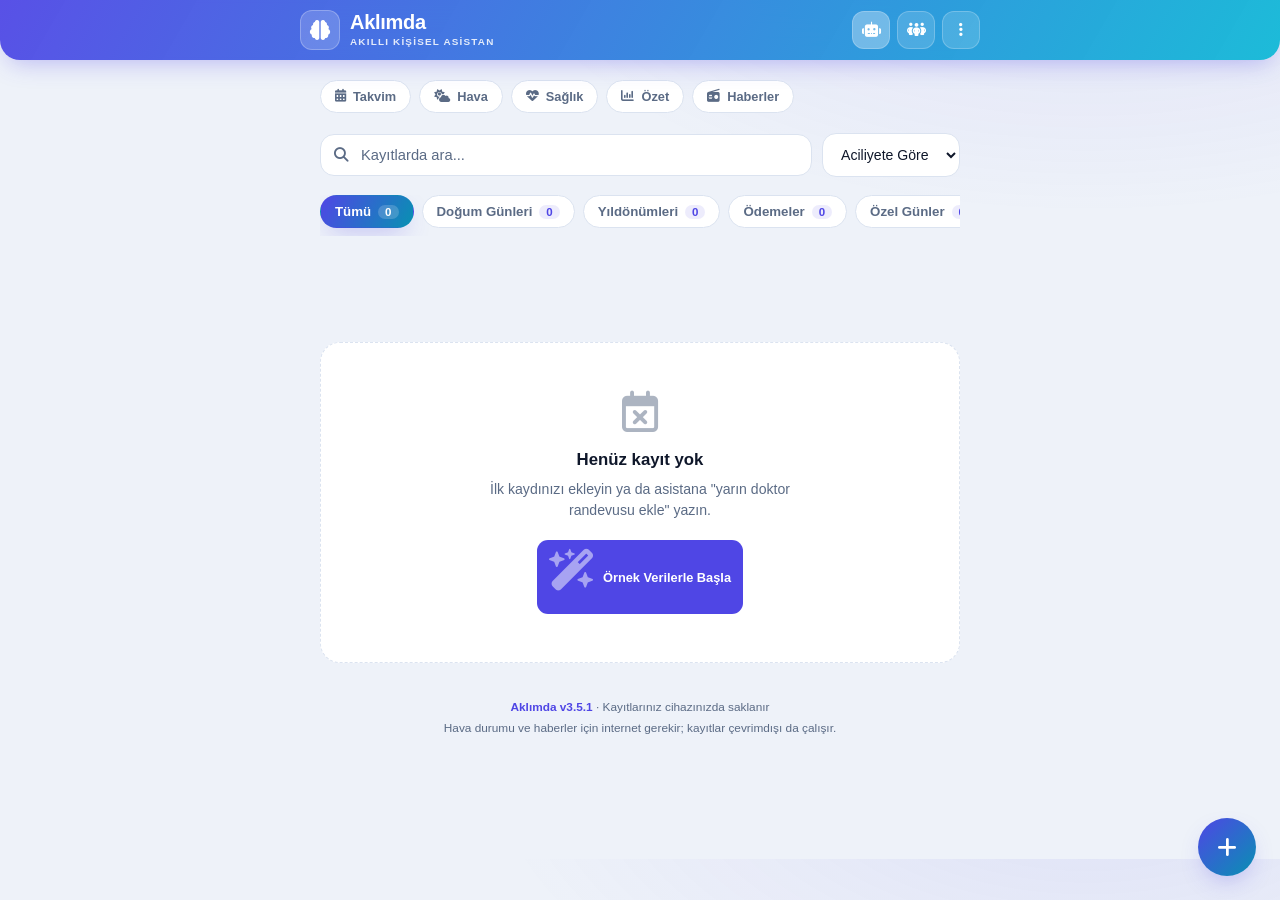
==== commit 1314532d: "Add files via upload" ====
--- a/index.html
+++ b/index.html
@@ -3,10 +3,26 @@
 <head>
     <meta charset="UTF-8">
     <meta name="viewport" content="width=device-width, initial-scale=1.0, viewport-fit=cover">
-    <title>Aklımda - Akıllı Kişisel Asistan (Sci-Fi Edition)</title>
-    <meta name="description" content="Aklımda - Doğum günleri, ödemeler, hava durumu, adım sayar ve akıllı asistan.">
-    <meta name="theme-color" content="#030712">
-    <meta name="color-scheme" content="dark">
+    <title>Aklımda - Akıllı Kişisel Asistan</title>
+    <meta name="description" content="Aklımda - Doğum günleri, ödemeler, hava durumu, adım sayar ve akıllı asistan. Hepsi tek uygulamada.">
+    <meta name="theme-color" content="#0b1120">
+    <meta name="color-scheme" content="dark light">
+    <meta name="mobile-web-app-capable" content="yes">
+    <meta name="apple-mobile-web-app-capable" content="yes">
+    <meta name="apple-mobile-web-app-status-bar-style" content="black-translucent">
+    <meta name="apple-mobile-web-app-title" content="Aklımda">
+    <script>
+        /* Tema titremesini önlemek için sayfa çizilmeden önce uygula */
+        (function () {
+            var t = 'dark';
+            try {
+                var saved = localStorage.getItem('aklimda_theme');
+                t = saved ? JSON.parse(saved) : (window.matchMedia('(prefers-color-scheme: light)').matches ? 'light' : 'dark');
+            } catch (e) { /* varsayılan koyu */ }
+            if (t !== 'light' && t !== 'dark') t = 'dark';
+            document.documentElement.dataset.theme = t;
+        })();
+    </script>
     <link rel="manifest" href="manifest.json">
     <link rel="icon" type="image/svg+xml" href="favicon.svg">
     <link rel="icon" type="image/png" sizes="32x32" href="favicon-32.png">
@@ -18,287 +34,290 @@
 
     <noscript>Bu uygulamanın çalışması için JavaScript gereklidir.</noscript>
 
-    <div class="dashboard-container">
-        <!-- ÜST HEADER / BRAND BAR -->
-        <header class="top-bar" id="appHeader">
+    <!-- ================= BAŞLIK ================= -->
+    <header class="app-header" id="appHeader">
+        <div class="header-inner">
             <div class="brand">
-                <i class="fa-solid fa-brain glow-icon"></i>
+                <div class="brand-icon"><i class="fa-solid fa-brain"></i></div>
                 <div class="brand-text">
-                    <h2>Apex Assistant</h2>
-                    <span class="tagline">Aklımda v3.5.1 AI Core</span>
-                </div>
-            </div>
-            <div class="top-actions">
-                <button class="icon-btn icon-btn-primary" id="assistantBtn" title="Asistanı Aç"><i class="fa-solid fa-robot"></i></button>
-                <button class="icon-btn" id="councilBtn" title="Karar Odası"><i class="fa-solid fa-people-group"></i></button>
-                <button class="icon-btn" id="calcBtn" title="Hesap Makinesi"><i class="fa-solid fa-calculator"></i></button>
-                <button class="icon-btn" id="settingsBtn" title="Ayarlar"><i class="fa-solid fa-sliders"></i></button>
-                <button class="icon-btn" id="themeToggle" title="Tema Değiştir" style="display:none;"></button>
-            </div>
-        </header>
-
-        <!-- PANELLER & SEÇENEKLER (PANELLERİ AÇIP KAPATAN BAR) -->
+                    <h1>Aklımda</h1>
+                    <span class="tagline">Akıllı Kişisel Asistan</span>
+                </div>
+            </div>
+            <div class="header-actions">
+                <button class="icon-btn icon-btn-primary" id="assistantBtn" title="Asistanı aç" aria-label="Asistanı aç"><i class="fa-solid fa-robot"></i></button>
+                <button class="icon-btn" id="councilBtn" title="Karar Odası" aria-label="Karar Odası"><i class="fa-solid fa-people-group"></i></button>
+                <button class="icon-btn" id="menuBtn" title="Menü" aria-label="Menü" aria-haspopup="menu" aria-expanded="false" aria-controls="headerMenu"><i class="fa-solid fa-ellipsis-vertical"></i></button>
+            </div>
+        </div>
+        <div class="header-menu" id="headerMenu" role="menu" hidden>
+            <button class="menu-item" id="calcBtn" role="menuitem"><i class="fa-solid fa-calculator"></i> Hesap makinesi</button>
+            <button class="menu-item" id="settingsBtn" role="menuitem"><i class="fa-solid fa-sliders"></i> Ayarlar ve yedek</button>
+            <button class="menu-item" id="themeToggle" role="menuitem"></button>
+        </div>
+    </header>
+
+    <!-- ================= ANA İÇERİK ================= -->
+    <main class="container">
+
+        <!-- Paneller: isteyince açılır -->
         <nav class="panel-bar" id="panelBar" aria-label="Paneller">
-            <button class="panel-chip active" data-panel="agenda" aria-pressed="true"><i class="fa-solid fa-calendar-days"></i> Takvim</button>
+            <button class="panel-chip" data-panel="agenda" aria-pressed="false"><i class="fa-solid fa-calendar-days"></i> Takvim</button>
             <button class="panel-chip" data-panel="wx" aria-pressed="false"><i class="fa-solid fa-cloud-sun"></i> Hava</button>
             <button class="panel-chip" data-panel="health" aria-pressed="false"><i class="fa-solid fa-heart-pulse"></i> Sağlık</button>
             <button class="panel-chip" data-panel="summary" aria-pressed="false"><i class="fa-solid fa-chart-column"></i> Özet</button>
             <button class="panel-chip" data-panel="news" aria-pressed="false"><i class="fa-solid fa-radio"></i> Haberler</button>
         </nav>
 
-        <!-- DİNAMİK AÇILAN PANELLER -->
-        <div class="panel" id="panel-agenda">
-            <section class="glass-widget agenda-card">
-                <div class="agenda-header">
-                    <h3 id="agendaMonthYear"><i class="fa-solid fa-calendar-days"></i> Takvim</h3>
-                    <div class="agenda-nav-btns">
-                        <button class="agenda-nav-btn" id="agendaPrev"><i class="fa-solid fa-chevron-left"></i></button>
-                        <button class="agenda-nav-btn agenda-today-btn" id="agendaToday">Bugün</button>
-                        <button class="agenda-nav-btn" id="agendaNext"><i class="fa-solid fa-chevron-right"></i></button>
-                    </div>
-                </div>
-                <div class="agenda-weekdays">
-                    <span>Pzt</span><span>Sal</span><span>Çar</span><span>Per</span><span>Cum</span><span>Cmt</span><span>Paz</span>
-                </div>
-                <div class="agenda-days-grid" id="agendaDaysGrid"></div>
-                <div class="agenda-events-panel">
-                    <div class="agenda-events-header">
-                        <span class="agenda-events-title" id="agendaSelectedTitle"></span>
-                        <button class="btn btn-edit btn-compact" id="agendaAddBtn"><i class="fa-solid fa-plus"></i> Bu Güne Ekle</button>
-                    </div>
-                    <div class="agenda-events-list" id="agendaEventsList"></div>
-                </div>
-            </section>
+        <div class="panel" id="panel-agenda" hidden>
+        <section class="agenda-card" aria-label="Takvim ve etkinlikler">
+            <div class="agenda-header">
+                <h3 id="agendaMonthYear"></h3>
+                <div class="agenda-nav-btns">
+                    <button class="agenda-nav-btn" id="agendaPrev" aria-label="Önceki ay"><i class="fa-solid fa-chevron-left"></i></button>
+                    <button class="agenda-nav-btn agenda-today-btn" id="agendaToday" aria-label="Bugüne git">Bugün</button>
+                    <button class="agenda-nav-btn" id="agendaNext" aria-label="Sonraki ay"><i class="fa-solid fa-chevron-right"></i></button>
+                </div>
+            </div>
+            <div class="agenda-weekdays" aria-hidden="true">
+                <span>Pzt</span><span>Sal</span><span>Çar</span><span>Per</span><span>Cum</span><span>Cmt</span><span>Paz</span>
+            </div>
+            <div class="agenda-days-grid" id="agendaDaysGrid"></div>
+            <div class="agenda-events-panel">
+                <div class="agenda-events-header">
+                    <span class="agenda-events-title" id="agendaSelectedTitle"></span>
+                    <button class="btn btn-edit btn-compact" id="agendaAddBtn"><i class="fa-solid fa-plus"></i> Bu Güne Ekle</button>
+                </div>
+                <div class="agenda-events-list" id="agendaEventsList"></div>
+            </div>
+        </section>
         </div>
 
         <div class="panel" id="panel-wx" hidden>
-            <section class="glass-widget wx-card">
-                <div id="wxBody"><p class="loading-line"><i class="fa-solid fa-spinner fa-spin"></i> Hava durumu yükleniyor...</p></div>
-            </section>
+        <section class="wx-card" aria-label="Hava durumu">
+            <div id="wxBody"><p class="loading-line"><i class="fa-solid fa-spinner fa-spin"></i> Hava durumu yükleniyor...</p></div>
+        </section>
         </div>
 
         <div class="panel" id="panel-health" hidden>
-            <section class="glass-widget health-card">
-                <svg width="0" height="0" aria-hidden="true"><defs>
-                    <linearGradient id="ringGrad" x1="0" y1="0" x2="1" y2="1">
-                        <stop offset="0" stop-color="#00f3ff"/><stop offset="1" stop-color="#0088ff"/>
-                    </linearGradient>
-                </defs></svg>
-                <div class="health-top">
-                    <div class="ring-wrap">
-                        <svg width="118" height="118" viewBox="0 0 110 110">
-                            <circle class="ring-bg" cx="55" cy="55" r="48"/>
-                            <circle class="ring-fill" id="ringFill" cx="55" cy="55" r="48" stroke-dasharray="301.6" stroke-dashoffset="301.6"/>
-                        </svg>
-                        <div class="ring-text"><span class="ring-steps" id="ringSteps">0</span><span class="ring-label" id="ringLabel">adım</span></div>
-                    </div>
-                    <div class="health-info">
-                        <h3><i class="fa-solid fa-heart-pulse"></i> Sağlık &amp; Adım Takibi</h3>
-                        <div class="health-params-grid">
-                            <div class="hp-group"><label for="hpGender">Cinsiyet</label><select id="hpGender"><option value="male">Erkek</option><option value="female">Kadın</option></select></div>
-                            <div class="hp-group"><label for="hpHeight">Boy (cm)</label><input type="number" id="hpHeight" min="100" max="250"></div>
-                            <div class="hp-group"><label for="hpWeight">Kilo (kg)</label><input type="number" id="hpWeight" min="30" max="300" step="0.1"></div>
-                            <div class="hp-group"><label for="hpAge">Yaş</label><input type="number" id="hpAge" min="5" max="120"></div>
+        <section class="health-card" aria-label="Sağlık ve adım takibi">
+            <svg width="0" height="0" aria-hidden="true" focusable="false"><defs>
+                <linearGradient id="ringGrad" x1="0" y1="0" x2="1" y2="1">
+                    <stop offset="0" stop-color="#6366f1"/><stop offset="1" stop-color="#06b6d4"/>
+                </linearGradient>
+            </defs></svg>
+            <div class="health-top">
+                <div class="ring-wrap">
+                    <svg width="118" height="118" viewBox="0 0 110 110" aria-hidden="true">
+                        <circle class="ring-bg" cx="55" cy="55" r="48"/>
+                        <circle class="ring-fill" id="ringFill" cx="55" cy="55" r="48" stroke-dasharray="301.6" stroke-dashoffset="301.6"/>
+                    </svg>
+                    <div class="ring-text"><span class="ring-steps" id="ringSteps">0</span><span class="ring-label" id="ringLabel">adım</span></div>
+                </div>
+                <div class="health-info">
+                    <h3><i class="fa-solid fa-heart-pulse" style="color:var(--accent);"></i> Sağlık &amp; Adım Takibi</h3>
+                    <div class="health-params-grid">
+                        <div class="hp-group">
+                            <label for="hpGender">Cinsiyet</label>
+                            <select id="hpGender">
+                                <option value="male">Erkek</option>
+                                <option value="female">Kadın</option>
+                            </select>
+                        </div>
+                        <div class="hp-group">
+                            <label for="hpHeight">Boy (cm)</label>
+                            <input type="number" id="hpHeight" min="100" max="250" inputmode="numeric">
+                        </div>
+                        <div class="hp-group">
+                            <label for="hpWeight">Kilo (kg)</label>
+                            <input type="number" id="hpWeight" min="30" max="300" step="0.1" inputmode="decimal">
+                        </div>
+                        <div class="hp-group">
+                            <label for="hpAge">Yaş</label>
+                            <input type="number" id="hpAge" min="5" max="120" inputmode="numeric">
                         </div>
                     </div>
                 </div>
-                <div class="health-metrics-row">
-                    <div class="hm-box"><span>Mesafe</span><strong id="resDistance">0,00 km</strong></div>
-                    <div class="hm-box"><span>Kalori</span><strong id="resCalories">0 kcal</strong></div>
-                    <div class="hm-box"><span>Aktivite</span><strong id="resLevel">Hareketsiz</strong></div>
-                </div>
-                <div class="health-actions">
-                    <button class="btn btn-success" id="stepsToggle"><i class="fa-solid fa-play"></i> Sayacı Başlat</button>
-                    <div class="steps-edit-box">
-                        <input type="number" class="form-control" id="stepsInput" placeholder="Manuel adım">
-                        <button class="btn" id="stepsSetBtn"><i class="fa-solid fa-check"></i></button>
-                    </div>
-                </div>
-                <div class="steps-week" id="stepsWeek"></div>
-                <p class="quote" id="dailyQuote"></p>
-            </section>
+            </div>
+
+            <div class="health-metrics-row">
+                <div class="hm-box"><span>Tahmini Mesafe</span><strong id="resDistance">0,00 km</strong></div>
+                <div class="hm-box"><span>Yakılan Kalori</span><strong id="resCalories">0 kcal</strong></div>
+                <div class="hm-box"><span>Aktivite Düzeyi</span><strong id="resLevel" class="level-text">Hareketsiz</strong></div>
+            </div>
+
+            <div class="health-actions">
+                <button class="btn btn-success" id="stepsToggle" aria-pressed="false"><i class="fa-solid fa-play"></i> Sayacı Başlat</button>
+                <div class="steps-edit-box">
+                    <input type="number" class="form-control" id="stepsInput" placeholder="Manuel adım gir" min="0" max="200000" inputmode="numeric" aria-label="Manuel adım sayısı">
+                    <button class="btn" id="stepsSetBtn" title="Adımı güncelle" aria-label="Adımı güncelle"><i class="fa-solid fa-check"></i></button>
+                </div>
+            </div>
+            <p class="steps-note">Sayaç yalnızca uygulama açık ve ekran uyanıkken sayar. Arka planda sayım yapılamaz; gerekirse adımı elle girebilirsiniz.</p>
+
+            <div class="steps-week" id="stepsWeek" aria-label="Son 7 günün adımları"></div>
+            <p class="quote" id="dailyQuote"></p>
+            <p class="health-disclaimer">Mesafe ve kalori değerleri tahminidir; tıbbi tavsiye yerine geçmez.</p>
+        </section>
         </div>
 
         <div class="panel" id="panel-summary" hidden>
-            <section class="stats-grid">
-                <div class="stat-card glass-widget"><span class="stat-icon c-accent"><i class="fa-solid fa-layer-group"></i></span><span class="num c-accent" id="statTotal">0</span><span class="label">Toplam Kayıt</span></div>
-                <div class="stat-card glass-widget"><span class="stat-icon c-danger"><i class="fa-solid fa-fire"></i></span><span class="num c-danger" id="statUrgent">0</span><span class="label">Yaklaşan (7 gün)</span></div>
-                <div class="stat-card glass-widget"><span class="stat-icon c-success"><i class="fa-solid fa-circle-check"></i></span><span class="num c-success" id="statDone">0</span><span class="label">Tamamlanan</span></div>
-                <div class="stat-card glass-widget"><span class="stat-icon c-warning"><i class="fa-solid fa-wallet"></i></span><span class="num c-warning" id="statPayments">₺0</span><span class="label">Ödemeler</span></div>
-            </section>
-            <section class="chart-card glass-widget">
-                <h3><i class="fa-solid fa-chart-column"></i> Önümüzdeki 6 Ay</h3>
-                <div class="chart" id="chartBars"></div>
-            </section>
+        <section class="stats-grid" aria-label="İstatistikler">
+            <div class="stat-card"><span class="stat-icon c-accent"><i class="fa-solid fa-layer-group"></i></span><span class="num c-accent" id="statTotal">0</span><span class="label">Toplam Kayıt</span></div>
+            <div class="stat-card"><span class="stat-icon c-danger"><i class="fa-solid fa-fire"></i></span><span class="num c-danger" id="statUrgent">0</span><span class="label">Yaklaşan (7 gün)</span></div>
+            <div class="stat-card"><span class="stat-icon c-success"><i class="fa-solid fa-circle-check"></i></span><span class="num c-success" id="statDone">0</span><span class="label">Tamamlanan</span></div>
+            <div class="stat-card"><span class="stat-icon c-warning"><i class="fa-solid fa-wallet"></i></span><span class="num c-warning" id="statPayments">₺0</span><span class="label">30 Gün İçinde Ödeme</span></div>
+        </section>
+
+        
+
+        <section class="chart-card" aria-label="Aylık dağılım">
+            <h3><i class="fa-solid fa-chart-column"></i> Önümüzdeki 6 Ay</h3>
+            <div class="chart" id="chartBars"></div>
+        </section>
         </div>
 
         <div class="panel" id="panel-news" hidden>
-            <div class="ticker glass-widget">
-                <span class="ticker-label"><i class="fa-solid fa-radio"></i> GÜNDEM</span>
-                <div class="ticker-viewport"><div class="ticker-track" id="tickerTrack"></div></div>
-            </div>
-        </div>
-
-        <!-- ANA MATRİS DÜZENİ (SCI-FI DASHBOARD GRID) -->
-        <main class="dashboard-grid">
-
-            <!-- SOL SÜTUN: SERVİSLER & FİLTRELER -->
-            <aside class="left-column">
-                <div class="glass-widget">
-                    <h3><i class="fa-solid fa-cubes"></i> KATEGORİLER</h3>
-                    <nav class="filter-bar vertical-filter" id="filterBar">
-                        <button class="filter-btn active" data-filter="all">Tümü <span class="chip-count">0</span></button>
-                        <button class="filter-btn" data-filter="dogum">Doğum Günleri <span class="chip-count">0</span></button>
-                        <button class="filter-btn" data-filter="yildonumu">Yıldönümleri <span class="chip-count">0</span></button>
-                        <button class="filter-btn" data-filter="odeme">Ödemeler <span class="chip-count">0</span></button>
-                        <button class="filter-btn" data-filter="ozel">Özel Günler <span class="chip-count">0</span></button>
-                    </nav>
-                </div>
-            </aside>
-
-            <!-- ORTA SÜTUN: AI CORE (YAPAY ZEKA ÇEKİRDEĞİ VİZÜALİZASYONU) -->
-            <section class="center-column">
-                <div class="ai-core-container">
-                    <div class="orb-ring"></div>
-                    <div class="ai-orb" id="centerOrb">
-                        <span>AI CORE</span>
-                    </div>
-                </div>
-                <div class="status-box">
-                    <p class="status-text">Apex is Listening...</p>
-                    <div class="voice-wave">
-                        <span></span><span></span><span></span><span></span><span></span>
-                    </div>
-                    <p class="command-hint">"Hey Apex, bana bugünkü görevlerimi söyle."</p>
-                </div>
-            </section>
-
-            <!-- SAĞ SÜTUN: ARAMA & LİSTELEME -->
-            <aside class="right-column">
-                <div class="glass-widget toolbar-widget">
-                    <h3><i class="fa-solid fa-magnifying-glass"></i> HIZLI ARAMA</h3>
-                    <div class="search-wrap">
-                        <input type="search" id="searchInput" class="search-input" placeholder="Kayıtlarda ara...">
-                    </div>
-                    <select id="sortSelect" class="sort-select">
-                        <option value="urgency">Aciliyete Göre</option>
-                        <option value="date">Tarihe Göre</option>
-                        <option value="name">İsme Göre</option>
-                    </select>
-                </div>
-            </aside>
-
-        </main>
-
-        <!-- LİSTE / ETKİNLİKLER BÖLÜMÜ -->
-        <section class="glass-widget main-events-section">
-            <h3><i class="fa-solid fa-list-check"></i> AKTİF KAYITLAR</h3>
-            <div class="event-list" id="eventList"></div>
-            <div class="empty-state" id="emptyState" style="display:none;">
-                <i class="fa-regular fa-calendar-xmark"></i>
-                <h3>Henüz kayıt yok</h3>
-                <p id="emptyText">İlk kaydınızı ekleyerek başlayın.</p>
-                <button class="btn btn-edit" id="sampleBtn"><i class="fa-solid fa-wand-magic-sparkles"></i> Örnek Verilerle Başla</button>
-            </div>
-        </section>
-
-        <!-- ALT BİLGİ -->
+        <div class="ticker" role="region" aria-label="Güncel haberler">
+            <span class="ticker-label"><i class="fa-solid fa-radio"></i> GÜNDEM</span>
+            <div class="ticker-viewport"><div class="ticker-track" id="tickerTrack"></div></div>
+        </div>
+        </div>
+
+        <!-- Arama & Sıralama -->
+        <div class="toolbar">
+            <div class="search-wrap">
+                <i class="fa-solid fa-magnifying-glass"></i>
+                <input type="search" id="searchInput" class="search-input" placeholder="Kayıtlarda ara..." aria-label="Kayıtlarda ara">
+            </div>
+            <select id="sortSelect" class="sort-select" aria-label="Sıralama">
+                <option value="urgency">Aciliyete Göre</option>
+                <option value="date">Tarihe Göre</option>
+                <option value="name">İsme Göre</option>
+            </select>
+        </div>
+
+                <!-- Filtreler -->
+        <nav class="filter-bar" id="filterBar" aria-label="Kategori filtreleri">
+            <button class="filter-btn active" data-filter="all" aria-pressed="true">Tümü <span class="chip-count">0</span></button>
+            <button class="filter-btn" data-filter="dogum" aria-pressed="false">Doğum Günleri <span class="chip-count">0</span></button>
+            <button class="filter-btn" data-filter="yildonumu" aria-pressed="false">Yıldönümleri <span class="chip-count">0</span></button>
+            <button class="filter-btn" data-filter="odeme" aria-pressed="false">Ödemeler <span class="chip-count">0</span></button>
+            <button class="filter-btn" data-filter="ozel" aria-pressed="false">Özel Günler <span class="chip-count">0</span></button>
+        </nav>
+
+        <!-- Liste -->
+        <section class="event-list" id="eventList" aria-live="polite"></section>
+
+        <!-- Boş Durum -->
+        <div class="empty-state" id="emptyState" style="display:none;">
+            <i class="fa-regular fa-calendar-xmark"></i>
+            <h3>Henüz kayıt yok</h3>
+            <p id="emptyText">İlk kaydınızı ekleyerek başlayın.</p>
+            <button class="btn btn-edit" id="sampleBtn" style="display:inline-flex;"><i class="fa-solid fa-wand-magic-sparkles"></i> Örnek Verilerle Başla</button>
+        </div>
+
         <footer class="app-footer">
-            <span class="version">Apex Assistant / Aklımda v3.5.1</span> · Sci-Fi Neon Dashboard Active
+            <span class="version">Aklımda v3.5.1</span> · Kayıtlarınız cihazınızda saklanır<br>
+            Hava durumu ve haberler için internet gerekir; kayıtlar çevrimdışı da çalışır.
         </footer>
-
-    </div>
-
-    <!-- YENİ KAYIT FAB BUTTON -->
-    <button class="fab" id="addBtn" title="Yeni Kayıt Ekle"><i class="fa-solid fa-plus"></i></button>
-
-    <!-- ASİSTAN MODALI / OVERLAY -->
+    </main>
+
+    <button class="fab" id="addBtn" aria-label="Yeni kayıt ekle"><i class="fa-solid fa-plus"></i></button>
+
+    <!-- ================= ASİSTAN PANELİ ================= -->
     <div class="chat-overlay" id="chatOverlay"></div>
-    <div class="chat-panel" role="dialog" aria-modal="true">
+    <div class="chat-panel" role="dialog" aria-modal="true" aria-label="Aklımda Asistan">
         <div class="chat-header">
             <div class="chat-avatar"><i class="fa-solid fa-robot"></i></div>
-            <div class="chat-title"><b>Apex AI Asistan</b><small id="chatAiStatus">çevrimiçi</small></div>
-            <button class="modal-close" id="chatVoice"><i class="fa-solid fa-volume-high"></i></button>
-            <button class="modal-close" id="chatSettings"><i class="fa-solid fa-gear"></i></button>
-            <button class="modal-close" id="chatClose"><i class="fa-solid fa-xmark"></i></button>
-        </div>
-        <div class="chat-body" id="chatBody"></div>
+            <div class="chat-title"><b>Aklımda Asistan</b><small id="chatAiStatus">çevrimiçi · yerel mod</small></div>
+            <button class="modal-close" id="chatVoice" title="Sesli yanıt" aria-label="Sesli yanıt" aria-pressed="true"><i class="fa-solid fa-volume-high"></i></button>
+            <button class="modal-close" id="chatSettings" title="Ayarlar" aria-label="Ayarlar"><i class="fa-solid fa-gear"></i></button>
+            <button class="modal-close" id="chatClose" title="Kapat" aria-label="Kapat"><i class="fa-solid fa-xmark"></i></button>
+        </div>
+        <div class="chat-body" id="chatBody" aria-live="polite"></div>
         <div class="chat-chips">
-            <button class="chat-chip" data-q="Hava durumu?">🌤️ Hava durumu</button>
-            <button class="chat-chip" data-q="Yaklaşan etkinlikler neler?">📅 Etkinlikler</button>
-            <button class="chat-chip" data-q="Kaç adım attım?">👟 Adım Sayısı</button>
+            <button class="chat-chip" data-q="Hava durumu?">🌤️ Hava durumu?</button>
+            <button class="chat-chip" data-q="Yaklaşan etkinlikler neler?">📅 Yaklaşan etkinlikler</button>
+            <button class="chat-chip" data-q="Kaç adım attım?">👟 Adımlarım &amp; Sağlık</button>
+            <button class="chat-chip" data-q="Haberlerde neler var?">📰 Haberler</button>
+            <button class="chat-chip" data-q="Motivasyon ver">💪 Motivasyon</button>
+            <button class="chat-chip" data-q="Bu hafta neler var?">📆 Bu hafta neler var?</button>
+            <button class="chat-chip" data-q="Bu ay ne kadar ödemem var?">💳 Bu ayki ödemeler</button>
         </div>
         <div class="chat-input">
-            <input type="text" id="chatInput" placeholder="Mesajınızı yazın..." autocomplete="off">
-            <button class="chat-attach" id="chatAttach"><i class="fa-solid fa-paperclip"></i></button>
-            <input type="file" id="chatFile" hidden accept=".csv,.tsv,.txt,.md,.json">
-            <button class="chat-mic" id="chatMic"><i class="fa-solid fa-microphone"></i></button>
-            <button class="chat-send" id="chatSend"><i class="fa-solid fa-paper-plane"></i></button>
+            <input type="text" id="chatInput" placeholder="Asistana yazın ya da mikrofona basıp konuşun" autocomplete="off" aria-label="Mesajınız">
+            <button class="chat-attach" id="chatAttach" aria-label="Dosya ekle" title="Dosya ekle (CSV, TXT, MD, JSON)"><i class="fa-solid fa-paperclip"></i></button>
+            <input type="file" id="chatFile" hidden accept=".csv,.tsv,.txt,.md,.json,text/plain,text/csv,application/json">
+            <button class="chat-mic" id="chatMic" aria-label="Sesle konuş" aria-pressed="false" title="Sesle konuş"><i class="fa-solid fa-microphone"></i></button>
+            <button class="chat-send" id="chatSend" aria-label="Gönder"><i class="fa-solid fa-paper-plane"></i></button>
         </div>
     </div>
 
-    <!-- KARAR ODASI MODALI -->
+    <!-- ================= KARAR ODASI ================= -->
     <div class="council-overlay" id="councilOverlay"></div>
-    <div class="council-panel" id="councilPanel" role="dialog" aria-modal="true">
+    <div class="council-panel" id="councilPanel" role="dialog" aria-modal="true" aria-label="Karar Odası">
         <div class="chat-header">
             <div class="chat-avatar"><i class="fa-solid fa-people-group"></i></div>
-            <div class="chat-title"><b>Karar Odası</b><small id="councilStatus">hazır</small></div>
-            <button class="modal-close" id="councilVoice"><i class="fa-solid fa-volume-xmark"></i></button>
-            <button class="modal-close" id="councilClose"><i class="fa-solid fa-xmark"></i></button>
-        </div>
+            <div class="chat-title"><b>Karar Odası</b><small id="councilStatus">ajanlar hazır</small></div>
+            <button class="modal-close" id="councilVoice" title="Sesli tartışma" aria-label="Sesli tartışma" aria-pressed="false"><i class="fa-solid fa-volume-xmark"></i></button>
+            <button class="modal-close" id="councilClose" title="Kapat" aria-label="Kapat"><i class="fa-solid fa-xmark"></i></button>
+        </div>
+
         <div class="council-body" id="councilBody">
             <section id="councilSetup">
-                <p class="council-hint">Önemli kararlarınızı farklı bakış açılarına sahip yapay zeka ajanları ile tartışın.</p>
-                <div class="form-group">
-                    <label for="councilTopic">Konu / Karar</label>
-                    <textarea class="form-control" id="councilTopic" maxlength="400" placeholder="Kira artışına itiraz etmeli miyim?"></textarea>
+                <p class="council-hint">Önemli bir kararı farklı bakış açılarına sahip ajanlarla tartışın. Tartışma bitince Hakem net bir karar verir.</p>
+                <div class="form-group">
+                    <label for="councilTopic">Konu / karar</label>
+                    <textarea class="form-control" id="councilTopic" maxlength="400" placeholder="Örn: Kira artışına itiraz etmeli miyim?"></textarea>
                 </div>
                 <div class="council-examples" id="councilExamples"></div>
-                <div class="council-label">Kurul Üyeleri</div>
+                <div class="council-label">Kurul üyeleri (2 - 5 kişi)</div>
                 <div class="agent-grid" id="agentGrid"></div>
                 <div class="form-group council-rounds">
-                    <label for="councilRounds">Tur Sayısı</label>
+                    <label for="councilRounds">Tur sayısı</label>
                     <select class="form-control" id="councilRounds">
-                        <option value="1">1 Tur</option>
-                        <option value="2" selected>2 Tur</option>
-                        <option value="3">3 Tur</option>
+                        <option value="1">1 tur (hızlı)</option>
+                        <option value="2" selected>2 tur</option>
+                        <option value="3">3 tur (ayrıntılı)</option>
                     </select>
                 </div>
                 <label class="switch-row" for="councilCtx">
-                    <span>Takvimi ve ödemeleri dahil et</span>
+                    <span>Takvimimi ve ödemelerimi bilsinler<small>Yaklaşan kayıtlarınızın başlıkları, tarihleri ve tutarları ajanlara gönderilir.</small></span>
                     <input type="checkbox" id="councilCtx">
                 </label>
                 <p class="council-note" id="councilNote"></p>
-                <button class="submit-btn" id="councilStart">Tartışmayı Başlat</button>
+                <button class="submit-btn" id="councilStart">Tartışmayı başlat</button>
                 <div id="councilHistory"></div>
             </section>
 
             <section id="councilRoom" hidden>
                 <div class="council-topic-bar" id="councilTopicBar"></div>
-                <div class="council-feed" id="councilFeed"></div>
+                <div class="council-feed" id="councilFeed" aria-live="polite"></div>
             </section>
         </div>
+
         <div class="council-footer" id="councilFooter" hidden>
             <div class="council-input-row">
-                <input type="text" id="councilInput" placeholder="Fikir veya bilgi ekleyin...">
-                <button class="chat-mic" id="councilMic"><i class="fa-solid fa-microphone"></i></button>
-                <button class="chat-send" id="councilSend"><i class="fa-solid fa-paper-plane"></i></button>
+                <input type="text" id="councilInput" placeholder="Söz alın: fikir ya da yeni bilgi ekleyin" autocomplete="off" aria-label="Kurula mesajınız">
+                <button class="chat-mic" id="councilMic" aria-label="Sesle söz al" aria-pressed="false" title="Sesle söz al"><i class="fa-solid fa-microphone"></i></button>
+                <button class="chat-send" id="councilSend" aria-label="Yeni tur başlat" title="Yeni tur"><i class="fa-solid fa-paper-plane"></i></button>
             </div>
             <div class="council-actions">
                 <button class="btn btn-confirm-yes" id="councilStop" hidden><i class="fa-solid fa-stop"></i> Durdur</button>
-                <button class="btn btn-edit" id="councilRetry" hidden><i class="fa-solid fa-rotate"></i> Yeniden Dene</button>
-                <button class="btn btn-success" id="councilJudge" hidden><i class="fa-solid fa-scale-balanced"></i> Karar Ver</button>
-                <button class="btn" id="councilNew"><i class="fa-solid fa-plus"></i> Yeni Konu</button>
+                <button class="btn btn-edit" id="councilRetry" hidden><i class="fa-solid fa-rotate"></i> Yeniden dene</button>
+                <button class="btn btn-success" id="councilJudge" hidden><i class="fa-solid fa-scale-balanced"></i> Karar ver</button>
+                <button class="btn" id="councilNew"><i class="fa-solid fa-plus"></i> Yeni konu</button>
             </div>
         </div>
     </div>
 
-    <!-- DİĞER MODALLAR (KAYIT, HEDİYE, ONAY, AYARLAR, HESAP MAKİNESİ) -->
-    <div class="modal" id="eventModal" role="dialog" aria-modal="true">
-        <div class="modal-content glass-widget">
+    <!-- ================= KAYIT MODALI ================= -->
+    <div class="modal" id="eventModal" role="dialog" aria-modal="true" aria-labelledby="modalTitle">
+        <div class="modal-content">
             <div class="modal-header">
                 <h3 id="modalTitle">Yeni Kayıt Ekle</h3>
-                <button class="modal-close" data-close><i class="fa-solid fa-xmark"></i></button>
+                <button class="modal-close" data-close aria-label="Kapat"><i class="fa-solid fa-xmark"></i></button>
             </div>
             <form id="eventForm" novalidate>
                 <input type="hidden" id="fieldId">
@@ -306,15 +325,15 @@
                     <label for="eventType">Kategori</label>
                     <select class="form-control" id="eventType">
                         <option value="dogum">🎂 Doğum Günü</option>
-                        <option value="yildonumu">💞 Evlilik / Yıldönümü</option>
+                        <option value="yildonumu">💞 Evlilik / Özel Yıldönümü</option>
                         <option value="odeme">💳 Ödeme / Fatura</option>
-                        <option value="ozel">⭐ Özel Gün</option>
+                        <option value="ozel">⭐ Özel Gün / Hatırlatıcı</option>
                     </select>
-                    <p class="form-hint"><span id="recurrenceHint">Her yıl tekrarlar</span></p>
-                </div>
-                <div class="form-group">
-                    <label for="eventTitle">Başlık</label>
-                    <input type="text" class="form-control" id="eventTitle" placeholder="Örn: Elektrik Faturası" maxlength="80" required>
+                    <p class="form-hint"><i class="fa-solid fa-repeat"></i> <span id="recurrenceHint">Her yıl tekrarlar</span></p>
+                </div>
+                <div class="form-group">
+                    <label for="eventTitle">Başlık / Kişi Adı / Açıklama</label>
+                    <input type="text" class="form-control" id="eventTitle" placeholder="Örn: Eşimin Doğum Günü veya Elektrik Faturası" maxlength="80" required>
                 </div>
                 <div class="form-group">
                     <label for="eventDate">Tarih</label>
@@ -322,22 +341,28 @@
                 </div>
                 <div class="form-group" id="amountGroup" style="display:none;">
                     <label for="eventAmount">Tutar (₺)</label>
-                    <input type="number" class="form-control" id="eventAmount" placeholder="450" min="0" step="0.01">
-                </div>
-                <div class="form-group">
-                    <label for="eventNotes">Not</label>
-                    <textarea class="form-control" id="eventNotes" maxlength="300"></textarea>
+                    <input type="number" class="form-control" id="eventAmount" placeholder="Örn: 450" min="0" step="0.01" inputmode="decimal">
+                </div>
+                <div class="form-group">
+                    <label for="eventNotes">Not (opsiyonel)</label>
+                    <textarea class="form-control" id="eventNotes" placeholder="Eklemek istedikleriniz..." maxlength="300"></textarea>
                 </div>
                 <div id="giftSection">
-                    <div class="form-divider">🎁 Hediye Detayları</div>
-                    <div class="form-group"><label for="giftRelation">Yakınlık</label><input type="text" class="form-control" id="giftRelation" placeholder="Eşim, Annem"></div>
-                    <div class="form-group"><label for="giftInterests">İlgi Alanları</label><input type="text" class="form-control" id="giftInterests" placeholder="Kahve, Kitap"></div>
+                    <div class="form-divider">🎁 Hediye Öneri Detayları</div>
                     <div class="form-group">
-                        <label for="giftBudget">Bütçe</label>
+                        <label for="giftRelation">Yakınlık / İlişki</label>
+                        <input type="text" class="form-control" id="giftRelation" placeholder="Örn: Eşim, Annem" maxlength="40">
+                    </div>
+                    <div class="form-group">
+                        <label for="giftInterests">İlgi Alanları &amp; Hobiler</label>
+                        <input type="text" class="form-control" id="giftInterests" placeholder="Örn: Kahve, kitap, seyahat" maxlength="120">
+                    </div>
+                    <div class="form-group">
+                        <label for="giftBudget">Bütçe Aralığı</label>
                         <select class="form-control" id="giftBudget">
-                            <option value="ekonomik">Ekonomik (0-500 TL)</option>
-                            <option value="orta" selected>Orta (500-2000 TL)</option>
-                            <option value="luks">Lüks (2000+ TL)</option>
+                            <option value="ekonomik">Ekonomik (0 - 500 ₺)</option>
+                            <option value="orta" selected>Orta (500 - 2.000 ₺)</option>
+                            <option value="luks">Lüks (2.000 ₺ üzeri)</option>
                         </select>
                     </div>
                 </div>
@@ -347,18 +372,20 @@
         </div>
     </div>
 
-    <div class="modal" id="giftModal" role="dialog" aria-modal="true">
-        <div class="modal-content glass-widget">
+    <!-- ================= HEDİYE MODALI ================= -->
+    <div class="modal" id="giftModal" role="dialog" aria-modal="true" aria-label="Hediye önerileri">
+        <div class="modal-content">
             <div class="modal-header">
                 <h3>🎁 Hediye Önerileri</h3>
-                <button class="modal-close" data-close><i class="fa-solid fa-xmark"></i></button>
+                <button class="modal-close" data-close aria-label="Kapat"><i class="fa-solid fa-xmark"></i></button>
             </div>
             <div id="giftModalContent"></div>
         </div>
     </div>
 
-    <div class="modal" id="confirmModal" role="alertdialog">
-        <div class="modal-content modal-narrow glass-widget">
+    <!-- ================= ONAY MODALI ================= -->
+    <div class="modal" id="confirmModal" role="alertdialog" aria-modal="true" aria-labelledby="confirmTitle" aria-describedby="confirmText">
+        <div class="modal-content modal-narrow">
             <div class="confirm-icon"><i class="fa-solid fa-triangle-exclamation"></i></div>
             <h3 id="confirmTitle" class="confirm-title">Emin misiniz?</h3>
             <p class="confirm-text" id="confirmText"></p>
@@ -369,160 +396,206 @@
         </div>
     </div>
 
-    <div class="modal" id="settingsModal" role="dialog">
-        <div class="modal-content modal-medium glass-widget">
+    <!-- ================= AYARLAR MODALI ================= -->
+    <div class="modal" id="settingsModal" role="dialog" aria-modal="true" aria-labelledby="settingsTitle">
+        <div class="modal-content modal-medium">
             <div class="modal-header">
-                <h3>Ayarlar</h3>
-                <button class="modal-close" data-close><i class="fa-solid fa-xmark"></i></button>
+                <h3 id="settingsTitle">Ayarlar</h3>
+                <button class="modal-close" data-close aria-label="Kapat"><i class="fa-solid fa-xmark"></i></button>
             </div>
             <div class="form-group">
                 <label for="setGoal">Günlük Adım Hedefi</label>
-                <input type="number" class="form-control" id="setGoal" min="1000" max="100000" step="500">
+                <input type="number" class="form-control" id="setGoal" min="1000" max="100000" step="500" inputmode="numeric">
             </div>
             <label class="switch-row" for="setNotify">
-                <span>Hatırlatmaları aç</span>
+                <span>Açılışta hatırlat<small>Bugün ve yarın için kaydınız varsa bildirim gösterir (uygulama açıldığında).</small></span>
                 <input type="checkbox" id="setNotify">
             </label>
-            <div class="form-divider">🤖 Yapay Zeka Ayarları</div>
+
+            <div class="form-divider">🤖 Yapay Zekâ</div>
             <div class="form-group">
-                <label for="setGeminiKey">Gemini API Anahtarı</label>
-                <input type="password" class="form-control" id="setGeminiKey" placeholder="AIza...">
+                <label for="setGeminiKey">Gemini API anahtarı</label>
+                <input type="password" class="form-control" id="setGeminiKey" placeholder="AIza..." autocomplete="off" spellcheck="false">
+                <p class="settings-note">Asistanın beyni ve gerçekçi insan sesi için. Anahtarı Google AI Studio'dan (aistudio.google.com/apikey) alabilirsiniz. Anahtarı yalnızca bu siteden çalışacak şekilde (HTTP yönlendiren kısıtı) sınırlamanız önerilir.</p>
             </div>
             <div class="form-group">
-                <label for="setAiProvider">Sağlayıcı</label>
+                <label for="setAiProvider">Asistanın beyni</label>
                 <select class="form-control" id="setAiProvider">
                     <option value="gemini">Gemini (Google)</option>
                     <option value="openai">OpenAI (GPT)</option>
-                    <option value="anthropic">Claude</option>
-                    <option value="off">Kapalı</option>
+                    <option value="anthropic">Claude (Anthropic)</option>
+                    <option value="off">Kapalı (yalnızca cihazdaki yerel mod)</option>
                 </select>
             </div>
             <div id="geminiFields">
                 <div class="form-group">
-                    <label for="setGeminiModel">Gemini Modeli</label>
-                    <input type="text" class="form-control" id="setGeminiModel">
+                    <label for="setGeminiModel">Gemini modeli</label>
+                    <input type="text" class="form-control" id="setGeminiModel" list="geminiModels" autocomplete="off" spellcheck="false">
+                    <datalist id="geminiModels"><option value="gemini-3.8-flash"><option value="gemini-3.8-flash-lite"><option value="gemini-3.7-flash"><option value="gemini-3.6-flash"><option value="gemini-flash-latest"><option value="gemini-flash-lite-latest"></datalist>
+                    <p class="settings-note">Google bir model için "yoğun" derse uygulama önce yeniden dener, sonra anahtarınıza açık başka bir modele kendiliğinden geçer. Kalıcı olarak başka model istersen buraya yaz.</p>
                 </div>
             </div>
             <div id="aiFields" style="display:none;">
-                <div class="form-group"><label for="setAiKey">API Key</label><input type="password" class="form-control" id="setAiKey"></div>
-                <div class="form-group"><label for="setAiModel">Model</label><input type="text" class="form-control" id="setAiModel"></div>
-            </div>
-            <button type="button" class="btn btn-block" id="aiTest">Bağlantıyı Test Et</button>
-            <p class="diag" id="aiTestResult"></p>
-            <div class="form-divider">🎙️ Ses Motoru</div>
-            <label class="switch-row" for="setVoiceReply"><span>Sesli Yanıt</span><input type="checkbox" id="setVoiceReply"></label>
-            <label class="switch-row" for="setVoiceAlways"><span>Her Zaman Sesli Oku</span><input type="checkbox" id="setVoiceAlways"></label>
+                <div class="form-group">
+                    <label for="setAiKey">API Anahtarı</label>
+                    <input type="password" class="form-control" id="setAiKey" placeholder="sk-..." autocomplete="off" spellcheck="false">
+                </div>
+                <div class="form-group">
+                    <label for="setAiModel">Model</label>
+                    <input type="text" class="form-control" id="setAiModel" autocomplete="off" spellcheck="false">
+                </div>
+            </div>
+            <button type="button" class="btn btn-block" id="aiTest"><i class="fa-solid fa-plug"></i> Bağlantıyı test et</button>
+            <p class="diag" id="aiTestResult" role="status"></p>
+            <p class="settings-note">Yapay zekâ açıkken sorularınız ve asistanın okuduğu kayıtlar seçtiğiniz sağlayıcıya gönderilir; asistan kayıt ekleyip düzenleyebilir (silme için her zaman onayınız istenir). Anahtarlar yalnızca bu tarayıcıda saklanır ve yedeğe yazılmaz. Kullanım, sağlayıcının kota ve fiyatlandırmasına tabidir. "Kapalı" iken ya da anahtar girilmediyse hiçbir veri gönderilmez.</p>
+
+            <div class="form-divider">🎙️ Sesli Asistan</div>
+            <label class="switch-row" for="setVoiceReply">
+                <span>Sesli yanıt<small>Mikrofonla sorduğunuzda asistan yanıtı yüksek sesle okur.</small></span>
+                <input type="checkbox" id="setVoiceReply">
+            </label>
+            <label class="switch-row" for="setVoiceAlways">
+                <span>Yazarak sorsam da sesli oku<small>Her yanıt seslendirilir.</small></span>
+                <input type="checkbox" id="setVoiceAlways">
+            </label>
             <div class="form-group">
-                <label for="setVoiceEngine">Motor</label>
+                <label for="setVoiceEngine">Ses motoru</label>
                 <select class="form-control" id="setVoiceEngine">
-                    <option value="gemini">Gemini Neural Voice</option>
-                    <option value="device">Cihaz Sesi</option>
+                    <option value="gemini">Gemini · gerçekçi insan sesi (Gemini anahtarı gerekir)</option>
+                    <option value="device">Cihaz sesi (anahtarsız, daha robotik)</option>
                 </select>
             </div>
             <div class="form-group">
-                <label for="setTtsVoice">Ses Tipi</label>
+                <label for="setTtsVoice">Ses</label>
                 <select class="form-control" id="setTtsVoice">
-                    <option value="Sulafat">Sulafat (Sıcak)</option>
-                    <option value="Kore">Kore (Net)</option>
-                    <option value="Puck">Puck (Neşeli)</option>
+                    <option value="Sulafat">Sulafat · sıcak</option>
+                    <option value="Kore">Kore · kararlı</option>
+                    <option value="Aoede">Aoede · rahat</option>
+                    <option value="Achird">Achird · arkadaşça</option>
+                    <option value="Vindemiatrix">Vindemiatrix · nazik</option>
+                    <option value="Callirrhoe">Callirrhoe · sakin</option>
+                    <option value="Zephyr">Zephyr · parlak</option>
+                    <option value="Leda">Leda · genç</option>
+                    <option value="Puck">Puck · neşeli</option>
+                    <option value="Charon">Charon · bilgilendirici</option>
+                    <option value="Orus">Orus · kararlı</option>
+                    <option value="Algieba">Algieba · pürüzsüz</option>
+                    <option value="Fenrir">Fenrir · heyecanlı</option>
                 </select>
             </div>
-            <div class="form-group"><label for="setTtsModel">TTS Modeli</label><select class="form-control" id="setTtsModel"><option value="gemini-3.8-flash-tts">Flash TTS</option></select></div>
-            <button type="button" class="btn btn-block" id="ttsTest">Sesi Dene</button>
-            <p class="diag" id="ttsStatus"></p>
+            <div class="form-group">
+                <label for="setTtsModel">Ses kalitesi</label>
+                <select class="form-control" id="setTtsModel">
+                    <option value="gemini-3.8-flash-tts">En gerçekçi (Flash)</option>
+                    <option value="gemini-3.8-flash-lite-tts">Daha hızlı (Flash-Lite)</option>
+                </select>
+            </div>
+            <button type="button" class="btn btn-block" id="ttsTest"><i class="fa-solid fa-volume-high"></i> Sesi dene</button>
+            <p class="diag" id="ttsStatus" role="status"></p>
+            <p class="settings-note">Gemini sesi seçiliyken seslendirilecek yanıt metinleri Google'a gönderilir. Mikrofonla konuşmanın tanınması ise tarayıcınızın kendi servisiyle yapılır (Chrome'da ses Google'a gönderilir). Gemini sesi alınamazsa cihaz sesi devreye girer.</p>
+
             <button class="submit-btn" id="saveSettings">Kaydet</button>
-            <div class="form-divider">🧠 Kişisel Bellek</div>
-            <label class="switch-row" for="memToggle"><span>Belleği Kullan</span><input type="checkbox" id="memToggle"></label>
+
+            <div class="form-divider">🧠 Kişisel bellek</div>
+            <label class="switch-row" for="memToggle">
+                <span>Belleği kullan<small>Asistan kaydettiğiniz tercihleri ve devam eden işleri bilir. Cihazda saklanır; sağlık, din, siyaset, kimlik, kart ve parola gibi hassas bilgiler alınmaz.</small></span>
+                <input type="checkbox" id="memToggle">
+            </label>
             <div class="mem-list" id="memList"></div>
             <div class="mem-add">
-                <input type="text" class="form-control" id="memInput" placeholder="Not ekle...">
-                <button type="button" class="btn" id="memAdd"><i class="fa-solid fa-plus"></i></button>
-            </div>
-            <p class="diag" id="memStatus"></p>
-            <div class="form-divider">💾 Veri Yönetimi</div>
+                <input type="text" class="form-control" id="memInput" placeholder="Örn: Kahveyi sade içerim" maxlength="200" autocomplete="off">
+                <button type="button" class="btn" id="memAdd" aria-label="Belleğe ekle"><i class="fa-solid fa-plus"></i></button>
+            </div>
+            <p class="diag" id="memStatus" role="status"></p>
+
+            <div class="form-divider">💾 Yedek &amp; Veri</div>
             <div class="settings-actions">
                 <button class="btn" id="exportBtn"><i class="fa-solid fa-download"></i> Dışa Aktar</button>
                 <button class="btn" id="importBtn"><i class="fa-solid fa-upload"></i> İçe Aktar</button>
             </div>
-            <input type="file" id="importFile" accept=".json" hidden>
-            <button class="btn btn-ghost-danger btn-block" id="resetBtn">Sıfırla</button>
+            <input type="file" id="importFile" accept=".json,application/json" hidden>
+            <button class="btn btn-ghost-danger btn-block" id="resetBtn"><i class="fa-solid fa-trash-can"></i> Tüm Verileri Sıfırla</button>
             <p class="settings-note" id="kbInfo"></p>
             <p class="settings-note" id="versionInfo"></p>
         </div>
     </div>
 
-    <!-- HESAP MAKİNESİ MODALI -->
-    <div class="hm-overlay" id="hm-overlay">
-        <div class="hm-app glass-widget" id="hm-app">
+    <!-- ================= HESAP MAKİNESİ ================= -->
+    <div class="hm-overlay" id="hm-overlay" role="dialog" aria-modal="true" aria-label="Hesap Makinesi">
+        <div class="hm-app" id="hm-app">
             <div class="hm-header">
-                <h3><i class="fa-solid fa-calculator"></i> Hesap Makinesi</h3>
-                <button class="hm-close" id="hm-close"><i class="fa-solid fa-xmark"></i></button>
-            </div>
-            <div class="hm-tabs">
-                <button class="hm-tab hm-active" data-tab="basic">Temel</button>
-                <button class="hm-tab" data-tab="sci">Bilimsel</button>
-            </div>
-            <output id="hm-display" class="hm-display">0</output>
+                <h3><i class="fa-solid fa-calculator" style="color:var(--accent);"></i> Hesap Makinesi</h3>
+                <button class="hm-close" id="hm-close" aria-label="Kapat"><i class="fa-solid fa-xmark"></i></button>
+            </div>
+            <div class="hm-tabs" role="tablist">
+                <button class="hm-tab hm-active" data-tab="basic" role="tab" aria-selected="true">Temel</button>
+                <button class="hm-tab" data-tab="sci" role="tab" aria-selected="false">Bilimsel</button>
+            </div>
+            <output id="hm-display" class="hm-display" aria-live="polite" aria-atomic="true">0</output>
+
             <div class="hm-grid" id="hm-grid-basic">
                 <button class="hm-btn hm-fn" data-action="clear">C</button>
-                <button class="hm-btn hm-fn" data-action="delete">⌫</button>
-                <button class="hm-btn hm-op" data-value="%">mod</button>
-                <button class="hm-btn hm-op" data-value="/">÷</button>
+                <button class="hm-btn hm-fn" data-action="delete" aria-label="Sil">⌫</button>
+                <button class="hm-btn hm-op" data-value="%" aria-label="Mod (kalan)">mod</button>
+                <button class="hm-btn hm-op" data-value="/" aria-label="Böl">÷</button>
                 <button class="hm-btn" data-value="7">7</button>
                 <button class="hm-btn" data-value="8">8</button>
                 <button class="hm-btn" data-value="9">9</button>
-                <button class="hm-btn hm-op" data-value="*">×</button>
+                <button class="hm-btn hm-op" data-value="*" aria-label="Çarp">×</button>
                 <button class="hm-btn" data-value="4">4</button>
                 <button class="hm-btn" data-value="5">5</button>
                 <button class="hm-btn" data-value="6">6</button>
-                <button class="hm-btn hm-op" data-value="-">−</button>
+                <button class="hm-btn hm-op" data-value="-" aria-label="Çıkar">−</button>
                 <button class="hm-btn" data-value="1">1</button>
                 <button class="hm-btn" data-value="2">2</button>
                 <button class="hm-btn" data-value="3">3</button>
-                <button class="hm-btn hm-op" data-value="+">+</button>
+                <button class="hm-btn hm-op" data-value="+" aria-label="Topla">+</button>
                 <button class="hm-btn hm-zero" data-value="0">0</button>
-                <button class="hm-btn" data-value=".">,</button>
-                <button class="hm-btn hm-eq" data-action="equals">=</button>
-            </div>
+                <button class="hm-btn" data-value="." aria-label="Virgül">,</button>
+                <button class="hm-btn hm-eq" data-action="equals" aria-label="Eşittir">=</button>
+            </div>
+
             <div class="hm-grid hm-sci" id="hm-grid-sci" hidden>
                 <button class="hm-btn hm-sci-btn" data-action="clear">C</button>
-                <button class="hm-btn hm-sci-btn" data-action="delete">⌫</button>
+                <button class="hm-btn hm-sci-btn" data-action="delete" aria-label="Sil">⌫</button>
                 <button class="hm-btn hm-sci-btn" data-value="(">(</button>
                 <button class="hm-btn hm-sci-btn" data-value=")">)</button>
-                <button class="hm-btn hm-sci-btn" data-value="/">÷</button>
+                <button class="hm-btn hm-sci-btn" data-value="/" aria-label="Böl">÷</button>
                 <button class="hm-btn hm-sci-btn" data-fn="sin">sin</button>
                 <button class="hm-btn hm-sci-btn" data-fn="cos">cos</button>
                 <button class="hm-btn hm-sci-btn" data-fn="tan">tan</button>
-                <button class="hm-btn hm-sci-btn" data-value="^">xʸ</button>
-                <button class="hm-btn hm-sci-btn" data-value="*">×</button>
-                <button class="hm-btn hm-sci-btn" data-fn="sqrt">√</button>
-                <button class="hm-btn hm-sci-btn" data-fn="sq">x²</button>
+                <button class="hm-btn hm-sci-btn" data-value="^" aria-label="Üs">xʸ</button>
+                <button class="hm-btn hm-sci-btn" data-value="*" aria-label="Çarp">×</button>
+                <button class="hm-btn hm-sci-btn" data-fn="sqrt" aria-label="Karekök">√</button>
+                <button class="hm-btn hm-sci-btn" data-fn="sq" aria-label="Kare">x²</button>
                 <button class="hm-btn hm-sci-btn" data-fn="log">log</button>
                 <button class="hm-btn hm-sci-btn" data-fn="ln">ln</button>
-                <button class="hm-btn hm-sci-btn" data-value="-">−</button>
+                <button class="hm-btn hm-sci-btn" data-value="-" aria-label="Çıkar">−</button>
                 <button class="hm-btn hm-sci-btn" data-value="7">7</button>
                 <button class="hm-btn hm-sci-btn" data-value="8">8</button>
                 <button class="hm-btn hm-sci-btn" data-value="9">9</button>
-                <button class="hm-btn hm-sci-btn" data-const="pi">π</button>
-                <button class="hm-btn hm-sci-btn" data-value="+">+</button>
+                <button class="hm-btn hm-sci-btn" data-const="pi" aria-label="Pi">π</button>
+                <button class="hm-btn hm-sci-btn" data-value="+" aria-label="Topla">+</button>
                 <button class="hm-btn hm-sci-btn" data-value="4">4</button>
                 <button class="hm-btn hm-sci-btn" data-value="5">5</button>
                 <button class="hm-btn hm-sci-btn" data-value="6">6</button>
-                <button class="hm-btn hm-sci-btn" data-const="e">e</button>
-                <button class="hm-btn hm-sci-btn" data-value="%">mod</button>
+                <button class="hm-btn hm-sci-btn" data-const="e" aria-label="Euler sayısı">e</button>
+                <button class="hm-btn hm-sci-btn" data-value="%" aria-label="Mod (kalan)">mod</button>
                 <button class="hm-btn hm-sci-btn" data-value="1">1</button>
                 <button class="hm-btn hm-sci-btn" data-value="2">2</button>
                 <button class="hm-btn hm-sci-btn" data-value="3">3</button>
-                <button class="hm-btn hm-sci-btn" data-fn="fact">n!</button>
-                <button class="hm-btn hm-sci-btn hm-eq" data-action="equals">=</button>
+                <button class="hm-btn hm-sci-btn" data-fn="fact" aria-label="Faktöriyel">n!</button>
+                <button class="hm-btn hm-sci-btn hm-eq hm-eq-tall" data-action="equals" aria-label="Eşittir">=</button>
                 <button class="hm-btn hm-sci-btn hm-span2" data-value="0">0</button>
-                <button class="hm-btn hm-sci-btn" data-value=".">,</button>
-                <button class="hm-btn hm-sci-btn" data-action="neg">±</button>
-            </div>
+                <button class="hm-btn hm-sci-btn" data-value="." aria-label="Virgül">,</button>
+                <button class="hm-btn hm-sci-btn" data-action="neg" aria-label="Eksi artı">±</button>
+            </div>
+
+            <p class="hm-hint">Klavye: 0-9, + − × ÷, Enter, Backspace, Esc · Açılar radyan cinsindendir</p>
         </div>
     </div>
 
-    <div class="toast-container" id="toastContainer"></div>
+    <div class="toast-container" id="toastContainer" aria-live="polite"></div>
 
     <script src="calculator.js?v=3.5.1"></script>
     <script src="kb.js?v=3.5.1"></script>
--- a/style.css
+++ b/style.css
@@ -1,361 +1,1071 @@
 /* ============================================================
-   APEX ASSISTANT / AKLIMDA v3.5.1 - SCI-FI NEON GLASS THEME
+   AKLIMDA - Kişisel Asistan | Design System v2.0
+   Tema: CSS Custom Properties ile Dark/Light desteği
    ============================================================ */
 
-:root {
-  --bg-dark: #030712;
-  --glass-bg: rgba(11, 25, 48, 0.65);
-  --glass-border: rgba(0, 243, 255, 0.3);
-  --cyan-glow: #00f3ff;
-  --blue-glow: #0088ff;
-  --text-light: #e0f7fc;
-  --text-dim: #8aabcc;
-  --accent: #00f3ff;
-  --accent-hover: #00c4d4;
-  --danger: #ef4444;
-  --success: #10b981;
-  --warning: #f59e0b;
-}
-
-* {
-  box-sizing: border-box;
-  margin: 0;
-  padding: 0;
-  font-family: -apple-system, BlinkMacSystemFont, "Segoe UI", Roboto, sans-serif;
-}
+/* ---------- Tema Değişkenleri ---------- */
+:root, [data-theme="dark"] {
+    --bg: #0b1120;
+    --bg-soft: #0f172a;
+    --card: #16213a;
+    --card-hover: #1c2a4a;
+    --accent: #6366f1;
+    --accent-2: #06b6d4;
+    --accent-soft: rgba(99, 102, 241, 0.15);
+    --text: #f1f5f9;
+    --muted: #8ea0bc;
+    --border: #243352;
+    --danger: #ef4444;
+    --warning: #f59e0b;
+    --success: #10b981;
+    --shadow: 0 12px 32px -8px rgba(2, 6, 23, 0.6);
+    --shadow-accent: 0 10px 25px -5px rgba(99, 102, 241, 0.45);
+    --glass: rgba(15, 23, 42, 0.75);
+    --overlay: rgba(4, 8, 20, 0.7);
+    --input-bg: #0b1428;
+}
+
+[data-theme="light"] {
+    --bg: #eef2f9;
+    --bg-soft: #ffffff;
+    --card: #ffffff;
+    --card-hover: #f4f7fd;
+    --accent: #4f46e5;
+    --accent-2: #0891b2;
+    --accent-soft: rgba(79, 70, 229, 0.1);
+    --text: #0f172a;
+    --muted: #5b6b85;
+    --border: #dbe3f0;
+    --danger: #dc2626;
+    --warning: #d97706;
+    --success: #059669;
+    --shadow: 0 12px 32px -12px rgba(15, 23, 42, 0.18);
+    --shadow-accent: 0 10px 25px -8px rgba(79, 70, 229, 0.35);
+    --glass: rgba(255, 255, 255, 0.8);
+    --overlay: rgba(15, 23, 42, 0.45);
+    --input-bg: #f4f7fd;
+}
+
+/* ---------- Reset & Base ---------- */
+*, *::before, *::after { box-sizing: border-box; margin: 0; padding: 0; }
+
+html { scroll-behavior: smooth; }
 
 body {
-  background: var(--bg-dark);
-  color: var(--text-light);
-  min-height: 100vh;
-  overflow-x: hidden;
-  background-image: 
-    radial-gradient(circle at 50% 20%, rgba(0, 136, 255, 0.25) 0%, transparent 60%),
-    radial-gradient(circle at 10% 80%, rgba(0, 243, 255, 0.12) 0%, transparent 50%);
-}
-
-.dashboard-container {
-  max-width: 1200px;
-  margin: 0 auto;
-  padding: 16px;
-  display: flex;
-  flex-direction: column;
-  gap: 16px;
-}
-
-/* ÜST BAR */
-.top-bar {
-  display: flex;
-  justify-content: space-between;
-  align-items: center;
-  padding: 12px 20px;
-  background: var(--glass-bg);
-  backdrop-filter: blur(16px);
-  -webkit-backdrop-filter: blur(16px);
-  border: 1px solid var(--glass-border);
-  border-radius: 16px;
-  box-shadow: 0 0 15px rgba(0, 243, 255, 0.15);
-}
-
-.brand {
-  display: flex;
-  align-items: center;
-  gap: 12px;
-}
-
-.brand-text h2 {
-  font-size: 1.2rem;
-  color: var(--cyan-glow);
-  letter-spacing: 1px;
-}
-
-.brand-text .tagline {
-  font-size: 0.75rem;
-  color: var(--text-dim);
-}
-
-.glow-icon {
-  font-size: 1.6rem;
-  color: var(--cyan-glow);
-  text-shadow: 0 0 10px var(--cyan-glow);
-}
-
-.top-actions {
-  display: flex;
-  gap: 8px;
-}
-
-/* CAM PANEL (GLASSMORPHISM) WIDGET'LARI */
-.glass-widget {
-  background: var(--glass-bg);
-  backdrop-filter: blur(16px);
-  -webkit-backdrop-filter: blur(16px);
-  border: 1px solid var(--glass-border);
-  border-radius: 18px;
-  padding: 16px;
-  box-shadow: inset 0 0 15px rgba(0, 243, 255, 0.05), 0 8px 32px 0 rgba(0, 0, 0, 0.37);
-  transition: all 0.3s ease;
-}
-
-.glass-widget:hover {
-  border-color: var(--cyan-glow);
-  box-shadow: 0 0 20px rgba(0, 243, 255, 0.2);
-}
-
-.glass-widget h3 {
-  font-size: 0.85rem;
-  color: var(--cyan-glow);
-  text-transform: uppercase;
-  letter-spacing: 1px;
-  margin-bottom: 12px;
-  display: flex;
-  align-items: center;
-  gap: 8px;
-}
-
-/* DÜZEN IZGARASI */
-.dashboard-grid {
-  display: grid;
-  grid-template-columns: 1fr 1.2fr 1fr;
-  gap: 16px;
-}
-
-@media (max-width: 850px) {
-  .dashboard-grid {
-    grid-template-columns: 1fr;
-  }
-}
-
-/* ORTA AI CORE ANIMASYONU */
-.center-column {
-  display: flex;
-  flex-direction: column;
-  align-items: center;
-  justify-content: center;
-  padding: 20px 0;
-}
-
-.ai-core-container {
-  position: relative;
-  width: 160px;
-  height: 160px;
-  display: flex;
-  align-items: center;
-  justify-content: center;
-}
-
-.ai-orb {
-  width: 110px;
-  height: 110px;
-  border-radius: 50%;
-  background: radial-gradient(circle, var(--cyan-glow) 0%, var(--blue-glow) 60%, transparent 100%);
-  box-shadow: 0 0 35px var(--cyan-glow), inset 0 0 20px #fff;
-  display: flex;
-  align-items: center;
-  justify-content: center;
-  font-weight: 800;
-  font-size: 0.9rem;
-  color: #030712;
-  animation: pulseOrb 3s infinite alternate ease-in-out;
-}
-
-.orb-ring {
-  position: absolute;
-  width: 100%;
-  height: 100%;
-  border: 2px dashed var(--cyan-glow);
-  border-radius: 50%;
-  animation: rotateRing 10s linear infinite;
-}
-
-@keyframes pulseOrb {
-  0% { transform: scale(0.95); box-shadow: 0 0 20px var(--blue-glow); }
-  100% { transform: scale(1.05); box-shadow: 0 0 45px var(--cyan-glow); }
-}
-
-@keyframes rotateRing {
-  100% { transform: rotate(360deg); }
-}
-
-.voice-wave {
-  display: flex;
-  gap: 4px;
-  justify-content: center;
-  align-items: center;
-  height: 18px;
-  margin: 10px 0;
-}
-
-.voice-wave span {
-  width: 3px;
-  height: 100%;
-  background: var(--cyan-glow);
-  border-radius: 3px;
-  animation: wave 1s infinite ease-in-out;
-}
-
-.voice-wave span:nth-child(2) { animation-delay: 0.2s; }
-.voice-wave span:nth-child(3) { animation-delay: 0.4s; }
-.voice-wave span:nth-child(4) { animation-delay: 0.6s; }
-
-@keyframes wave {
-  0%, 100% { transform: scaleY(0.3); }
-  50% { transform: scaleY(1); }
-}
-
-.status-box { text-align: center; }
-.status-text { font-size: 0.85rem; color: var(--text-dim); }
-.command-hint { font-size: 0.75rem; font-style: italic; color: var(--cyan-glow); margin-top: 6px; }
-
-/* MENÜLER VE BUTONLAR */
-.panel-bar {
-  display: flex;
-  gap: 10px;
-  overflow-x: auto;
-  padding-bottom: 4px;
-}
-
+    font-family: -apple-system, BlinkMacSystemFont, "Segoe UI", Roboto, "Helvetica Neue", Arial, sans-serif;
+    background:
+        radial-gradient(1000px 500px at 85% -10%, var(--accent-soft), transparent 60%),
+        var(--bg);
+    color: var(--text);
+    line-height: 1.55;
+    padding-bottom: 100px;
+    transition: background 0.35s ease, color 0.35s ease;
+}
+
+/* İnce, tematik scrollbar */
+::-webkit-scrollbar { width: 9px; height: 9px; }
+::-webkit-scrollbar-track { background: transparent; }
+::-webkit-scrollbar-thumb { background: var(--border); border-radius: 8px; }
+::-webkit-scrollbar-thumb:hover { background: var(--muted); }
+
+button { font-family: inherit; cursor: pointer; }
+input, select, textarea { font-family: inherit; }
+
+:focus-visible {
+    outline: 2px solid var(--accent-2);
+    outline-offset: 2px;
+    border-radius: 6px;
+}
+
+noscript {
+    display: block; text-align: center; padding: 24px; color: var(--danger);
+}
+
+/* ---------- Header (Glassmorphism) ---------- */
+.app-header {
+    position: sticky; top: 0; z-index: 100;
+    background: linear-gradient(120deg, rgba(79,70,229,0.94), rgba(6,182,212,0.9));
+    -webkit-backdrop-filter: blur(14px);
+    backdrop-filter: blur(14px);
+    padding: 10px 14px;
+    border-bottom-left-radius: 20px;
+    border-bottom-right-radius: 20px;
+    box-shadow: var(--shadow-accent);
+    transition: transform 0.28s ease;
+}
+.app-header.hide { transform: translateY(-115%); }
+
+.header-inner {
+    max-width: 680px; margin: 0 auto;
+    display: flex; justify-content: space-between; align-items: center; gap: 12px;
+}
+
+.brand { display: flex; align-items: center; gap: 10px; min-width: 0; }
+
+.brand-icon {
+    width: 40px; height: 40px; border-radius: 12px; flex-shrink: 0;
+    background: rgba(255, 255, 255, 0.18);
+    border: 1px solid rgba(255, 255, 255, 0.25);
+    display: flex; align-items: center; justify-content: center;
+    font-size: 1.25rem; color: #fff;
+}
+
+.brand h1 { font-size: 1.25rem; line-height: 1.15; font-weight: 800; color: #fff; letter-spacing: -0.3px; }
+
+.brand-text { min-width: 0; }
+.brand .tagline {
+    display: block; white-space: nowrap; overflow: hidden; text-overflow: ellipsis;
+    font-size: 0.62rem; color: rgba(255, 255, 255, 0.85);
+    text-transform: uppercase; letter-spacing: 1.2px; font-weight: 600;
+}
+
+.header-actions { display: flex; gap: 7px; flex-shrink: 0; }
+
+.icon-btn {
+    width: 38px; height: 38px; border-radius: 12px;
+    background: rgba(255, 255, 255, 0.15);
+    border: 1px solid rgba(255, 255, 255, 0.22);
+    color: #fff; font-size: 0.95rem;
+    display: flex; align-items: center; justify-content: center;
+    transition: background 0.2s, transform 0.2s;
+}
+.icon-btn:hover { background: rgba(255, 255, 255, 0.28); transform: translateY(-2px); }
+
+/* ---------- Ana Container ---------- */
+.container { max-width: 680px; margin: 0 auto; padding: 20px; }
+
+/* ---------- Toolbar (Arama + Sıralama) ---------- */
+.toolbar { display: flex; gap: 10px; margin-bottom: 18px; }
+
+.search-wrap {
+    flex: 1; position: relative; display: flex; align-items: center;
+}
+
+.search-wrap i {
+    position: absolute; left: 14px; color: var(--muted);
+    pointer-events: none; font-size: 0.9rem;
+}
+
+.search-input {
+    width: 100%; padding: 12px 14px 12px 40px;
+    background: var(--card); border: 1px solid var(--border);
+    border-radius: 14px; color: var(--text); font-size: 0.92rem;
+    transition: border-color 0.2s, box-shadow 0.2s;
+}
+.search-input::placeholder { color: var(--muted); }
+.search-input:focus {
+    border-color: var(--accent);
+    box-shadow: 0 0 0 4px var(--accent-soft);
+    outline: none;
+}
+
+.sort-select {
+    padding: 12px 14px; background: var(--card);
+    border: 1px solid var(--border); border-radius: 14px;
+    color: var(--text); font-size: 0.88rem; cursor: pointer;
+}
+
+/* ---------- İstatistik Kartları ---------- */
+.stats-grid {
+    display: grid;
+    grid-template-columns: repeat(4, 1fr);
+    gap: 10px; margin-bottom: 18px;
+}
+
+@media (max-width: 560px) { .stats-grid { grid-template-columns: repeat(2, 1fr); } }
+
+.stat-card {
+    background: var(--card); border: 1px solid var(--border);
+    border-radius: 18px; padding: 14px 12px;
+    display: flex; flex-direction: column; gap: 4px;
+    transition: transform 0.2s, box-shadow 0.2s, background 0.3s;
+}
+.stat-card:hover { transform: translateY(-3px); box-shadow: var(--shadow); }
+
+.stat-card .stat-icon { font-size: 0.85rem; opacity: 0.9; }
+.stat-card .num { font-size: 1.35rem; font-weight: 800; letter-spacing: -0.5px; }
+.stat-card .label { font-size: 0.7rem; color: var(--muted); font-weight: 600; }
+
+.c-accent { color: var(--accent); }
+.c-danger { color: var(--danger); }
+.c-success { color: var(--success); }
+.c-warning { color: var(--warning); }
+
+/* ---------- Grafik Kartı ---------- */
+.chart-card {
+    background: var(--card); border: 1px solid var(--border);
+    border-radius: 18px; padding: 16px; margin-bottom: 18px;
+}
+
+.chart-card h3 {
+    font-size: 0.85rem; color: var(--muted);
+    text-transform: uppercase; letter-spacing: 1px; margin-bottom: 14px;
+    display: flex; align-items: center; gap: 8px;
+}
+
+.chart { display: flex; align-items: flex-end; gap: 10px; height: 110px; }
+
+.chart-col { flex: 1; display: flex; flex-direction: column; align-items: center; gap: 6px; height: 100%; justify-content: flex-end; }
+
+.chart-bar {
+    width: 100%; max-width: 42px; border-radius: 8px 8px 4px 4px;
+    background: linear-gradient(180deg, var(--accent), var(--accent-2));
+    min-height: 4px;
+    transition: height 0.6s cubic-bezier(0.22, 1, 0.36, 1);
+    position: relative;
+}
+.chart-bar.current { box-shadow: 0 0 14px var(--accent-soft), 0 0 0 2px var(--accent); }
+.chart-bar.zero { background: var(--border); }
+
+.chart-count { font-size: 0.72rem; font-weight: 700; color: var(--text); }
+
+.chart-label { font-size: 0.68rem; color: var(--muted); font-weight: 600; }
+
+/* ---------- Filtre Çipleri ---------- */
+.filter-bar { display: flex; gap: 8px; overflow-x: auto; padding-bottom: 8px; margin-bottom: 16px; scrollbar-width: none; }
+.filter-bar::-webkit-scrollbar { display: none; }
+
+.filter-btn {
+    background: var(--card); color: var(--muted);
+    border: 1px solid var(--border);
+    padding: 8px 14px; border-radius: 22px;
+    font-size: 0.83rem; font-weight: 600; white-space: nowrap;
+    display: flex; align-items: center; gap: 7px;
+    transition: all 0.2s;
+}
+.filter-btn:hover { border-color: var(--accent); color: var(--text); }
+
+.filter-btn.active {
+    background: linear-gradient(120deg, var(--accent), var(--accent-2));
+    color: #fff; border-color: transparent;
+    box-shadow: var(--shadow-accent);
+}
+
+.chip-count {
+    background: rgba(255, 255, 255, 0.18);
+    border-radius: 10px; padding: 1px 7px; font-size: 0.72rem;
+}
+.filter-btn:not(.active) .chip-count { background: var(--accent-soft); color: var(--accent); }
+
+/* ---------- Etkinlik Listesi ---------- */
+.event-list { display: flex; flex-direction: column; gap: 12px; }
+
+.event-card {
+    --type-color: var(--accent);
+    background: var(--card);
+    border: 1px solid var(--border);
+    border-left: 4px solid var(--type-color);
+    border-radius: 18px; padding: 16px;
+    display: flex; flex-direction: column; gap: 12px;
+    animation: cardIn 0.35s cubic-bezier(0.22, 1, 0.36, 1) backwards;
+    transition: transform 0.2s, box-shadow 0.25s, background 0.3s;
+}
+.event-card:hover { transform: translateY(-2px); box-shadow: var(--shadow); }
+
+@keyframes cardIn {
+    from { opacity: 0; transform: translateY(14px) scale(0.98); }
+    to { opacity: 1; transform: none; }
+}
+
+.event-card.completed { opacity: 0.55; }
+.event-card.completed .event-title { text-decoration: line-through; }
+
+.event-main { display: flex; gap: 13px; }
+
+.event-icon {
+    width: 44px; height: 44px; flex-shrink: 0;
+    border-radius: 13px;
+    background: color-mix(in srgb, var(--type-color) 16%, transparent);
+    color: var(--type-color);
+    display: flex; align-items: center; justify-content: center;
+    font-size: 1.05rem;
+}
+
+.event-body { flex: 1; min-width: 0; }
+
+.event-header { display: flex; justify-content: space-between; align-items: flex-start; gap: 10px; }
+
+.event-type-badge {
+    font-size: 0.68rem; padding: 3px 9px; border-radius: 8px;
+    font-weight: 700; text-transform: uppercase; letter-spacing: 0.6px;
+    background: color-mix(in srgb, var(--type-color) 18%, transparent);
+    color: var(--type-color);
+}
+
+.event-title { font-size: 1.05rem; font-weight: 700; margin-top: 5px; letter-spacing: -0.2px; }
+
+.event-details {
+    font-size: 0.82rem; color: var(--muted);
+    display: flex; flex-wrap: wrap; gap: 6px 15px; margin-top: 6px;
+}
+.event-details span { display: inline-flex; align-items: center; gap: 6px; }
+.event-notes { font-size: 0.8rem; color: var(--muted); font-style: italic; margin-top: 6px; overflow: hidden; text-overflow: ellipsis; display: -webkit-box; -webkit-line-clamp: 2; -webkit-box-orient: vertical; }
+
+.countdown-badge {
+    padding: 6px 12px; border-radius: 12px;
+    font-size: 0.78rem; font-weight: 800; white-space: nowrap;
+    background: var(--accent-soft); color: var(--accent);
+    border: 1px solid transparent;
+}
+.countdown-badge.urgent { background: rgba(239,68,68,0.15); color: var(--danger); border-color: rgba(239,68,68,0.4); animation: pulse 1.8s infinite; }
+.countdown-badge.soon { background: rgba(245,158,11,0.15); color: var(--warning); border-color: rgba(245,158,11,0.35); }
+.countdown-badge.done { background: rgba(16,185,129,0.15); color: var(--success); }
+
+@keyframes pulse {
+    0%, 100% { box-shadow: 0 0 0 0 rgba(239, 68, 68, 0.35); }
+    50% { box-shadow: 0 0 0 6px rgba(239, 68, 68, 0); }
+}
+
+/* ---------- Kart Aksiyonları ---------- */
+.event-actions {
+    display: flex; gap: 8px;
+    border-top: 1px solid var(--border); padding-top: 11px;
+}
+
+.btn {
+    border: none; padding: 9px 12px; border-radius: 11px;
+    font-size: 0.8rem; font-weight: 600;
+    display: inline-flex; align-items: center; justify-content: center; gap: 7px;
+    background: var(--input-bg); color: var(--text);
+    transition: filter 0.2s, transform 0.15s;
+    flex: 1;
+}
+.btn:hover { filter: brightness(1.2); transform: translateY(-1px); }
+.btn:active { transform: scale(0.97); }
+
+.btn-success { background: var(--success); color: #fff; }
+.btn-gift { background: #8b5cf6; color: #fff; }
+.btn-edit { background: var(--accent); color: #fff; }
+.btn-danger { background: rgba(239, 68, 68, 0.16); color: var(--danger); flex: 0 0 42px; }
+
+/* ---------- Boş Durum ---------- */
+.empty-state {
+    text-align: center; padding: 48px 20px;
+    background: var(--card); border: 1px dashed var(--border);
+    border-radius: 20px; color: var(--muted);
+}
+.empty-state i { font-size: 2.6rem; margin-bottom: 14px; opacity: 0.5; }
+.empty-state h3 { color: var(--text); margin-bottom: 6px; font-size: 1.05rem; }
+.empty-state p { font-size: 0.88rem; max-width: 340px; margin: 0 auto 18px; }
+.empty-state .btn { max-width: 260px; margin: 0 auto; }
+
+/* ---------- FAB ---------- */
+.fab {
+    position: fixed; bottom: 24px; right: 24px; z-index: 90;
+    width: 58px; height: 58px; border-radius: 50%; border: none;
+    background: linear-gradient(135deg, var(--accent), var(--accent-2));
+    color: #fff; font-size: 1.4rem;
+    box-shadow: var(--shadow-accent);
+    display: flex; align-items: center; justify-content: center;
+    transition: transform 0.25s cubic-bezier(0.34, 1.56, 0.64, 1), box-shadow 0.25s;
+}
+.fab:hover { transform: scale(1.1) rotate(90deg); }
+
+/* ---------- Modallar ---------- */
+.modal {
+    display: none; position: fixed; inset: 0; z-index: 1500;
+    background: var(--overlay);
+    -webkit-backdrop-filter: blur(6px);
+    backdrop-filter: blur(6px);
+    align-items: center; justify-content: center; padding: 20px;
+}
+.modal.open { display: flex; }
+
+.modal-content {
+    background: var(--card); border: 1px solid var(--border);
+    border-radius: 24px; padding: 26px;
+    width: 100%; max-width: 520px;
+    max-height: 92vh; overflow-y: auto;
+    box-shadow: var(--shadow);
+    animation: modalIn 0.3s cubic-bezier(0.22, 1, 0.36, 1);
+}
+
+@keyframes modalIn {
+    from { opacity: 0; transform: translateY(26px) scale(0.96); }
+    to { opacity: 1; transform: none; }
+}
+
+body.modal-open { overflow: hidden; }
+
+.modal-header { display: flex; justify-content: space-between; align-items: center; margin-bottom: 20px; }
+.modal-header h3 { font-size: 1.15rem; font-weight: 800; letter-spacing: -0.3px; }
+
+.modal-close {
+    width: 34px; height: 34px; border-radius: 10px; border: none;
+    background: var(--input-bg); color: var(--muted); font-size: 1rem;
+    display: flex; align-items: center; justify-content: center;
+    transition: color 0.2s, background 0.2s;
+}
+.modal-close:hover { color: var(--danger); background: rgba(239,68,68,0.12); }
+
+/* ---------- Form ---------- */
+.form-group { margin-bottom: 15px; }
+.form-group label { display: block; font-size: 0.82rem; font-weight: 600; color: var(--muted); margin-bottom: 7px; }
+
+.form-control {
+    width: 100%; padding: 12px 14px;
+    background: var(--input-bg);
+    border: 1px solid var(--border); border-radius: 13px;
+    color: var(--text); font-size: 0.93rem;
+    transition: border-color 0.2s, box-shadow 0.2s;
+}
+.form-control:focus {
+    border-color: var(--accent); outline: none;
+    box-shadow: 0 0 0 4px var(--accent-soft);
+}
+textarea.form-control { resize: vertical; min-height: 70px; }
+
+select.form-control { cursor: pointer; }
+
+input[type="date"].form-control { color-scheme: dark; }
+[data-theme="light"] input[type="date"].form-control { color-scheme: light; }
+
+.form-hint { font-size: 0.75rem; color: var(--muted); margin-top: 6px; display: flex; align-items: center; gap: 6px; }
+.form-hint i { color: var(--accent-2); }
+
+.form-divider {
+    display: flex; align-items: center; gap: 10px;
+    margin: 18px 0 14px; color: var(--muted); font-size: 0.78rem; font-weight: 700;
+    text-transform: uppercase; letter-spacing: 1px;
+}
+.form-divider::before, .form-divider::after { content: ""; flex: 1; height: 1px; background: var(--border); }
+
+.submit-btn {
+    width: 100%; padding: 15px; margin-top: 8px;
+    background: linear-gradient(120deg, var(--accent), var(--accent-2));
+    color: #fff; border: none; border-radius: 14px;
+    font-size: 1rem; font-weight: 700; letter-spacing: 0.2px;
+    box-shadow: var(--shadow-accent);
+    transition: transform 0.15s, filter 0.2s;
+}
+.submit-btn:hover { filter: brightness(1.1); transform: translateY(-2px); }
+.submit-btn:active { transform: scale(0.98); }
+
+/* ---------- Hediye Modalı ---------- */
+.gift-intro { font-size: 0.88rem; color: var(--muted); margin-bottom: 16px; }
+.gift-intro b { color: var(--text); }
+
+.gift-grid { display: flex; flex-direction: column; gap: 10px; }
+
+.gift-item {
+    display: flex; gap: 12px; align-items: flex-start;
+    background: var(--input-bg); border: 1px solid var(--border);
+    border-radius: 14px; padding: 13px 15px;
+    transition: border-color 0.2s, transform 0.2s;
+}
+.gift-item:hover { border-color: #8b5cf6; transform: translateX(4px); }
+
+.gift-item i { color: #8b5cf6; margin-top: 2px; }
+
+.gift-tag {
+    display: inline-block; font-size: 0.65rem; font-weight: 800;
+    padding: 2px 8px; border-radius: 7px; margin-bottom: 4px;
+    text-transform: uppercase; letter-spacing: 0.5px;
+    background: rgba(139, 92, 246, 0.16); color: #a78bfa;
+}
+
+.gift-item p { font-size: 0.88rem; }
+
+/* ---------- Onay Modali ---------- */
+.confirm-icon {
+    width: 60px; height: 60px; border-radius: 50%;
+    background: rgba(239, 68, 68, 0.13); color: var(--danger);
+    display: flex; align-items: center; justify-content: center;
+    font-size: 1.5rem; margin: 0 auto 16px;
+}
+
+.confirm-text { text-align: center; color: var(--muted); font-size: 0.92rem; margin-bottom: 22px; }
+
+.confirm-actions { display: flex; gap: 10px; }
+.confirm-actions .btn { flex: 1; padding: 13px; font-size: 0.92rem; }
+
+/* ---------- Toast Bildirimleri ---------- */
+.toast-container {
+    position: fixed; bottom: 96px; left: 50%; transform: translateX(-50%);
+    z-index: 2000; display: flex; flex-direction: column; gap: 10px;
+    width: min(92vw, 440px); pointer-events: none;
+}
+
+.toast {
+    pointer-events: auto;
+    display: flex; align-items: center; gap: 11px;
+    background: var(--card); border: 1px solid var(--border);
+    border-radius: 15px; padding: 13px 16px;
+    box-shadow: var(--shadow); font-size: 0.88rem;
+    animation: toastIn 0.35s cubic-bezier(0.22, 1, 0.36, 1);
+}
+.toast.hide { animation: toastOut 0.3s forwards; }
+
+@keyframes toastIn { from { opacity: 0; transform: translateY(18px) scale(0.95); } }
+@keyframes toastOut { to { opacity: 0; transform: translateY(12px) scale(0.95); } }
+
+.toast i { font-size: 1rem; }
+.toast-success i { color: var(--success); }
+.toast-error i { color: var(--danger); }
+.toast-info i { color: var(--accent-2); }
+
+.toast span { flex: 1; }
+
+.toast-action {
+    background: var(--accent-soft); color: var(--accent);
+    border: none; border-radius: 9px; padding: 6px 13px;
+    font-size: 0.8rem; font-weight: 700;
+}
+
+/* ---------- Footer ---------- */
+.app-footer {
+    text-align: center; color: var(--muted);
+    font-size: 0.74rem; margin-top: 34px; line-height: 1.8;
+}
+.app-footer .version { font-weight: 700; color: var(--accent); }
+
+/* ---------- Erişilebilirlik & Hareket ---------- */
+@media (prefers-reduced-motion: reduce) {
+    *, *::before, *::after { animation-duration: 0.01ms !important; transition-duration: 0.01ms !important; }
+}
+
+@media (max-width: 480px) {
+    .event-actions { flex-wrap: wrap; }
+    .btn { flex: 1 1 40%; }
+    .btn-danger { flex: 0 0 42px; }
+}
+
+/* ============================================================
+   AKLIMDA v3 - Akıllı Asistan Widget'ları & Profesyonel Sağlık / Takvim Modülü
+   ============================================================ */
+
+/* ---------- Haber Bandı (Ticker) ---------- */
+.ticker {
+    background: var(--card); border: 1px solid var(--border);
+    border-radius: 14px; overflow: hidden;
+    display: flex; align-items: stretch; margin-bottom: 16px;
+}
+.ticker-label {
+    background: linear-gradient(120deg, #dc2626, #f97316);
+    color: #fff; font-size: 0.7rem; font-weight: 800;
+    padding: 0 13px; flex-shrink: 0;
+    display: flex; align-items: center; gap: 7px;
+    letter-spacing: 0.5px;
+}
+.ticker-viewport { overflow: hidden; flex: 1; display: flex; align-items: center; }
+.ticker-track { display: inline-flex; white-space: nowrap; will-change: transform; animation: ticker 55s linear infinite; }
+.ticker:hover .ticker-track, .ticker-track:hover { animation-play-state: paused; }
+@keyframes ticker { from { transform: translateX(0); } to { transform: translateX(-50%); } }
+.ticker-item {
+    color: var(--text); font-size: 0.8rem; text-decoration: none;
+    padding: 9px 20px; border-right: 1px solid var(--border);
+    transition: color 0.2s;
+}
+.ticker-item:hover { color: var(--accent-2); }
+.ticker-empty { color: var(--muted); font-size: 0.78rem; padding: 9px 16px; }
+
+/* ---------- Hava Durumu Kartı ---------- */
+.wx-card {
+    background: linear-gradient(135deg, rgba(99,102,241,0.16), rgba(6,182,212,0.10)), var(--card);
+    border: 1px solid var(--border); border-radius: 20px;
+    padding: 18px; margin-bottom: 16px;
+}
+.wx-top { display: flex; justify-content: space-between; align-items: center; margin-bottom: 14px; }
+.wx-city { font-weight: 800; font-size: 1rem; display: flex; align-items: center; gap: 8px; }
+.wx-city i { color: var(--accent-2); }
+.wx-refresh { background: none; border: none; color: var(--muted); font-size: 0.85rem; transition: transform 0.4s, color 0.2s; }
+.wx-refresh:hover { color: var(--accent-2); transform: rotate(180deg); }
+.wx-main { display: flex; align-items: center; gap: 18px; margin-bottom: 14px; }
+.wx-icon { font-size: 3rem; color: var(--accent-2); filter: drop-shadow(0 4px 10px rgba(6,182,212,0.35)); }
+.wx-temp { font-size: 2.6rem; font-weight: 800; letter-spacing: -1px; line-height: 1; }
+.wx-desc { color: var(--muted); font-size: 0.85rem; margin-top: 4px; }
+.wx-meta { display: flex; flex-wrap: wrap; gap: 8px 16px; color: var(--muted); font-size: 0.78rem; margin-bottom: 14px; }
+.wx-meta span { display: inline-flex; align-items: center; gap: 6px; }
+.wx-forecast { display: grid; grid-template-columns: repeat(5, 1fr); gap: 8px; border-top: 1px solid var(--border); padding-top: 13px; }
+.wx-day { text-align: center; font-size: 0.72rem; color: var(--muted); display: flex; flex-direction: column; gap: 5px; align-items: center; }
+.wx-day i { font-size: 1.05rem; color: var(--text); }
+.wx-day .hi { color: var(--text); font-weight: 700; }
+.wx-setup { display: flex; gap: 8px; flex-wrap: wrap; }
+.wx-setup input { flex: 1; min-width: 150px; }
+.wx-setup .btn { flex: 0; padding: 10px 16px; }
+.wx-error { color: var(--danger); font-size: 0.8rem; margin-top: 8px; display: none; }
+
+/* ---------- Profesyonel Sağlık & Adım Sayar Kartı ---------- */
+.health-card {
+    background: var(--card); border: 1px solid var(--border);
+    border-radius: 20px; padding: 18px; margin-bottom: 16px;
+}
+.health-top { display: flex; gap: 18px; align-items: center; flex-wrap: wrap; }
+.ring-wrap { position: relative; width: 118px; height: 118px; flex-shrink: 0; }
+.ring-wrap svg { transform: rotate(-90deg); }
+.ring-bg { fill: none; stroke: var(--border); stroke-width: 10; }
+.ring-fill {
+    fill: none; stroke: url(#ringGrad); stroke-width: 10; stroke-linecap: round;
+    transition: stroke-dashoffset 0.6s cubic-bezier(0.22, 1, 0.36, 1);
+}
+.ring-text { position: absolute; inset: 0; display: flex; flex-direction: column; align-items: center; justify-content: center; }
+.ring-steps { font-size: 1.25rem; font-weight: 800; letter-spacing: -0.5px; }
+.ring-label { font-size: 0.62rem; color: var(--muted); font-weight: 700; text-transform: uppercase; letter-spacing: 0.8px; }
+
+.health-info { flex: 1; min-width: 220px; }
+.health-info h3 { font-size: 0.95rem; margin-bottom: 10px; display: flex; align-items: center; gap: 8px; }
+.health-params-grid { display: grid; grid-template-columns: repeat(4, 1fr); gap: 6px; margin-bottom: 10px; }
+@media(max-width: 520px) { .health-params-grid { grid-template-columns: repeat(2, 1fr); } }
+.hp-group label { display: block; font-size: 0.65rem; color: var(--muted); font-weight: 600; margin-bottom: 2px; }
+.hp-group input, .hp-group select { width: 100%; padding: 6px 8px; font-size: 0.8rem; border-radius: 8px; border: 1px solid var(--border); background: var(--input-bg); color: var(--text); }
+
+.health-metrics-row {
+    display: grid; grid-template-columns: repeat(3, 1fr); gap: 8px;
+    margin-top: 12px; border-top: 1px solid var(--border); padding-top: 12px;
+}
+.hm-box { background: var(--input-bg); border: 1px solid var(--border); border-radius: 12px; padding: 8px; text-align: center; }
+.hm-box span { font-size: 0.68rem; color: var(--muted); display: block; margin-bottom: 2px; }
+.hm-box strong { font-size: 0.9rem; color: var(--text); font-weight: 700; }
+
+.health-actions { display: flex; gap: 8px; margin-top: 10px; align-items: center; }
+.health-actions .btn { padding: 8px 12px; font-size: 0.78rem; }
+.steps-edit-box { display: flex; gap: 6px; align-items: center; flex: 1; }
+.steps-edit-box input { flex: 1; padding: 7px 10px; font-size: 0.8rem; }
+
+.steps-week { display: flex; gap: 6px; align-items: flex-end; height: 38px; margin-top: 12px; border-top: 1px dashed var(--border); padding-top: 8px; }
+.sw-col { flex: 1; display: flex; flex-direction: column; align-items: center; gap: 3px; height: 100%; justify-content: flex-end; }
+.sw-bar { width: 100%; border-radius: 4px 4px 2px 2px; background: linear-gradient(180deg, var(--accent), var(--accent-2)); min-height: 3px; }
+.sw-bar.today { box-shadow: 0 0 10px var(--accent-soft), 0 0 0 1.5px var(--accent); }
+.sw-lbl { font-size: 0.6rem; color: var(--muted); font-weight: 700; }
+.quote { font-size: 0.78rem; color: var(--muted); font-style: italic; border-top: 1px dashed var(--border); padding-top: 8px; margin-top: 8px; width: 100%; }
+.quote i { color: var(--warning); margin-right: 6px; }
+
+/* ---------- Kapsamlı Tıklanabilir Takvim (Agenda) ---------- */
+.agenda-card {
+    background: var(--card); border: 1px solid var(--border);
+    border-radius: 20px; padding: 18px; margin-bottom: 16px;
+}
+.agenda-header { display: flex; justify-content: space-between; align-items: center; margin-bottom: 14px; }
+.agenda-header h3 { font-size: 0.95rem; display: flex; align-items: center; gap: 8px; font-weight: 800; }
+.agenda-nav-btns { display: flex; gap: 6px; }
+.agenda-nav-btn {
+    background: var(--input-bg); border: 1px solid var(--border);
+    color: var(--text); width: 32px; height: 32px; border-radius: 9px;
+    display: flex; align-items: center; justify-content: center; font-size: 0.85rem; cursor: pointer; transition: background 0.2s;
+}
+.agenda-nav-btn:hover { background: var(--accent-soft); color: var(--accent); }
+
+.agenda-weekdays { display: grid; grid-template-columns: repeat(7, 1fr); text-align: center; font-size: 0.72rem; color: var(--muted); font-weight: 700; margin-bottom: 8px; }
+.agenda-days-grid { display: grid; grid-template-columns: repeat(7, 1fr); gap: 4px; }
+.agenda-day {
+    aspect-ratio: 1; display: flex; flex-direction: column; align-items: center; justify-content: center;
+    border-radius: 10px; font-size: 0.85rem; font-weight: 600; cursor: pointer;
+    background: var(--input-bg); border: 1px solid transparent; position: relative; transition: all 0.2s;
+}
+.agenda-day:hover { border-color: var(--accent); background: var(--card-hover); }
+.agenda-day.today { border-color: var(--accent); color: var(--accent); font-weight: 800; }
+.agenda-day.selected { background: var(--accent) !important; color: #fff !important; box-shadow: var(--shadow-accent); }
+.agenda-day.other-month { opacity: 0.35; }
+.agenda-dot { width: 5px; height: 5px; background: var(--accent-2); border-radius: 50%; position: absolute; bottom: 4px; }
+.agenda-day.selected .agenda-dot { background: #fff; }
+
+.agenda-events-panel { margin-top: 14px; border-top: 1px solid var(--border); padding-top: 12px; }
+.agenda-events-header { display: flex; justify-content: space-between; align-items: center; margin-bottom: 10px; }
+.agenda-events-title { font-size: 0.82rem; color: var(--muted); font-weight: 700; }
+.agenda-events-list { display: flex; flex-direction: column; gap: 6px; max-height: 180px; overflow-y: auto; }
+.agenda-event-item {
+    background: var(--input-bg); border: 1px solid var(--border); border-left: 3px solid var(--accent);
+    border-radius: 9px; padding: 8px 12px; font-size: 0.83rem;
+    display: flex; justify-content: space-between; align-items: center; cursor: pointer; transition: transform 0.2s;
+}
+.agenda-event-item:hover { transform: translateX(3px); border-color: var(--accent); }
+.agenda-event-item span { overflow: hidden; text-overflow: ellipsis; white-space: nowrap; }
+
+/* ---------- Asistan (Chat) ---------- */
+.chat-overlay { position: fixed; inset: 0; background: var(--overlay); z-index: 1400; display: none; }
+.chat-overlay.open { display: block; }
+.chat-panel {
+    position: fixed; left: 50%; transform: translateX(-50%);
+    bottom: 0; width: min(100%, 680px); height: 85vh;
+    background: var(--bg-soft); border: 1px solid var(--border);
+    border-bottom: none; border-radius: 24px 24px 0 0;
+    display: none; flex-direction: column; z-index: 1401;
+    box-shadow: var(--shadow); overflow: hidden;
+    animation: sheetIn 0.35s cubic-bezier(0.22, 1, 0.36, 1);
+}
+.chat-overlay.open + .chat-panel { display: flex; }
+@media (min-width: 720px) {
+    .chat-panel { bottom: 26px; border-radius: 24px; height: 68vh; border-bottom: 1px solid var(--border); }
+}
+@keyframes sheetIn { from { opacity: 0; transform: translate(-50%, 46px); } to { opacity: 1; transform: translate(-50%, 0); } }
+
+.chat-header {
+    display: flex; align-items: center; gap: 11px;
+    padding: 15px 18px; border-bottom: 1px solid var(--border);
+    background: linear-gradient(120deg, rgba(99,102,241,0.14), rgba(6,182,212,0.08));
+}
+.chat-avatar {
+    width: 40px; height: 40px; border-radius: 13px; flex-shrink: 0;
+    background: linear-gradient(135deg, var(--accent), var(--accent-2));
+    color: #fff; display: flex; align-items: center; justify-content: center; font-size: 1.05rem;
+    box-shadow: var(--shadow-accent);
+}
+.chat-title { flex: 1; }
+.chat-title b { font-size: 0.95rem; display: block; }
+.chat-title small { font-size: 0.7rem; color: var(--success); display: flex; align-items: center; gap: 5px; }
+.chat-title small::before { content: ""; width: 7px; height: 7px; border-radius: 50%; background: var(--success); animation: pulse 2s infinite; }
+
+.chat-body { flex: 1; overflow-y: auto; padding: 18px; display: flex; flex-direction: column; gap: 11px; }
+.msg { max-width: 84%; padding: 11px 15px; border-radius: 17px; font-size: 0.89rem; line-height: 1.55; animation: cardIn 0.3s; white-space: pre-wrap; word-break: break-word; }
+.msg.user { align-self: flex-end; background: linear-gradient(120deg, var(--accent), var(--accent-2)); color: #fff; border-bottom-right-radius: 5px; }
+.msg.bot { align-self: flex-start; background: var(--card); border: 1px solid var(--border); border-bottom-left-radius: 5px; }
+.msg.bot a { color: var(--accent-2); }
+
+.typing { display: inline-flex; gap: 5px; padding: 15px 17px; }
+.typing i { width: 7px; height: 7px; border-radius: 50%; background: var(--muted); animation: blink 1.2s infinite; }
+.typing i:nth-child(2) { animation-delay: 0.2s; }
+.typing i:nth-child(3) { animation-delay: 0.4s; }
+@keyframes blink { 0%, 70%, 100% { opacity: 0.25; transform: translateY(0); } 35% { opacity: 1; transform: translateY(-4px); } }
+
+.chat-chips { display: flex; gap: 7px; overflow-x: auto; padding: 10px 14px 4px; scrollbar-width: none; }
+.chat-chips::-webkit-scrollbar { display: none; }
+.chat-chip {
+    flex-shrink: 0; background: var(--card); border: 1px solid var(--border);
+    color: var(--muted); border-radius: 18px; padding: 7px 13px;
+    font-size: 0.76rem; font-weight: 600; transition: all 0.2s;
+}
+.chat-chip:hover { border-color: var(--accent); color: var(--text); }
+
+.chat-input { display: flex; gap: 9px; padding: 12px 14px 16px; border-top: 1px solid var(--border); }
+.chat-input input {
+    flex: 1; padding: 12px 16px; background: var(--input-bg);
+    border: 1px solid var(--border); border-radius: 24px;
+    color: var(--text); font-size: 0.9rem;
+}
+.chat-input input:focus { border-color: var(--accent); outline: none; box-shadow: 0 0 0 4px var(--accent-soft); }
+.chat-send {
+    width: 46px; height: 46px; border-radius: 50%; border: none; flex-shrink: 0;
+    background: linear-gradient(135deg, var(--accent), var(--accent-2));
+    color: #fff; font-size: 1rem; box-shadow: var(--shadow-accent);
+    transition: transform 0.15s;
+}
+.chat-send:active { transform: scale(0.92); }
+
+.settings-note { font-size: 0.75rem; color: var(--muted); margin-top: 6px; line-height: 1.5; }
+
+/* ---------- Hesap Makinesi ---------- */
+.hm-overlay {
+  position: fixed; inset: 0;
+  background: var(--overlay);
+  -webkit-backdrop-filter: blur(6px);
+  backdrop-filter: blur(6px);
+  display: none;
+  align-items: center; justify-content: center;
+  z-index: 1600; padding: 16px; box-sizing: border-box;
+  animation: hmFade 0.18s ease;
+}
+.hm-overlay.hm-open { display: flex; }
+@keyframes hmFade { from { opacity: 0; } to { opacity: 1; } }
+@keyframes hmPop {
+  from { opacity: 0; transform: translateY(14px) scale(0.97); }
+  to   { opacity: 1; transform: translateY(0)   scale(1); }
+}
+.hm-app {
+  width: 100%; max-width: 400px;
+  max-height: calc(100vh - 32px);
+  max-height: calc(100dvh - 32px);
+  overflow-y: auto; padding: 18px;
+  background: var(--card);
+  border: 1px solid var(--border);
+  border-radius: 22px;
+  box-shadow: var(--shadow);
+  color: var(--text);
+  box-sizing: border-box; user-select: none;
+  animation: hmPop 0.22s cubic-bezier(0.22, 1, 0.36, 1);
+}
+.hm-app * { box-sizing: border-box; }
+.hm-header { display: flex; align-items: center; justify-content: space-between; margin-bottom: 12px; gap: 8px; }
+.hm-header h3 { font-size: 1rem; font-weight: 800; margin: 0; color: var(--text); flex: 1; letter-spacing: -0.2px; }
+.hm-close {
+  width: 34px; height: 34px; border-radius: 10px; border: none;
+  background: var(--input-bg); color: var(--muted); font-size: 1rem;
+  cursor: pointer; display: flex; align-items: center; justify-content: center;
+  transition: color 0.2s, background 0.2s;
+}
+.hm-close:hover { color: var(--danger); background: rgba(239,68,68,0.12); }
+.hm-tabs { display: flex; gap: 6px; background: var(--input-bg); padding: 4px; border-radius: 12px; margin-bottom: 12px; }
+.hm-tab {
+  flex: 1; padding: 9px 0; font-size: 0.82rem; font-weight: 600;
+  border: none; border-radius: 9px;
+  background: transparent; color: var(--muted);
+  cursor: pointer; transition: all 0.15s ease; font-family: inherit;
+}
+.hm-tab.hm-active { background: linear-gradient(120deg, var(--accent), var(--accent-2)); color: #fff; box-shadow: var(--shadow-accent); }
+.hm-display {
+  display: block; width: 100%; min-height: 62px;
+  padding: 14px 16px; margin-bottom: 12px;
+  font-size: 1.6rem; font-weight: 700; text-align: right;
+  background: var(--input-bg); border: 1px solid var(--border);
+  border-radius: 12px; color: var(--text);
+  overflow-x: auto; white-space: nowrap;
+  line-height: 1.5; letter-spacing: 0.5px;
+}
+.hm-display::-webkit-scrollbar { height: 0; }
+.hm-grid { display: grid; grid-template-columns: repeat(4, 1fr); gap: 8px; }
+.hm-grid.hm-sci { grid-template-columns: repeat(5, 1fr); gap: 6px; }
+.hm-btn {
+  appearance: none; -webkit-appearance: none;
+  padding: 14px 0; font-size: 1.05rem; font-weight: 600;
+  border: 1px solid var(--border); border-radius: 11px;
+  background: var(--input-bg); color: var(--text);
+  cursor: pointer;
+  transition: background 0.15s ease, transform 0.06s ease;
+  font-family: inherit; line-height: 1;
+  min-height: 46px; touch-action: manipulation;
+}
+.hm-btn:hover { background: var(--card-hover); }
+.hm-btn:active { transform: scale(0.95); }
+.hm-btn:focus-visible { outline: 2px solid var(--accent); outline-offset: 2px; }
+.hm-op { background: var(--accent-soft); color: var(--accent); font-weight: 700; border-color: transparent; }
+.hm-op:hover { background: rgba(99,102,241,0.25); }
+.hm-fn { background: rgba(239,68,68,0.12); color: var(--danger); font-weight: 700; border-color: transparent; }
+.hm-fn:hover { background: rgba(239,68,68,0.22); }
+.hm-eq {
+  background: linear-gradient(120deg, var(--accent), var(--accent-2));
+  color: #fff; font-weight: 800; border-color: transparent;
+  box-shadow: var(--shadow-accent);
+}
+.hm-eq:hover { filter: brightness(1.1); }
+.hm-sci-btn { background: var(--input-bg); color: var(--accent-2); font-size: 0.85rem; font-weight: 700; min-height: 42px; padding: 12px 0; }
+.hm-sci-btn:hover { background: var(--card-hover); }
+.hm-zero { grid-column: span 2; }
+.hm-hint { margin: 12px 0 0; font-size: 0.7rem; text-align: center; color: var(--muted); line-height: 1.5; }
+@media (max-width: 380px) {
+  .hm-btn { font-size: 0.95rem; min-height: 42px; padding: 12px 0; }
+  .hm-sci-btn { font-size: 0.75rem; min-height: 38px; }
+  .hm-display { font-size: 1.35rem; }
+} 
+    .hm-grid[hidden] { display: none !important; }
+
+/* ============================================================
+   v3.1 EKLERİ
+   ============================================================ */
+.sr-only { position: absolute; width: 1px; height: 1px; overflow: hidden; clip: rect(0 0 0 0); white-space: nowrap; }
+.hidden { display: none !important; }
+
+.wx-actions { display: flex; gap: 6px; }
+.wx-refresh.spinning i { animation: spin 0.9s linear infinite; }
+@keyframes spin { to { transform: rotate(360deg); } }
+
+.steps-note, .health-disclaimer, .settings-note {
+    font-size: 0.72rem; color: var(--muted); line-height: 1.5; margin-top: 8px;
+}
+.health-disclaimer { margin-top: 10px; text-align: center; }
+
+.ticker-empty { color: var(--muted); font-size: 0.82rem; padding: 0 12px; }
+.ticker-item.static { pointer-events: none; }
+
+.switch-row { display: flex; align-items: center; justify-content: space-between; gap: 12px; padding: 10px 0; }
+.switch-row span { font-size: 0.88rem; font-weight: 600; }
+.switch-row small { display: block; font-weight: 400; color: var(--muted); font-size: 0.72rem; margin-top: 2px; }
+.switch-row input[type="checkbox"] { width: 22px; height: 22px; accent-color: var(--accent); flex: none; }
+
+.btn-ghost-danger { background: transparent; color: var(--danger); border: 1px solid var(--danger); }
+.settings-actions { display: grid; grid-template-columns: 1fr 1fr; gap: 8px; margin-top: 12px; }
+.settings-actions .btn { justify-content: center; }
+
+.agenda-event-item { cursor: pointer; }
+.agenda-event-item.done b { text-decoration: line-through; opacity: 0.65; }
+.agenda-day { position: relative; }
+.agenda-day:focus-visible { outline: 2px solid var(--accent); outline-offset: 1px; }
+.event-card.past { opacity: 0.7; }
+
+.offline-badge {
+    position: fixed; left: 50%; transform: translateX(-50%);
+    top: calc(env(safe-area-inset-top, 0px) + 8px); z-index: 2000;
+    background: var(--warning); color: #1f1300; font-size: 0.75rem; font-weight: 700;
+    padding: 5px 12px; border-radius: 999px; box-shadow: var(--shadow);
+}
+
+/* ---------- Satır içi stillerin yerine geçen sınıflar ---------- */
+.icon-btn-primary { background: rgba(255, 255, 255, 0.32); }
+.loading-line { color: var(--muted); font-size: 0.85rem; }
+.level-text { font-size: 0.78rem; }
+.btn-compact { padding: 4px 10px; font-size: 0.75rem; flex: 0; }
+.btn-block { width: 100%; margin-top: 8px; justify-content: center; }
+.modal-narrow { max-width: 400px; }
+.modal-medium { max-width: 440px; max-height: 92vh; max-height: 92dvh; overflow-y: auto; }
+.confirm-title { text-align: center; margin-bottom: 8px; }
+.btn-confirm-yes { background: var(--danger); color: #fff; }
+.agenda-empty { color: var(--muted); font-size: 0.8rem; text-align: center; padding: 10px; }
+.agenda-today-btn { width: auto; padding: 0 10px; font-size: 0.72rem; font-weight: 700; font-family: inherit; }
+button.agenda-day { font-family: inherit; color: var(--text); padding: 0; }
+button.agenda-day.today { color: var(--accent); }
+.hm-eq-tall { grid-row: span 2; }
+.hm-span2 { grid-column: span 2; }
+
+@media (prefers-reduced-motion: reduce) {
+    .wx-refresh.spinning i { animation: none; }
+}
+
+
+/* ---------- Sesli asistan ---------- */
+.chat-mic {
+    width: 46px; height: 46px; border-radius: 50%; flex-shrink: 0;
+    border: 1px solid var(--border); background: var(--card); color: var(--text);
+    font-size: 1rem; transition: transform 0.15s, background 0.2s, border-color 0.2s;
+}
+.chat-mic:hover { border-color: var(--accent); }
+.chat-mic:active { transform: scale(0.92); }
+.chat-mic.listening {
+    background: var(--danger); border-color: var(--danger); color: #fff;
+    animation: micPulse 1.3s infinite;
+}
+@keyframes micPulse {
+    0% { box-shadow: 0 0 0 0 rgba(239, 68, 68, 0.55); }
+    70% { box-shadow: 0 0 0 14px rgba(239, 68, 68, 0); }
+    100% { box-shadow: 0 0 0 0 rgba(239, 68, 68, 0); }
+}
+@media (prefers-reduced-motion: reduce) { .chat-mic.listening { animation: none; } }
+
+
+/* ---------- Gemini sesi: konuşurken düğme vurgusu ---------- */
+.modal-close.busy { color: var(--accent); background: var(--accent-soft); animation: micPulse 1.4s infinite; }
+@media (prefers-reduced-motion: reduce) { .modal-close.busy { animation: none; } }
+
+
+/* ============================================================
+   v3.4 - SADE ARAYÜZ: menü, paneller, açılır kart işlemleri
+   ============================================================ */
+@media (max-width: 440px) { .brand .tagline { display: none; } }
+
+.header-menu {
+    position: absolute; right: 14px; top: calc(100% + 6px);
+    min-width: 220px; padding: 6px; z-index: 101;
+    background: var(--card); border: 1px solid var(--border);
+    border-radius: 14px; box-shadow: var(--shadow);
+}
+.header-menu[hidden] { display: none; }
+.menu-item {
+    display: flex; align-items: center; gap: 12px; width: 100%;
+    padding: 12px 13px; border: none; border-radius: 10px;
+    background: transparent; color: var(--text);
+    font-size: 0.9rem; font-weight: 600; text-align: left;
+}
+.menu-item i { width: 18px; text-align: center; color: var(--accent-2); }
+.menu-item:hover, .menu-item:focus-visible { background: var(--accent-soft); }
+
+.panel-bar { display: flex; gap: 8px; overflow-x: auto; padding-bottom: 6px; margin-bottom: 14px; scrollbar-width: none; }
+.panel-bar::-webkit-scrollbar { display: none; }
 .panel-chip {
-  background: rgba(3, 7, 18, 0.6);
-  border: 1px solid var(--glass-border);
-  color: var(--text-light);
-  padding: 8px 14px;
-  border-radius: 12px;
-  cursor: pointer;
-  white-space: nowrap;
-  font-size: 0.85rem;
-  transition: 0.2s;
-}
-
-.panel-chip.active, .panel-chip:hover {
-  background: var(--cyan-glow);
-  color: #030712;
-  box-shadow: 0 0 10px var(--cyan-glow);
-}
-
-.vertical-filter {
-  display: flex;
-  flex-direction: column;
-  gap: 8px;
-}
-
-.filter-btn {
-  background: rgba(3, 7, 18, 0.5);
-  border: 1px solid rgba(0, 243, 255, 0.15);
-  color: var(--text-light);
-  padding: 10px 14px;
-  border-radius: 10px;
-  display: flex;
-  justify-content: space-between;
-  align-items: center;
-  cursor: pointer;
-  transition: 0.2s;
-  font-size: 0.85rem;
-}
-
-.filter-btn.active, .filter-btn:hover {
-  border-color: var(--cyan-glow);
-  color: var(--cyan-glow);
-  background: rgba(0, 243, 255, 0.1);
-}
-
-/* INPUT VE FORM ELEMANLARI */
-.form-control, .search-input, .sort-select {
-  width: 100%;
-  padding: 10px 14px;
-  background: rgba(3, 7, 18, 0.7);
-  border: 1px solid var(--glass-border);
-  border-radius: 10px;
-  color: #fff;
-  font-size: 0.9rem;
-  outline: none;
-}
-
-.form-control:focus, .search-input:focus {
-  border-color: var(--cyan-glow);
-  box-shadow: 0 0 10px rgba(0, 243, 255, 0.3);
-}
-
-/* İÇERİK KARTLARI VE LİSTELER */
-.event-card {
-  background: rgba(11, 25, 48, 0.6);
-  border-left: 4px solid var(--type-color, var(--cyan-glow));
-  border-top: 1px solid var(--glass-border);
-  border-right: 1px solid var(--glass-border);
-  border-bottom: 1px solid var(--glass-border);
-  border-radius: 12px;
-  padding: 12px 16px;
-  margin-bottom: 10px;
-}
-
-.btn {
-  padding: 8px 14px;
-  border-radius: 8px;
-  border: none;
-  cursor: pointer;
-  font-weight: 600;
-  font-size: 0.85rem;
-  transition: 0.2s;
-}
-
-.btn-primary, .submit-btn {
-  background: var(--cyan-glow);
-  color: #030712;
-}
-
-.btn-primary:hover, .submit-btn:hover {
-  box-shadow: 0 0 12px var(--cyan-glow);
-}
-
-/* FAB BUTTON */
-.fab {
-  position: fixed;
-  bottom: 24px;
-  right: 24px;
-  width: 56px;
-  height: 56px;
-  border-radius: 50%;
-  background: var(--cyan-glow);
-  color: #030712;
-  border: none;
-  font-size: 1.4rem;
-  box-shadow: 0 0 20px var(--cyan-glow);
-  cursor: pointer;
-  z-index: 99;
-}
-
-/* OVERLAY VE MODALLAR */
-.modal, .chat-overlay, .council-overlay, .hm-overlay {
-  background: rgba(3, 7, 18, 0.85);
-  backdrop-filter: blur(10px);
-}
-
-.modal-content, .chat-panel, .council-panel, .hm-app {
-  background: #0b1930;
-  border: 1px solid var(--cyan-glow);
-  box-shadow: 0 0 25px rgba(0, 243, 255, 0.2);
-  border-radius: 18px;
-  color: var(--text-light);
-}
-
-.icon-btn {
-  background: rgba(3, 7, 18, 0.6);
-  border: 1px solid var(--glass-border);
-  color: var(--cyan-glow);
-  width: 38px;
-  height: 38px;
-  border-radius: 10px;
-  cursor: pointer;
-}
-
-.icon-btn:hover {
-  background: var(--cyan-glow);
-  color: #030712;
-}
-
-.app-footer {
-  text-align: center;
-  padding: 16px;
-  font-size: 0.75rem;
-  color: var(--text-dim);
-}
+    flex: 0 0 auto; display: inline-flex; align-items: center; gap: 7px;
+    padding: 8px 14px; border-radius: 999px; font-size: 0.8rem; font-weight: 600;
+    border: 1px solid var(--border); background: var(--card); color: var(--muted);
+    transition: background 0.2s, color 0.2s, border-color 0.2s;
+}
+.panel-chip.active { background: var(--accent-soft); color: var(--text); border-color: var(--accent); }
+.panel { margin-bottom: 16px; }
+.panel[hidden] { display: none !important; }
+
+.fab { transition: transform 0.25s cubic-bezier(0.34, 1.56, 0.64, 1), opacity 0.2s, box-shadow 0.25s; }
+.fab.hide { transform: scale(0.4) translateY(40px); opacity: 0; pointer-events: none; }
+.event-list { padding-bottom: 90px; }
+
+.event-card { cursor: pointer; }
+.event-actions { display: none; }
+.event-card.open .event-actions { display: flex; flex-wrap: wrap; animation: cardIn 0.25s; }
+.event-head-right { display: flex; align-items: center; gap: 8px; flex-shrink: 0; }
+.more-btn {
+    width: 34px; height: 34px; border-radius: 10px; flex-shrink: 0;
+    display: flex; align-items: center; justify-content: center;
+    border: 1px solid var(--border); background: transparent; color: var(--muted);
+}
+.event-card.open .more-btn { background: var(--accent-soft); color: var(--text); border-color: var(--accent); }
+
+/* ---------- Teşhis satırları ---------- */
+.diag { font-size: 0.78rem; line-height: 1.5; margin-top: 8px; color: var(--muted); word-break: break-word; white-space: pre-line; }
+.diag:empty { display: none; }
+.diag.ok { color: var(--success); }
+.diag.err { color: var(--danger); }
+
+/* ---------- Karar Odası ---------- */
+.council-overlay { position: fixed; inset: 0; background: var(--overlay); z-index: 1450; display: none; }
+.council-overlay.open { display: block; }
+.council-panel {
+    position: fixed; left: 50%; transform: translateX(-50%); bottom: 0;
+    width: min(100%, 680px); height: 94vh; height: 94dvh;
+    background: var(--bg-soft); border: 1px solid var(--border); border-bottom: none;
+    border-radius: 24px 24px 0 0; display: none; flex-direction: column; z-index: 1451;
+    box-shadow: var(--shadow); overflow: hidden;
+    animation: sheetIn 0.35s cubic-bezier(0.22, 1, 0.36, 1);
+}
+.council-overlay.open + .council-panel { display: flex; }
+@media (min-width: 720px) { .council-panel { bottom: 20px; border-radius: 24px; height: 82vh; border-bottom: 1px solid var(--border); } }
+.council-body { flex: 1; overflow-y: auto; padding: 16px; }
+.council-hint { font-size: 0.85rem; color: var(--muted); line-height: 1.55; margin-bottom: 14px; }
+.council-label { font-size: 0.74rem; font-weight: 700; color: var(--muted); text-transform: uppercase; letter-spacing: 0.8px; margin: 14px 0 8px; }
+.council-examples { display: flex; flex-wrap: wrap; gap: 6px; margin-top: -4px; }
+.council-example {
+    border: 1px solid var(--border); background: var(--card); color: var(--muted);
+    border-radius: 999px; padding: 6px 11px; font-size: 0.74rem; text-align: left;
+}
+.agent-grid { display: grid; grid-template-columns: 1fr 1fr; gap: 8px; }
+.agent-chip {
+    --c: var(--accent);
+    text-align: left; display: flex; flex-direction: column; gap: 2px;
+    border: 1px solid var(--border); border-left: 4px solid var(--c);
+    background: var(--card); color: var(--text); border-radius: 14px;
+    padding: 10px 12px; font-size: 0.86rem; font-weight: 700; opacity: 0.55;
+}
+.agent-chip small { font-weight: 500; color: var(--muted); font-size: 0.7rem; }
+.agent-chip.selected { opacity: 1; border-color: var(--c); background: color-mix(in srgb, var(--c) 14%, var(--card)); }
+.council-rounds { margin-top: 14px; }
+.council-note { font-size: 0.8rem; color: var(--warning); line-height: 1.5; margin: 6px 0 10px; }
+.council-note:empty { display: none; }
+.council-topic-bar { padding: 10px 13px; border-radius: 12px; background: var(--card); border: 1px solid var(--border); font-size: 0.85rem; line-height: 1.5; margin-bottom: 14px; }
+.council-topic-bar b { color: var(--accent-2); font-size: 0.68rem; text-transform: uppercase; letter-spacing: 0.8px; display: block; }
+
+.cmsg { --c: var(--accent); display: flex; gap: 10px; margin-bottom: 12px; animation: cardIn 0.3s; }
+.cmsg .cav {
+    width: 36px; height: 36px; border-radius: 12px; flex: none; font-size: 1.1rem;
+    display: flex; align-items: center; justify-content: center;
+    background: color-mix(in srgb, var(--c) 22%, var(--card)); border: 1px solid var(--c);
+}
+.cmsg .cbody { background: var(--card); border: 1px solid var(--border); border-radius: 4px 16px 16px 16px; padding: 9px 13px; font-size: 0.88rem; line-height: 1.55; min-width: 0; word-break: break-word; }
+.cmsg .cname { font-size: 0.7rem; font-weight: 800; color: var(--c); margin-bottom: 3px; letter-spacing: 0.3px; }
+.cmsg.user { flex-direction: row-reverse; }
+.cmsg.user .cbody { background: linear-gradient(120deg, var(--accent), var(--accent-2)); color: #fff; border: none; border-radius: 16px 4px 16px 16px; }
+.cmsg.user .cname { color: rgba(255, 255, 255, 0.85); text-align: right; }
+.cmsg.typing .cbody { color: var(--muted); font-style: italic; }
+.cmsg.error .cbody { border-color: var(--danger); color: var(--danger); }
+
+.verdict-card { border: 1px solid var(--accent); background: linear-gradient(160deg, var(--accent-soft), transparent); border-radius: 18px; padding: 14px 15px; margin: 14px 0; animation: cardIn 0.35s; }
+.verdict-card h4 { font-size: 0.92rem; margin-bottom: 10px; display: flex; align-items: center; gap: 8px; }
+.vrow { margin-bottom: 10px; }
+.vrow b { display: block; font-size: 0.66rem; text-transform: uppercase; letter-spacing: 0.9px; color: var(--accent-2); margin-bottom: 2px; }
+.vrow p { font-size: 0.88rem; line-height: 1.55; }
+.vrow.decision p { font-size: 1rem; font-weight: 700; }
+.vrow ol { margin: 4px 0 0 18px; font-size: 0.86rem; line-height: 1.55; }
+.verdict-actions { display: flex; flex-wrap: wrap; gap: 8px; margin-top: 12px; }
+.verdict-actions .btn { flex: 1 1 30%; }
+
+.council-footer { border-top: 1px solid var(--border); padding: 10px 12px calc(10px + env(safe-area-inset-bottom, 0px)); background: var(--bg-soft); display: flex; flex-direction: column; gap: 8px; }
+.council-footer[hidden] { display: none; }
+.council-input-row { display: flex; gap: 8px; align-items: center; }
+.council-input-row input { flex: 1; min-width: 0; background: var(--input-bg); border: 1px solid var(--border); border-radius: 14px; padding: 12px 14px; color: var(--text); font-size: 0.9rem; font-family: inherit; }
+.council-actions { display: flex; gap: 8px; }
+.council-actions .btn[hidden] { display: none; }
+
+.hist-item { display: flex; gap: 8px; margin-bottom: 8px; }
+.hist-open { flex: 1; text-align: left; background: var(--card); border: 1px solid var(--border); border-radius: 12px; padding: 10px 12px; color: var(--text); font-size: 0.84rem; min-width: 0; }
+.hist-open small { display: block; color: var(--muted); font-size: 0.7rem; margin-top: 2px; }
+.hist-del { width: 42px; border: none; border-radius: 12px; background: rgba(239, 68, 68, 0.16); color: var(--danger); }
+.cmsg.speaking .cav { animation: micPulse 1.3s infinite; }
+@media (prefers-reduced-motion: reduce) { .cmsg.speaking .cav { animation: none; } .app-header, .fab { transition: none; } }
+
+
+/* ---------- v3.5: dosya ekleme ve kişisel bellek ---------- */
+.chat-attach {
+    width: 42px; height: 46px; flex-shrink: 0; border: none; background: transparent;
+    color: var(--muted); font-size: 1.05rem; border-radius: 12px;
+}
+.chat-attach:hover, .chat-attach:focus-visible { color: var(--accent); background: var(--accent-soft); }
+.mem-list { display: flex; flex-direction: column; gap: 6px; margin: 8px 0; }
+.mem-item { display: flex; align-items: center; gap: 8px; padding: 8px 10px; border: 1px solid var(--border); border-radius: 12px; background: var(--card); }
+.mem-kind { flex: none; font-size: 0.62rem; font-weight: 800; text-transform: uppercase; letter-spacing: 0.6px; color: var(--accent-2); }
+.mem-text { flex: 1; min-width: 0; font-size: 0.84rem; word-break: break-word; }
+.mem-del { flex: none; width: 30px; height: 30px; border: none; border-radius: 9px; background: rgba(239, 68, 68, 0.14); color: var(--danger); }
+.mem-empty { font-size: 0.78rem; color: var(--muted); padding: 4px 2px; }
+.mem-add { display: flex; gap: 8px; align-items: center; margin-top: 6px; }
+.mem-add .form-control { flex: 1; }
+.mem-add .btn { flex: 0 0 auto; width: 44px; justify-content: center; }
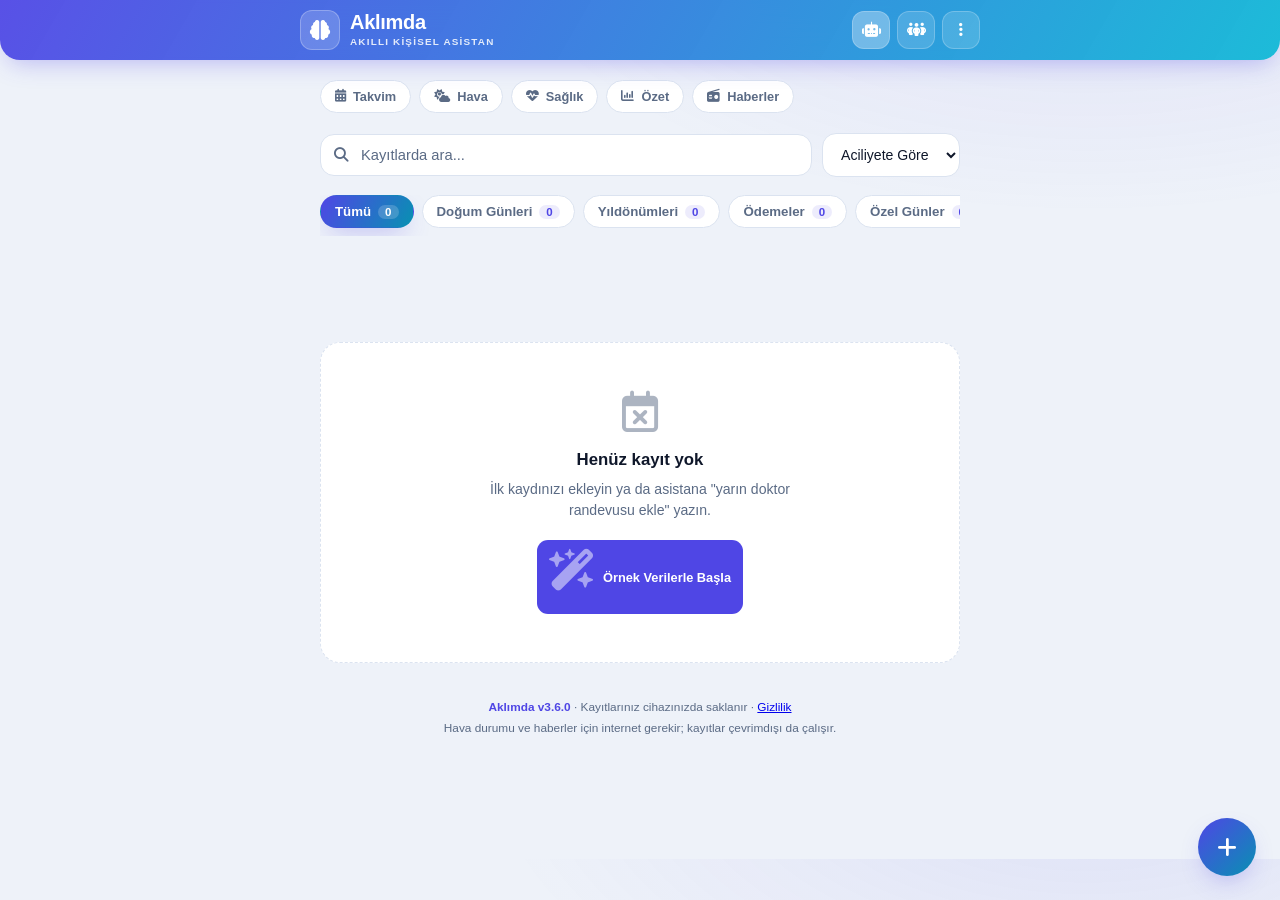
==== commit acd0d588: "Add files via upload" ====
--- a/index.html
+++ b/index.html
@@ -28,9 +28,9 @@
     <link rel="icon" type="image/png" sizes="32x32" href="favicon-32.png">
     <link rel="apple-touch-icon" href="apple-touch-icon.png">
     <link href="https://cdnjs.cloudflare.com/ajax/libs/font-awesome/6.4.0/css/all.min.css" rel="stylesheet" crossorigin="anonymous" referrerpolicy="no-referrer">
-    <link rel="stylesheet" href="style.css?v=3.5.1">
+    <link rel="stylesheet" href="style.css?v=3.6.0">
 </head>
-<body data-version="3.5.1">
+<body data-version="3.6.0">
 
     <noscript>Bu uygulamanın çalışması için JavaScript gereklidir.</noscript>
 
@@ -218,7 +218,7 @@
         </div>
 
         <footer class="app-footer">
-            <span class="version">Aklımda v3.5.1</span> · Kayıtlarınız cihazınızda saklanır<br>
+            <span class="version">Aklımda v3.6.0</span> · Kayıtlarınız cihazınızda saklanır · <a href="privacy.html" target="_blank" rel="noopener">Gizlilik</a><br>
             Hava durumu ve haberler için internet gerekir; kayıtlar çevrimdışı da çalışır.
         </footer>
     </main>
@@ -245,10 +245,11 @@
             <button class="chat-chip" data-q="Bu hafta neler var?">📆 Bu hafta neler var?</button>
             <button class="chat-chip" data-q="Bu ay ne kadar ödemem var?">💳 Bu ayki ödemeler</button>
         </div>
+        <div class="media-chip" id="mediaChip" hidden><i class="fa-solid fa-paperclip"></i> <span id="mediaChipName"></span> <button type="button" id="mediaChipClear" aria-label="Eki kaldır"><i class="fa-solid fa-xmark"></i></button></div>
         <div class="chat-input">
             <input type="text" id="chatInput" placeholder="Asistana yazın ya da mikrofona basıp konuşun" autocomplete="off" aria-label="Mesajınız">
-            <button class="chat-attach" id="chatAttach" aria-label="Dosya ekle" title="Dosya ekle (CSV, TXT, MD, JSON)"><i class="fa-solid fa-paperclip"></i></button>
-            <input type="file" id="chatFile" hidden accept=".csv,.tsv,.txt,.md,.json,text/plain,text/csv,application/json">
+            <button class="chat-attach" id="chatAttach" aria-label="Dosya ekle" title="Dosya ekle (PDF, Word, Excel, CSV, görsel…)"><i class="fa-solid fa-paperclip"></i></button>
+            <input type="file" id="chatFile" hidden accept=".csv,.tsv,.txt,.md,.json,.pdf,.docx,.xlsx,.xls,image/*,application/pdf,text/plain,text/csv,application/json">
             <button class="chat-mic" id="chatMic" aria-label="Sesle konuş" aria-pressed="false" title="Sesle konuş"><i class="fa-solid fa-microphone"></i></button>
             <button class="chat-send" id="chatSend" aria-label="Gönder"><i class="fa-solid fa-paper-plane"></i></button>
         </div>
@@ -338,6 +339,25 @@
                 <div class="form-group">
                     <label for="eventDate">Tarih</label>
                     <input type="date" class="form-control" id="eventDate" required>
+                </div>
+                <div class="form-row2">
+                    <div class="form-group">
+                        <label for="eventTime">Saat (isteğe bağlı)</label>
+                        <input type="time" class="form-control" id="eventTime">
+                    </div>
+                    <div class="form-group">
+                        <label for="eventLead">Hatırlatma</label>
+                        <select class="form-control" id="eventLead">
+                            <option value="">Varsayılan</option>
+                            <option value="-1">Hatırlatma yok</option>
+                            <option value="0">Başlangıçta</option>
+                            <option value="10">10 dakika önce</option>
+                            <option value="30">30 dakika önce</option>
+                            <option value="60">1 saat önce</option>
+                            <option value="120">2 saat önce</option>
+                            <option value="1440">1 gün önce</option>
+                        </select>
+                    </div>
                 </div>
                 <div class="form-group" id="amountGroup" style="display:none;">
                     <label for="eventAmount">Tutar (₺)</label>
@@ -408,9 +428,28 @@
                 <input type="number" class="form-control" id="setGoal" min="1000" max="100000" step="500" inputmode="numeric">
             </div>
             <label class="switch-row" for="setNotify">
-                <span>Açılışta hatırlat<small>Bugün ve yarın için kaydınız varsa bildirim gösterir (uygulama açıldığında).</small></span>
+                <span>Bildirimler<small>Saatli kayıtlar için hatırlatma, uygulama açılışında bugün/yarın özeti ve görev bitişi bildirimi gönderir.</small></span>
                 <input type="checkbox" id="setNotify">
             </label>
+
+            <div class="form-group">
+                <label for="setLead">Saatli kayıtlar için varsayılan hatırlatma</label>
+                <select class="form-control" id="setLead">
+                    <option value="-1">Hatırlatma yok</option>
+                            <option value="0">Başlangıçta</option>
+                            <option value="10">10 dakika önce</option>
+                            <option value="30">30 dakika önce</option>
+                            <option value="60">1 saat önce</option>
+                            <option value="120">2 saat önce</option>
+                            <option value="1440">1 gün önce</option>
+                </select>
+            </div>
+            <label class="switch-row" for="setNotifyTasks">
+                <span>Görev bitince bildir<small>Karar Odası tamamlanınca ya da asistan arka planda yanıtlayınca bildirim gönderir.</small></span>
+                <input type="checkbox" id="setNotifyTasks">
+            </label>
+            <button type="button" class="btn btn-block" id="icsAll"><i class="fa-regular fa-calendar-plus"></i> Tüm kayıtları telefon takvimine aktar (.ics)</button>
+            <p class="settings-note">Tarayıcı uygulaması kapalıyken kendi başına bildirim gönderemez. Takvime aktarılan kayıtlar telefonun kendi takvim alarmıyla (uygulama kapalıyken bile) hatırlatır; doğum günü ve ödemeler yıllık/aylık tekrarlanır.</p>
 
             <div class="form-divider">🤖 Yapay Zekâ</div>
             <div class="form-group">
@@ -418,6 +457,30 @@
                 <input type="password" class="form-control" id="setGeminiKey" placeholder="AIza..." autocomplete="off" spellcheck="false">
                 <p class="settings-note">Asistanın beyni ve gerçekçi insan sesi için. Anahtarı Google AI Studio'dan (aistudio.google.com/apikey) alabilirsiniz. Anahtarı yalnızca bu siteden çalışacak şekilde (HTTP yönlendiren kısıtı) sınırlamanız önerilir.</p>
             </div>
+            <div class="form-group">
+                <label for="setSpeed">Yanıt hızı</label>
+                <select class="form-control" id="setSpeed">
+                    <option value="fast">Hızlı (kısa düşünür, basit sorularda hafif model)</option>
+                    <option value="balanced">Dengeli</option>
+                    <option value="deep">Derin (daha çok düşünür, yavaştır)</option>
+                </select>
+            </div>
+            <label class="switch-row" for="setLocalFirst">
+                <span>Önce cihazdan yanıtla<small>Kayıt, hesap, bellek ve kütüphanedeki bilinen sorular yapay zekâya gitmeden anında yanıtlanır.</small></span>
+                <input type="checkbox" id="setLocalFirst">
+            </label>
+            <div class="form-group">
+                <label for="setSpeed">Yanıt hızı</label>
+                <select class="form-control" id="setSpeed">
+                    <option value="fast">Hızlı (kısa düşünür, basit sorularda hafif model)</option>
+                    <option value="balanced">Dengeli</option>
+                    <option value="deep">Derin (daha çok düşünür, yavaştır)</option>
+                </select>
+            </div>
+            <label class="switch-row" for="setLocalFirst">
+                <span>Önce cihazdan yanıtla<small>Kayıt, hesap, bellek ve kütüphanedeki bilinen sorular yapay zekâya gitmeden anında yanıtlanır.</small></span>
+                <input type="checkbox" id="setLocalFirst">
+            </label>
             <div class="form-group">
                 <label for="setAiProvider">Asistanın beyni</label>
                 <select class="form-control" id="setAiProvider">
@@ -458,6 +521,24 @@
                 <span>Yazarak sorsam da sesli oku<small>Her yanıt seslendirilir.</small></span>
                 <input type="checkbox" id="setVoiceAlways">
             </label>
+            <div class="form-group">
+                <label for="setDeviceVoice">Cihaz sesi (anahtarsız mod)</label>
+                <select class="form-control" id="setDeviceVoice"></select>
+                <p class="settings-note">Cihaz sesinin doğallığı telefondaki ses paketine bağlıdır. Daha doğal Türkçe ses için: Ayarlar > Genel yönetim > Metin okuma > Google ya da Samsung > dişli simgesi > Ses verisini yükle > Türkçe. Yüklenen yeni sesler burada görünür; "Sesi dene" ile dinleyip seçin.</p>
+            </div>
+            <div class="form-group">
+                <label for="setDeviceRate">Cihaz sesi konuşma hızı</label>
+                <input type="range" id="setDeviceRate" min="0.8" max="1.3" step="0.05">
+            </div>
+            <div class="form-group">
+                <label for="setDeviceVoice">Cihaz sesi (anahtarsız mod)</label>
+                <select class="form-control" id="setDeviceVoice"></select>
+                <p class="settings-note">Cihaz sesinin doğallığı telefondaki ses paketine bağlıdır. Daha doğal Türkçe ses için: Ayarlar > Genel yönetim > Metin okuma > Google ya da Samsung > dişli simgesi > Ses verisini yükle > Türkçe. Yüklenen yeni sesler burada görünür; "Sesi dene" ile dinleyip seçin.</p>
+            </div>
+            <div class="form-group">
+                <label for="setDeviceRate">Cihaz sesi konuşma hızı</label>
+                <input type="range" id="setDeviceRate" min="0.8" max="1.3" step="0.05">
+            </div>
             <div class="form-group">
                 <label for="setVoiceEngine">Ses motoru</label>
                 <select class="form-control" id="setVoiceEngine">
@@ -597,8 +678,8 @@
 
     <div class="toast-container" id="toastContainer" aria-live="polite"></div>
 
-    <script src="calculator.js?v=3.5.1"></script>
-    <script src="kb.js?v=3.5.1"></script>
-    <script src="app.js?v=3.5.1"></script>
+    <script src="calculator.js?v=3.6.0"></script>
+    <script src="kb.js?v=3.6.0"></script>
+    <script src="app.js?v=3.6.0"></script>
 </body>
 </html>
--- a/style.css
+++ b/style.css
@@ -1069,3 +1069,13 @@
 .mem-add { display: flex; gap: 8px; align-items: center; margin-top: 6px; }
 .mem-add .form-control { flex: 1; }
 .mem-add .btn { flex: 0 0 auto; width: 44px; justify-content: center; }
+
+
+/* ---------- v3.6: saatli kayıt, eylem düğmeleri ---------- */
+.form-row2 { display: grid; grid-template-columns: 1fr 1fr; gap: 10px; }
+.msg-actions { background: transparent !important; border: none !important; box-shadow: none !important; padding: 0 !important; display: flex; flex-wrap: wrap; gap: 6px; max-width: 100%; }
+
+.media-chip{display:flex;align-items:center;gap:8px;margin:0 12px 6px;padding:6px 10px;border-radius:999px;background:var(--surface-2,rgba(127,127,127,.15));font-size:.85rem;width:fit-content;max-width:calc(100% - 24px)}
+.media-chip[hidden]{display:none}
+.media-chip span{overflow:hidden;text-overflow:ellipsis;white-space:nowrap}
+.media-chip button{background:none;border:0;color:inherit;cursor:pointer;padding:2px 4px}
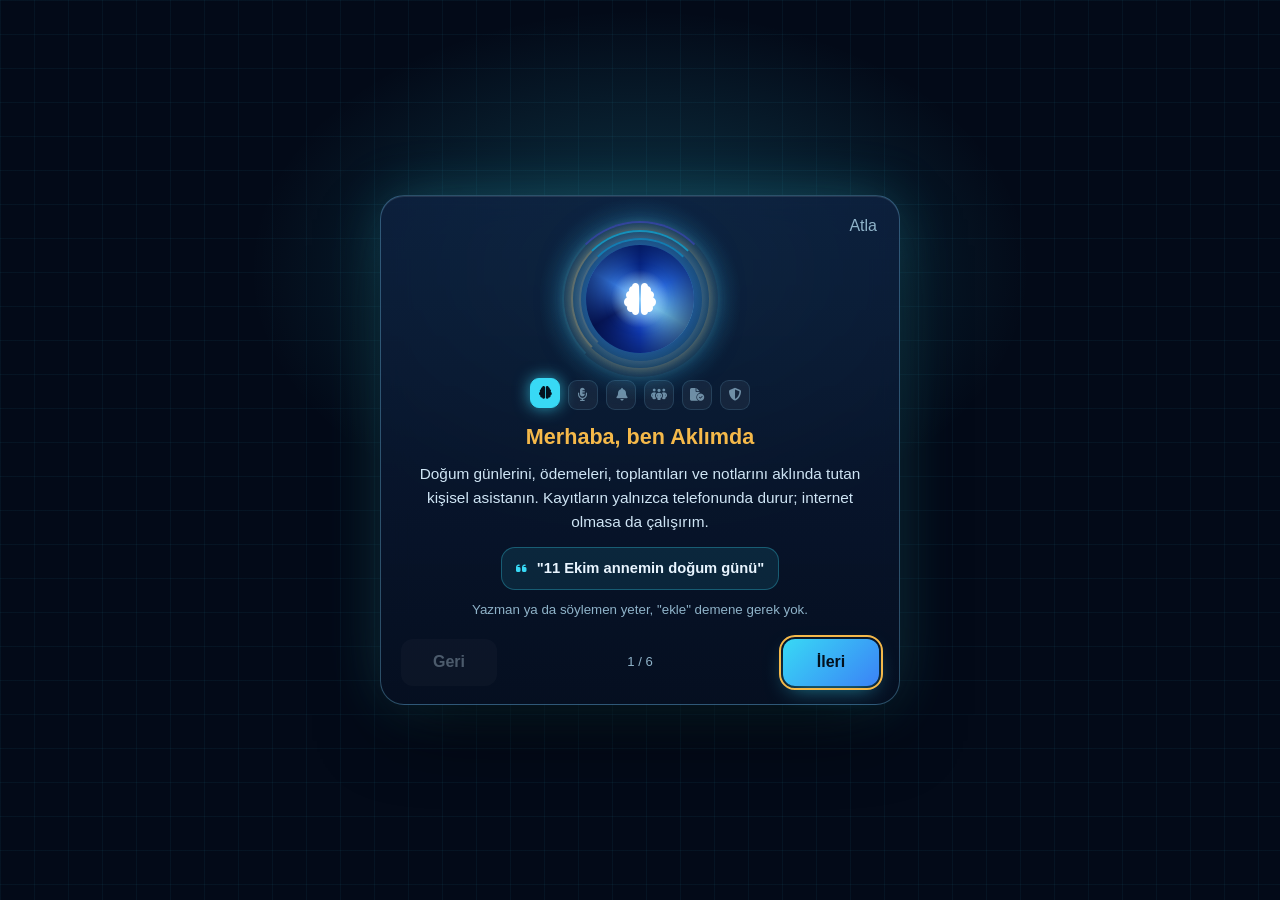
==== commit 328236f9: "Add files via upload" ====
--- a/index.html
+++ b/index.html
@@ -19,7 +19,7 @@
                 var saved = localStorage.getItem('aklimda_theme');
                 t = saved ? JSON.parse(saved) : (window.matchMedia('(prefers-color-scheme: light)').matches ? 'light' : 'dark');
             } catch (e) { /* varsayılan koyu */ }
-            if (t !== 'light' && t !== 'dark') t = 'dark';
+            if (t !== 'light' && t !== 'dark' && t !== 'glass') t = 'dark';
             document.documentElement.dataset.theme = t;
         })();
     </script>
@@ -28,9 +28,9 @@
     <link rel="icon" type="image/png" sizes="32x32" href="favicon-32.png">
     <link rel="apple-touch-icon" href="apple-touch-icon.png">
     <link href="https://cdnjs.cloudflare.com/ajax/libs/font-awesome/6.4.0/css/all.min.css" rel="stylesheet" crossorigin="anonymous" referrerpolicy="no-referrer">
-    <link rel="stylesheet" href="style.css?v=3.6.0">
+    <link rel="stylesheet" href="style.css?v=3.7.0">
 </head>
-<body data-version="3.6.0">
+<body data-version="3.7.0">
 
     <noscript>Bu uygulamanın çalışması için JavaScript gereklidir.</noscript>
 
@@ -54,6 +54,7 @@
             <button class="menu-item" id="calcBtn" role="menuitem"><i class="fa-solid fa-calculator"></i> Hesap makinesi</button>
             <button class="menu-item" id="settingsBtn" role="menuitem"><i class="fa-solid fa-sliders"></i> Ayarlar ve yedek</button>
             <button class="menu-item" id="themeToggle" role="menuitem"></button>
+            <button class="menu-item" id="tourBtn" role="menuitem"><i class="fa-solid fa-compass"></i> Tanıtım turu</button>
         </div>
     </header>
 
@@ -218,7 +219,7 @@
         </div>
 
         <footer class="app-footer">
-            <span class="version">Aklımda v3.6.0</span> · Kayıtlarınız cihazınızda saklanır · <a href="privacy.html" target="_blank" rel="noopener">Gizlilik</a><br>
+            <span class="version">Aklımda v3.7.0</span> · Kayıtlarınız cihazınızda saklanır · <a href="privacy.html" target="_blank" rel="noopener">Gizlilik</a><br>
             Hava durumu ve haberler için internet gerekir; kayıtlar çevrimdışı da çalışır.
         </footer>
     </main>
@@ -469,17 +470,9 @@
                 <span>Önce cihazdan yanıtla<small>Kayıt, hesap, bellek ve kütüphanedeki bilinen sorular yapay zekâya gitmeden anında yanıtlanır.</small></span>
                 <input type="checkbox" id="setLocalFirst">
             </label>
-            <div class="form-group">
-                <label for="setSpeed">Yanıt hızı</label>
-                <select class="form-control" id="setSpeed">
-                    <option value="fast">Hızlı (kısa düşünür, basit sorularda hafif model)</option>
-                    <option value="balanced">Dengeli</option>
-                    <option value="deep">Derin (daha çok düşünür, yavaştır)</option>
-                </select>
-            </div>
-            <label class="switch-row" for="setLocalFirst">
-                <span>Önce cihazdan yanıtla<small>Kayıt, hesap, bellek ve kütüphanedeki bilinen sorular yapay zekâya gitmeden anında yanıtlanır.</small></span>
-                <input type="checkbox" id="setLocalFirst">
+            <label class="switch-row" for="setFxOff">
+                <span>Efektleri azalt<small>Cam teminde hareketli süsleri ve bulanıklığı kapatır; eski telefonlarda pil ve akıcılık için.</small></span>
+                <input type="checkbox" id="setFxOff">
             </label>
             <div class="form-group">
                 <label for="setAiProvider">Asistanın beyni</label>
@@ -521,15 +514,6 @@
                 <span>Yazarak sorsam da sesli oku<small>Her yanıt seslendirilir.</small></span>
                 <input type="checkbox" id="setVoiceAlways">
             </label>
-            <div class="form-group">
-                <label for="setDeviceVoice">Cihaz sesi (anahtarsız mod)</label>
-                <select class="form-control" id="setDeviceVoice"></select>
-                <p class="settings-note">Cihaz sesinin doğallığı telefondaki ses paketine bağlıdır. Daha doğal Türkçe ses için: Ayarlar > Genel yönetim > Metin okuma > Google ya da Samsung > dişli simgesi > Ses verisini yükle > Türkçe. Yüklenen yeni sesler burada görünür; "Sesi dene" ile dinleyip seçin.</p>
-            </div>
-            <div class="form-group">
-                <label for="setDeviceRate">Cihaz sesi konuşma hızı</label>
-                <input type="range" id="setDeviceRate" min="0.8" max="1.3" step="0.05">
-            </div>
             <div class="form-group">
                 <label for="setDeviceVoice">Cihaz sesi (anahtarsız mod)</label>
                 <select class="form-control" id="setDeviceVoice"></select>
@@ -678,8 +662,9 @@
 
     <div class="toast-container" id="toastContainer" aria-live="polite"></div>
 
-    <script src="calculator.js?v=3.6.0"></script>
-    <script src="kb.js?v=3.6.0"></script>
-    <script src="app.js?v=3.6.0"></script>
+    <script src="calculator.js?v=3.7.0"></script>
+    <script src="kb.js?v=3.7.0"></script>
+    <script src="app.js?v=3.7.0"></script>
+    <script src="home.js?v=3.7.0"></script>
 </body>
 </html>
--- a/style.css
+++ b/style.css
@@ -1079,3 +1079,199 @@
 .media-chip[hidden]{display:none}
 .media-chip span{overflow:hidden;text-overflow:ellipsis;white-space:nowrap}
 .media-chip button{background:none;border:0;color:inherit;cursor:pointer;padding:2px 4px}
+
+/* ============================================================
+   v3.7  CAM TEMASI, KOMUTA PANELİ, KARŞILAMA TURU
+   ============================================================ */
+[data-theme="glass"] {
+    --bg: #040a17;
+    --bg-soft: rgba(10, 22, 44, 0.82);
+    --card: rgba(16, 32, 60, 0.52);
+    --card-hover: rgba(26, 48, 86, 0.62);
+    --accent: #38d9f5;
+    --accent-2: #f5b94a;
+    --accent-soft: rgba(56, 217, 245, 0.14);
+    --text: #e9f5ff;
+    --muted: #8fb3c9;
+    --border: rgba(125, 211, 252, 0.22);
+    --shadow: 0 14px 40px -12px rgba(0, 8, 24, 0.75);
+    --shadow-accent: 0 10px 30px -6px rgba(56, 217, 245, 0.45);
+    --glass: rgba(10, 22, 44, 0.7);
+    --overlay: rgba(2, 6, 16, 0.72);
+    --input-bg: rgba(6, 16, 34, 0.7);
+    color-scheme: dark;
+}
+[data-theme="glass"] body {
+    background:
+        radial-gradient(700px 380px at 12% 8%, rgba(245, 185, 74, 0.13), transparent 60%),
+        radial-gradient(900px 520px at 88% 0%, rgba(56, 217, 245, 0.16), transparent 62%),
+        radial-gradient(800px 480px at 50% 110%, rgba(59, 90, 220, 0.22), transparent 60%),
+        linear-gradient(180deg, #07122a 0%, #040a17 55%, #030812 100%);
+    background-attachment: fixed;
+}
+[data-theme="glass"] .container { max-width: 1240px; }
+[data-theme="glass"] [class$="-card"], [data-theme="glass"] .chat-panel, [data-theme="glass"] .header-menu,
+[data-theme="glass"] .modal, [data-theme="glass"] .g-card, [data-theme="glass"] .app-header {
+    -webkit-backdrop-filter: blur(14px) saturate(1.3);
+    backdrop-filter: blur(14px) saturate(1.3);
+    box-shadow: var(--shadow), inset 0 1px 0 rgba(255, 255, 255, 0.08);
+}
+.fx-off [class$="-card"], .fx-off .chat-panel, .fx-off .header-menu, .fx-off .modal, .fx-off .g-card, .fx-off .app-header {
+    -webkit-backdrop-filter: none !important; backdrop-filter: none !important;
+}
+.fx-off *, .fx-off *::before, .fx-off *::after { animation: none !important; transition-duration: 0.01ms !important; }
+
+/* ---- Komuta paneli ---- */
+.home { display: grid; gap: 14px; margin-bottom: 18px; grid-template-columns: 1fr; }
+.home[hidden] { display: none; }
+.home-center { order: -1; display: flex; flex-direction: column; align-items: center; gap: 14px; }
+.home-left, .home-right { display: flex; flex-direction: column; gap: 14px; }
+@media (min-width: 900px) {
+    .home { grid-template-columns: minmax(250px, 1fr) minmax(300px, 1.05fr) minmax(250px, 1fr); align-items: start; }
+    .home-center { order: 0; }
+}
+.g-card {
+    background: var(--card); border: 1px solid var(--border); border-radius: 18px; padding: 14px;
+}
+.g-card h4 {
+    font-size: .72rem; letter-spacing: .12em; text-transform: uppercase; color: var(--text);
+    opacity: .86; margin: 0 0 10px; font-weight: 700;
+}
+.g-row {
+    display: flex; align-items: center; gap: 12px; width: 100%; text-align: left; cursor: pointer;
+    background: rgba(255, 255, 255, 0.045); border: 1px solid transparent; color: var(--text);
+    border-radius: 12px; padding: 9px 11px; margin-bottom: 7px; font: inherit; transition: background .2s, border-color .2s, transform .15s;
+}
+.g-row:last-child { margin-bottom: 0; }
+.g-row:hover, .g-row:focus-visible { background: rgba(56, 217, 245, 0.12); border-color: var(--border); outline: none; }
+.g-row:active { transform: scale(.985); }
+.g-row > i { width: 34px; height: 34px; border-radius: 10px; display: grid; place-items: center; background: var(--accent-soft); color: var(--accent); flex-shrink: 0; }
+.g-row span { display: flex; flex-direction: column; min-width: 0; }
+.g-row b { font-size: .88rem; font-weight: 600; }
+.g-row small { color: var(--muted); font-size: .74rem; white-space: nowrap; overflow: hidden; text-overflow: ellipsis; }
+.h-title { display: flex; align-items: center; gap: 10px; width: 100%; justify-content: center; position: relative; }
+.h-title b { font-size: 1.35rem; font-weight: 700; color: var(--accent-2); letter-spacing: .01em; text-shadow: 0 0 18px rgba(245, 185, 74, .35); }
+.h-bell { position: absolute; right: 0; background: var(--card); border: 1px solid var(--border); color: var(--text); width: 36px; height: 36px; border-radius: 50%; cursor: pointer; }
+
+/* ---- Çekirdek (AI Core) ---- */
+.core, .tour-core { position: relative; display: grid; place-items: center; border: 0; background: none; padding: 0; cursor: pointer; color: #fff; }
+.core { width: clamp(210px, 56vw, 300px); height: clamp(210px, 56vw, 300px); }
+.core-halo { position: absolute; inset: -18%; border-radius: 50%; background: radial-gradient(circle, rgba(56, 140, 255, .42) 0%, rgba(56, 217, 245, .14) 45%, transparent 70%); animation: corePulse 4.2s ease-in-out infinite; }
+.core-orb {
+    position: absolute; inset: 14%; border-radius: 50%;
+    background:
+        radial-gradient(circle at 50% 50%, rgba(255, 255, 255, .95) 0, rgba(190, 230, 255, .75) 8%, rgba(40, 110, 255, .0) 38%),
+        conic-gradient(from 0deg, #0a2f9e, #2d78ff, #7cd4ff, #1648d6, #0a1d6b, #3e8bff, #0a2f9e);
+    box-shadow: 0 0 40px 6px rgba(56, 140, 255, .55), inset 0 0 40px 8px rgba(2, 10, 50, .75);
+    animation: coreSpin 14s linear infinite;
+}
+.core-arc { position: absolute; border-radius: 50%; border: 2px solid transparent; border-top-color: var(--accent-2); border-left-color: rgba(245, 185, 74, .35); box-shadow: 0 0 14px rgba(245, 185, 74, .45); }
+.core-arc.a1 { inset: 4%; animation: coreSpin 9s linear infinite; }
+.core-arc.a2 { inset: 9%; animation: coreSpin 13s linear infinite reverse; opacity: .7; }
+.core-arc.a3 { inset: -2%; animation: coreSpin 21s linear infinite; opacity: .45; border-top-color: var(--accent); border-left-color: rgba(56, 217, 245, .3); box-shadow: 0 0 14px rgba(56, 217, 245, .4); }
+.core-label { position: relative; font-weight: 800; letter-spacing: .06em; font-size: 1.25rem; text-shadow: 0 0 14px rgba(255, 255, 255, .8), 0 0 28px rgba(56, 160, 255, .9); }
+.is-listening .core-halo { animation-duration: 1.1s; }
+.is-listening .core-orb { animation-duration: 4s; box-shadow: 0 0 60px 14px rgba(56, 217, 245, .75), inset 0 0 40px 8px rgba(2, 10, 50, .75); }
+@keyframes coreSpin { to { transform: rotate(360deg); } }
+@keyframes corePulse { 0%, 100% { transform: scale(.94); opacity: .75; } 50% { transform: scale(1.06); opacity: 1; } }
+
+/* ---- Komuta özeti ---- */
+.exec { width: 100%; }
+.exec-grid { display: grid; grid-template-columns: repeat(3, 1fr); gap: 8px; }
+.tile {
+    background: rgba(255, 255, 255, .05); border: 1px solid var(--border); border-radius: 12px; color: var(--text);
+    padding: 9px 8px; text-align: center; cursor: pointer; font: inherit; min-height: 92px;
+    display: flex; flex-direction: column; align-items: center; justify-content: center; gap: 2px;
+}
+.tile small { color: var(--muted); font-size: .7rem; }
+.tile b { font-size: 1.9rem; line-height: 1; color: var(--accent-2); }
+.tile em { font-style: normal; font-size: .64rem; color: var(--muted); }
+.h-ring { position: relative; display: grid; place-items: center; }
+.h-ring svg { width: 100%; height: 100%; }
+.hr-bg { fill: none; stroke: rgba(255, 255, 255, .12); stroke-width: 7; }
+.hr-fg { fill: none; stroke: var(--accent-2); stroke-width: 7; stroke-linecap: round; filter: drop-shadow(0 0 5px rgba(245, 185, 74, .6)); transition: stroke-dashoffset .6s; }
+.h-ring b { position: absolute; font-size: .95rem; }
+.spark { width: 96px; height: 40px; }
+.spark-line { fill: none; stroke: var(--accent-2); stroke-width: 2; stroke-linejoin: round; stroke-linecap: round; vector-effect: non-scaling-stroke; }
+.spark-area { fill: rgba(245, 185, 74, .14); stroke: none; }
+.spark.gold { width: 100%; height: 64px; }
+.mini-bars { display: flex; align-items: flex-end; gap: 6px; width: 100%; }
+.mini-bars i { flex: 1; background: linear-gradient(180deg, var(--accent-2), rgba(245, 185, 74, .25)); border-radius: 4px 4px 0 0; min-height: 4px; }
+
+/* ---- Dinleme ---- */
+.listen { width: 100%; text-align: center; }
+.listen-state { font-size: .82rem; color: var(--muted); margin-bottom: 4px; }
+.listen-state i { font-size: .5rem; color: var(--success); vertical-align: middle; }
+.listen-state.on { color: var(--accent); }
+.listen-state.on i { color: var(--accent); animation: corePulse 1s ease-in-out infinite; }
+.h-wave { display: flex; align-items: center; justify-content: center; gap: 3px; height: 46px; margin: 4px 0; }
+.h-wave i { width: 3px; height: var(--h); border-radius: 3px; background: linear-gradient(180deg, #f97316, #38d9f5, #a855f7); opacity: .85; animation: waveBar 1.6s ease-in-out infinite; animation-delay: calc(var(--i) * -0.08s); }
+.is-listening .h-wave i { animation-duration: .7s; }
+@keyframes waveBar { 0%, 100% { transform: scaleY(.35); } 50% { transform: scaleY(1); } }
+.listen-quote { font-size: .92rem; color: var(--text); opacity: .9; min-height: 2.6em; padding: 0 10px; }
+
+/* ---- Sağ sütun ---- */
+.metric-row { display: grid; grid-template-columns: repeat(3, 1fr); gap: 8px; }
+.metric-row small { display: block; color: var(--muted); font-size: .7rem; }
+.metric-row b { font-size: 1.25rem; color: var(--accent-2); }
+.g-card.two { display: grid; grid-template-columns: 1fr 1fr; gap: 12px; align-items: start; }
+.g-card.two .h-ring { margin: 0 auto 4px; }
+.mut { color: var(--muted); display: block; text-align: center; font-size: .72rem; }
+.cal-next { display: flex; flex-direction: column; gap: 2px; }
+.cal-next b { font-size: 1.15rem; color: var(--accent-2); }
+.cal-next span { font-weight: 600; font-size: .9rem; overflow-wrap: anywhere; }
+.cal-next small { color: var(--muted); font-size: .74rem; }
+.well { margin-bottom: 10px; }
+.well:last-child { margin-bottom: 0; }
+.well > small { display: block; color: var(--muted); font-size: .72rem; margin-bottom: 4px; }
+.axis { display: flex; justify-content: space-between; color: var(--muted); font-size: .62rem; }
+.axis i { font-style: normal; }
+
+/* ---- Karşılama turu ---- */
+.tour { position: fixed; inset: 0; z-index: 3000; display: grid; place-items: center; padding: 16px; overflow-y: auto; }
+.tour-bg {
+    position: fixed; inset: 0;
+    background:
+        radial-gradient(600px 400px at 50% 30%, rgba(56, 217, 245, .22), transparent 65%),
+        linear-gradient(rgba(56, 217, 245, .05) 1px, transparent 1px) 0 0 / 34px 34px,
+        linear-gradient(90deg, rgba(56, 217, 245, .05) 1px, transparent 1px) 0 0 / 34px 34px,
+        #030a18;
+}
+.tour-card {
+    position: relative; width: min(520px, 100%); text-align: center; padding: 22px 20px 18px;
+    border-radius: 24px; border: 1px solid rgba(125, 211, 252, .32); color: #e9f5ff;
+    background: linear-gradient(180deg, rgba(14, 34, 66, .78), rgba(6, 16, 34, .86));
+    -webkit-backdrop-filter: blur(16px); backdrop-filter: blur(16px);
+    box-shadow: 0 30px 80px -20px rgba(0, 0, 0, .8), 0 0 60px -10px rgba(56, 217, 245, .35), inset 0 1px 0 rgba(255, 255, 255, .1);
+}
+.tour-skip { position: absolute; top: 12px; right: 14px; background: none; border: 0; color: #8fb3c9; cursor: pointer; font: inherit; padding: 6px 8px; }
+.tour-core { width: 150px; height: 150px; margin: 6px auto 6px; cursor: default; }
+.tour-core > i { position: relative; font-size: 2rem; color: #fff; text-shadow: 0 0 18px rgba(120, 200, 255, .95); }
+.tour-chips { display: flex; justify-content: center; gap: 8px; margin: 4px 0 10px; }
+.tour-chip { width: 30px; height: 30px; border-radius: 9px; display: grid; place-items: center; font-size: .8rem; color: #6f8fa6; background: rgba(255, 255, 255, .05); border: 1px solid rgba(125, 211, 252, .15); transition: all .25s; }
+.tour-chip.past { color: #9fdcf0; }
+.tour-chip.on { color: #04121f; background: #38d9f5; border-color: #38d9f5; box-shadow: 0 0 16px rgba(56, 217, 245, .7); transform: translateY(-2px); }
+.tour-card h2 { font-size: 1.35rem; margin: 4px 0 8px; color: #f5b94a; }
+.tour-card p { color: #cfe5f5; line-height: 1.55; font-size: .96rem; }
+.tour-say { margin: 14px auto 4px; display: inline-block; padding: 9px 14px; border-radius: 14px; background: rgba(56, 217, 245, .1); border: 1px solid rgba(56, 217, 245, .3); color: #e9f5ff; font-weight: 600; font-size: .92rem; }
+.tour-say i { color: #38d9f5; margin-right: 6px; font-size: .75rem; }
+.tour-hint { display: block; color: #8fb3c9; margin-top: 6px; }
+.tour-themes { display: flex; gap: 8px; justify-content: center; margin-top: 14px; flex-wrap: wrap; }
+.tour-theme { background: rgba(255, 255, 255, .06); border: 1px solid rgba(125, 211, 252, .25); color: #e9f5ff; border-radius: 12px; padding: 9px 14px; cursor: pointer; font: inherit; }
+.tour-theme.on { background: #38d9f5; color: #04121f; border-color: #38d9f5; font-weight: 700; }
+.tour-nav { display: flex; align-items: center; justify-content: space-between; margin-top: 18px; gap: 10px; }
+.tour-count { color: #8fb3c9; font-size: .82rem; }
+.tour-btn { background: linear-gradient(135deg, #38d9f5, #3b82f6); color: #03101c; border: 0; border-radius: 12px; padding: 11px 22px; font: inherit; font-weight: 700; cursor: pointer; min-width: 96px; box-shadow: 0 8px 22px -6px rgba(56, 217, 245, .6); }
+.tour-btn.ghost { background: rgba(255, 255, 255, .07); color: #cfe5f5; box-shadow: none; }
+.tour-btn:disabled { opacity: .35; cursor: default; }
+.tour-btn:focus-visible, .tour-theme:focus-visible, .tour-skip:focus-visible, .g-row:focus-visible, .tile:focus-visible { outline: 2px solid #f5b94a; outline-offset: 2px; }
+@media (prefers-reduced-motion: reduce) {
+    .core-halo, .core-orb, .core-arc, .h-wave i, .listen-state.on i { animation: none !important; }
+}
+[data-theme="glass"] .app-header { background: linear-gradient(180deg, rgba(8, 20, 44, .86), rgba(6, 14, 32, .7)); border-bottom: 1px solid var(--border); }
+[data-theme="glass"] .header-inner { max-width: 1240px; }
+[data-theme="glass"] .brand-icon { background: var(--accent-soft); border-color: var(--border); color: var(--accent); box-shadow: 0 0 16px rgba(56, 217, 245, .35); }
+[data-theme="glass"] .brand-text h1 { color: var(--accent-2); }
+[data-theme="glass"] .icon-btn { background: rgba(255, 255, 255, .07); border-color: var(--border); color: var(--text); }
+[data-theme="glass"] .icon-btn-primary { background: linear-gradient(135deg, rgba(56, 217, 245, .35), rgba(59, 130, 246, .35)); }
+[data-theme="glass"] .fab { background: linear-gradient(135deg, #38d9f5, #3b82f6); color: #03101c; }
